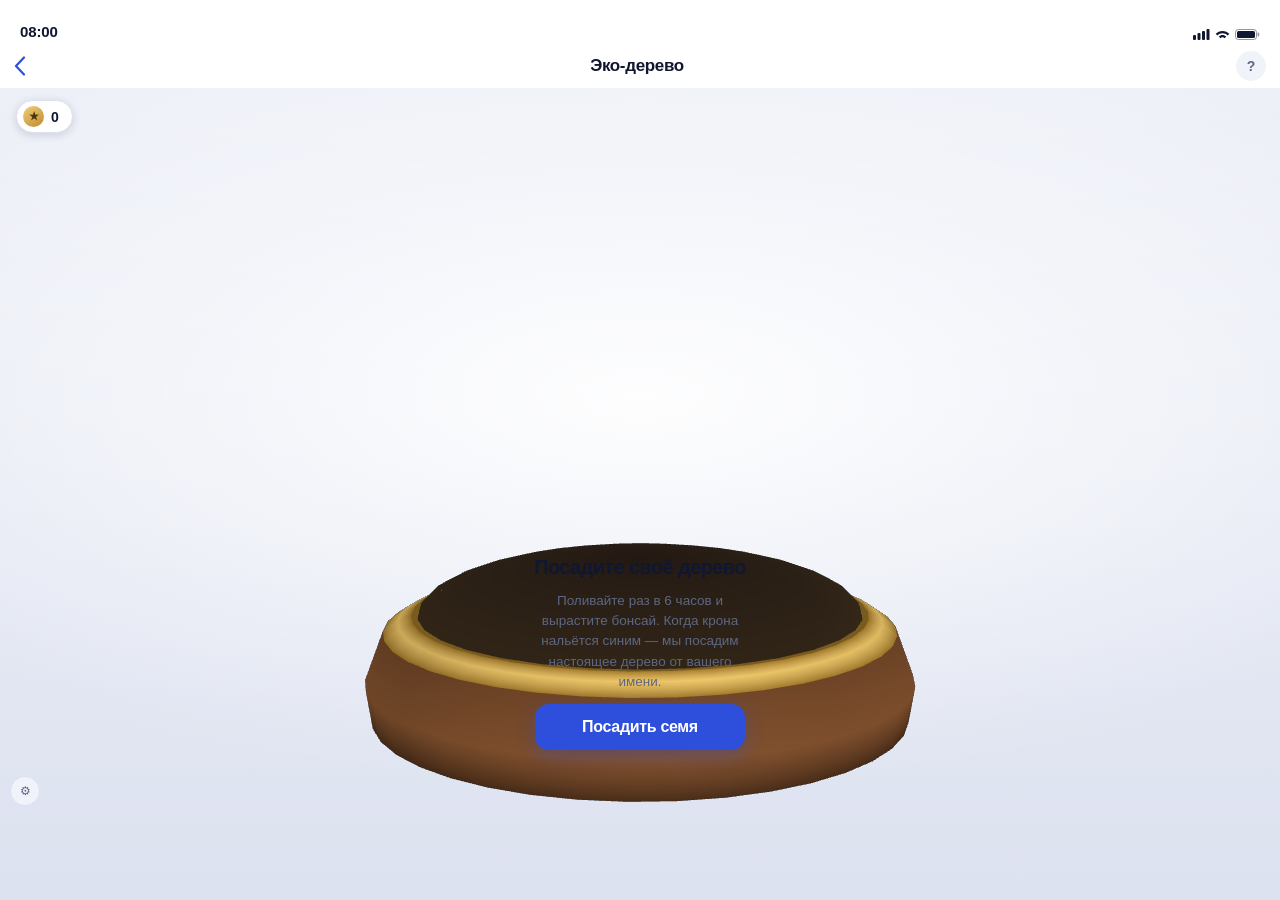
==== abb/index.html @ 78236fd1 "Add /abb: interactive ABB eco-tree page Unlisted page (noindex), not linked from the main site." ====
<!doctype html>
<html lang="ru">
<head>
<meta charset="UTF-8" />
<meta name="viewport" content="width=device-width, initial-scale=1, viewport-fit=cover" />
<meta name="robots" content="noindex, nofollow" />
<title>Эко-дерево ABB</title>
<style>
  /* Brand: ABB blue #2D4FDB. Neutrals carry a slight blue bias so nothing reads green. */
  :root{
    --brand:#2d4fdb;
    --ink:#101731;
    --ink-dim:#5d6784;
    --hair:#dde1ef;
    --surface:#ffffff;
    --surface-2:#f1f3fa;
    --stage-1:#eef0f8;
    --stage-2:#dde2f0;
    --stage-glow:rgba(255,255,255,.95);
    --accent:#2d4fdb;
    --accent-2:#5b78ea;
    --gold:#c08a2e;
    --danger:#c0392b;
    --shadow-c:rgba(20,28,60,.16);
  }
  :root[data-theme="dark"]{
    --brand:#2d4fdb;
    --ink:#e8ebf7;
    --ink-dim:#8b95b4;
    --hair:#242c48;
    --surface:#0f1426;
    --surface-2:#171e35;
    --stage-1:#0d1224;
    --stage-2:#070a15;
    --stage-glow:rgba(90,120,240,.17);
    --accent:#6f8cff;
    --accent-2:#9db1ff;
    --gold:#d9ab49;
    --danger:#e4655c;
    --shadow-c:rgba(0,0,0,.55);
  }
  @media (prefers-color-scheme: dark){
    :root:not([data-theme="light"]){
      --ink:#e8ebf7; --ink-dim:#8b95b4; --hair:#242c48;
      --surface:#0f1426; --surface-2:#171e35; --stage-1:#0d1224; --stage-2:#070a15;
      --stage-glow:rgba(90,120,240,.17); --accent:#6f8cff; --accent-2:#9db1ff;
      --gold:#d9ab49; --danger:#e4655c; --shadow-c:rgba(0,0,0,.55);
    }
  }

  *{box-sizing:border-box;}
  html,body{height:100%;}
  body{
    margin:0; height:100dvh; overflow:hidden;
    background:var(--surface); color:var(--ink);
    font-family:-apple-system,BlinkMacSystemFont,"SF Pro Text","SF Pro Display","Helvetica Neue",Arial,sans-serif;
    -webkit-font-smoothing:antialiased;
  }
  button{font-family:inherit;}

  .screen{
    position:fixed; inset:0; width:100vw; height:100dvh;
    display:flex; flex-direction:column; overflow:hidden;
    background:var(--surface);
  }

  /* ---- iOS chrome ---- */
  .statusbar{
    flex:0 0 auto; height:calc(44px + env(safe-area-inset-top));
    padding:0 20px 4px; padding-top:env(safe-area-inset-top);
    display:flex; align-items:flex-end; justify-content:space-between;
    font-size:15px; font-weight:600; color:var(--ink);
    font-variant-numeric:tabular-nums; letter-spacing:-.01em;
    position:relative; z-index:30;
  }
  .statusbar .icons{ display:flex; align-items:center; gap:5px; }
  .navbar{
    flex:0 0 auto; height:44px;
    display:flex; align-items:center; justify-content:space-between;
    padding:0 6px 0 2px; position:relative; z-index:30;
  }
  .navbtn{
    background:none; border:none; padding:8px 12px; cursor:pointer;
    display:flex; align-items:center; color:var(--accent);
  }
  .navtitle{ font-size:17px; font-weight:600; letter-spacing:-.02em; }
  .navhelp{
    width:30px; height:30px; margin-right:8px; border-radius:50%;
    background:var(--surface-2); border:none; cursor:pointer;
    color:var(--ink-dim); font-size:14px; font-weight:700;
  }

  /* ---- stage (3D) ---- */
  .stage{
    position:relative; flex:1 1 auto; min-height:0;
    background:
      radial-gradient(120% 78% at 50% 38%, var(--stage-glow), transparent 62%),
      linear-gradient(180deg, var(--stage-1) 0%, var(--stage-2) 100%);
    overflow:hidden;
    touch-action:none;
  }
  #gl{ position:absolute; inset:0; width:100%; height:100%; display:block; }
  .fallback{
    position:absolute; inset:0; display:none;
    align-items:center; justify-content:center; color:var(--ink-dim); font-size:13px;
  }

  .plate-label{
    position:absolute; left:0; top:0; z-index:6;
    transform:translate(-50%,-50%);
    font-size:10px; font-weight:700;
    color:#3a3f43; pointer-events:none;
    text-shadow:0 1px 0 rgba(255,255,255,.6);
    white-space:nowrap; opacity:0;
  }

  /* ---- HUD ---- */
  .hud-top{
    position:absolute; top:12px; left:16px; right:16px; z-index:12;
    display:flex; align-items:center; justify-content:space-between; gap:10px;
    pointer-events:none;
  }
  .pill{
    display:inline-flex; align-items:center; gap:7px;
    background:var(--surface); border:1px solid var(--hair);
    border-radius:999px; padding:5px 13px 5px 6px;
    font-size:14px; font-weight:700; color:var(--ink);
    font-variant-numeric:tabular-nums; letter-spacing:-.01em;
    box-shadow:0 2px 8px var(--shadow-c);
  }
  .pill .coin{
    width:21px; height:21px; border-radius:50%; flex:0 0 auto;
    background:linear-gradient(145deg,#f0cf7a,var(--gold));
    display:flex; align-items:center; justify-content:center;
    color:#4a3410; font-size:11px;
  }
  .pest-flag{
    display:inline-flex; align-items:center; gap:6px;
    background:var(--danger); color:#fff;
    border-radius:999px; padding:6px 12px;
    font-size:12px; font-weight:700; font-variant-numeric:tabular-nums;
    box-shadow:0 2px 10px rgba(192,57,43,.35);
  }

  .pest{
    position:absolute; left:50%; top:38%; z-index:14;
    width:72px; height:52px; margin:-26px 0 0 -36px;
    display:flex; align-items:center; justify-content:center;
    cursor:pointer; border:none; background:none; padding:0;
    animation:wiggle 2.2s ease-in-out infinite;
    filter:drop-shadow(0 3px 7px rgba(0,0,0,.35));
    -webkit-tap-highlight-color:transparent;
  }
  @keyframes wiggle{
    0%,100%{ transform:rotate(-5deg) translateX(0); }
    50%    { transform:rotate(5deg)  translateX(4px); }
  }
  /* the body ripples tail-to-head, which is what sells it as crawling */
  .pest .pseg{ animation:pcrawl 1.15s ease-in-out infinite; }
  .pest .p1{ animation-delay:0s; }
  .pest .p2{ animation-delay:.07s; }
  .pest .p3{ animation-delay:.14s; }
  .pest .p4{ animation-delay:.21s; }
  .pest .p5{ animation-delay:.28s; }
  @keyframes pcrawl{ 0%,100%{ transform:translateY(0); } 50%{ transform:translateY(-2.4px); } }
  .pest:active{ transform:scale(.92); }

  /* ---- catching the pest with a butterfly net ---- */
  .net{
    position:absolute; left:50%; top:38%; z-index:18;
    width:200px; height:216px; margin:-156px 0 0 -57px;   /* hoop centre sits on the pest */
    transform-origin:92% 12%;            /* pivots at the end of the handle */
    opacity:0; pointer-events:none;
    filter:drop-shadow(0 4px 10px rgba(0,0,0,.5));
  }
  /* the svg must fill the box, otherwise its own width/height attrs win and the
     hoop no longer lands where the margins place it */
  .net svg{ width:100%; height:100%; display:block; overflow:visible; }
  .net.swing{ animation:netSwing 1.15s cubic-bezier(.32,.7,.36,1) forwards; }
  /* The pivot is far up the handle, so any rotation swings the hoop a long way.
     The catch frame therefore has to be the identity transform — that is the only
     pose where the hoop lands exactly on the pest. */
  @keyframes netSwing{
    0%   { opacity:0; transform:translate(60px,-40px) rotate(34deg); }
    18%  { opacity:1; transform:translate(44px,-28px) rotate(25deg); }
    46%  { transform:translate(0,0) rotate(0deg); }          /* hoop over the pest */
    58%  { transform:translate(-4px,7px) rotate(-6deg); }    /* follow-through */
    72%  { transform:translate(10px,-22px) rotate(9deg); }   /* lifts it out */
    100% { opacity:0; transform:translate(70px,-80px) rotate(30deg); }
  }
  /* the pest is startled, then swept up into the bag as the net lifts away */
  .pest.caught{ animation:wormCaught 1.15s ease-in forwards; pointer-events:none; }
  @keyframes wormCaught{
    0%   { transform:rotate(-5deg) scale(1); opacity:1; }
    26%  { transform:rotate(12deg) translateX(-7px) scale(1.05); }  /* startled */
    44%  { transform:rotate(-12deg) translateX(5px) scale(1); }
    58%  { transform:translate(2px,-6px) rotate(20deg) scale(.80); } /* swept up */
    72%  { transform:translate(12px,-26px) rotate(40deg) scale(.50); opacity:.85; }
    100% { transform:translate(46px,-62px) rotate(66deg) scale(.20); opacity:0; }
  }

  .fly-xp{
    position:absolute; left:50%; top:46%; z-index:20;
    transform:translate(-50%,0); pointer-events:none; opacity:0;
    font-size:19px; font-weight:800; color:var(--gold);
    font-variant-numeric:tabular-nums; letter-spacing:-.02em;
  }
  .fly-xp.play{ animation:flyup 1.15s cubic-bezier(.2,.7,.3,1) forwards; }
  @keyframes flyup{
    0%{opacity:0; transform:translate(-50%,14px) scale(.8);}
    20%{opacity:1; transform:translate(-50%,-2px) scale(1.06);}
    100%{opacity:0; transform:translate(-50%,-72px) scale(1);}
  }

  /* ---- felling ---- */
  .axe{
    position:absolute; left:0; top:0; z-index:15;
    transform-origin:78% 88%; opacity:0; pointer-events:none;
    filter:drop-shadow(0 4px 7px rgba(0,0,0,.35));
  }
  .axe.swing{ animation:axeSwing 2.55s linear forwards; }
  @keyframes axeSwing{
    0%   { opacity:0; transform:translate(-96%,-92%) rotate(-78deg) scale(.9); }
    4%   { opacity:1; transform:translate(-96%,-92%) rotate(-78deg) scale(1); }
    9%   { transform:translate(-96%,-92%) rotate(14deg); }
    15%  { transform:translate(-96%,-92%) rotate(-66deg); }
    21%  { transform:translate(-96%,-92%) rotate(14deg); }
    27%  { transform:translate(-96%,-92%) rotate(-66deg); }
    33%  { transform:translate(-96%,-92%) rotate(16deg); }
    42%  { opacity:1; transform:translate(-110%,-104%) rotate(-52deg); }
    54%  { opacity:0; transform:translate(-124%,-116%) rotate(-58deg); }
    100% { opacity:0; }
  }
  .chips{ position:absolute; inset:0; z-index:16; pointer-events:none; }
  .chip{
    position:absolute; width:7px; height:5px; border-radius:1.5px;
    background:linear-gradient(180deg,#c8955c,#8a5b30); opacity:0;
  }
  .chip.play{ animation:chipFly .62s cubic-bezier(.25,.6,.4,1) forwards; }
  @keyframes chipFly{
    0%   { opacity:1; transform:translate(0,0) rotate(0deg); }
    100% { opacity:0; transform:translate(var(--cx,26px),var(--cy,34px)) rotate(var(--cr,180deg)); }
  }

  .drops{ position:absolute; inset:0; z-index:13; pointer-events:none; }
  .drop{
    position:absolute; width:7px; height:11px; border-radius:50% 50% 50% 50%/60% 60% 40% 40%;
    background:linear-gradient(180deg,#9fd4ff,#3f8ee0); opacity:0;
  }
  .drop.play{ animation:fall .85s cubic-bezier(.4,0,.7,1) forwards; }
  @keyframes fall{ 0%{opacity:0; transform:translateY(-30px) scale(.7);} 25%{opacity:.95;} 100%{opacity:0; transform:translateY(72px) scale(.9);} }

  /* ---- planting: a seed drops onto the soil, bounces once, then sinks in ---- */
  .seed-wrap{ position:absolute; left:50%; top:63%; width:0; height:0; z-index:17; pointer-events:none; }
  .seed{ position:absolute; left:-10px; top:-230px; opacity:0; filter:drop-shadow(0 3px 4px rgba(0,0,0,.35)); }
  .seed.fall{ animation:seedFall 1s cubic-bezier(.6,0,.9,.4) forwards; }
  @keyframes seedFall{
    0%   { opacity:0; top:-230px; transform:rotate(-35deg) scale(1); }
    5%   { opacity:1; }
    58%  { top:0;     transform:rotate(160deg) scale(1); }          /* impact */
    68%  { top:-13px; transform:rotate(168deg) scale(1.08,.82); }   /* squash-bounce */
    80%  { top:-2px;  transform:rotate(174deg) scale(.96,1.05); }
    90%  { top:0;     transform:rotate(178deg) scale(1); opacity:1; }
    100% { top:3px;   transform:rotate(178deg) scale(.55); opacity:0; }  /* sinks into the soil */
  }
  .dirtburst{ position:absolute; left:0; top:0; }
  .speck{
    position:absolute; left:-3px; top:-3px; width:6px; height:5px; border-radius:50%;
    background:radial-gradient(circle at 35% 30%, #b78c5c, #5c3c1e); opacity:0;
  }
  .speck.play{ animation:speckFly .5s cubic-bezier(.2,.7,.4,1) forwards; }
  @keyframes speckFly{
    0%{ opacity:1; transform:translate(0,0) scale(1); }
    100%{ opacity:0; transform:translate(var(--dx,18px),var(--dy,-16px)) scale(.4); }
  }

  /* ---- progress card ---- */
  .progress-card{
    position:absolute; left:16px; right:16px; bottom:calc(112px + env(safe-area-inset-bottom));
    z-index:12;
    background:var(--surface); border:1px solid var(--hair);
    border-radius:16px; padding:12px 14px 13px;
    box-shadow:0 4px 20px var(--shadow-c);
  }
  .pc-row{ display:flex; align-items:baseline; justify-content:space-between; gap:10px; margin-bottom:9px; }
  .pc-stage{ font-size:15px; font-weight:700; letter-spacing:-.02em; }
  .pc-sub{ font-size:12px; color:var(--ink-dim); font-variant-numeric:tabular-nums; }
  .pc-track{ display:flex; gap:4px; }
  .pc-track i{ flex:1; height:5px; border-radius:3px; background:var(--hair); overflow:hidden; }
  .pc-track i.done{ background:var(--accent); }
  .pc-track i.cur{ background:linear-gradient(90deg, var(--accent) var(--f,0%), var(--hair) var(--f,0%)); }
  .pc-legend{ display:flex; justify-content:space-between; margin-top:7px; font-size:10.5px; color:var(--ink-dim); font-weight:600; }

  /* ---- bottom bar ---- */
  .bottombar{
    position:absolute; left:0; right:0; bottom:0; z-index:14;
    padding:8px 16px calc(24px + env(safe-area-inset-bottom));
    display:flex; align-items:center; justify-content:space-between; gap:14px;
    background:linear-gradient(180deg, transparent, var(--surface) 42%);
  }
  .tabs{ display:flex; gap:4px; }
  .tab{
    display:flex; flex-direction:column; align-items:center; gap:3px;
    background:none; border:none; padding:6px 10px; cursor:pointer;
    font-size:10px; font-weight:600; color:var(--ink-dim); letter-spacing:-.01em;
  }
  .tab svg{ display:block; }

  .water-wrap{ position:relative; width:66px; height:66px; flex:0 0 auto; }
  .water-ring{
    position:absolute; inset:0; border-radius:50%;
    background:conic-gradient(var(--accent) calc(var(--wp,0)*1%), var(--hair) 0);
  }
  .water-ring::after{
    content:""; position:absolute; inset:3px; border-radius:50%; background:var(--surface);
  }
  .water-btn{
    position:absolute; inset:6px; border-radius:50%; border:none; cursor:pointer; z-index:2;
    background:linear-gradient(160deg,var(--accent-2),var(--brand));
    box-shadow:0 5px 14px rgba(45,79,219,.42);
    display:flex; align-items:center; justify-content:center;
  }
  .water-btn:disabled{ background:linear-gradient(160deg,#c2ccc6,#9aa8a0); box-shadow:none; cursor:default; }
  .water-btn.ready{ animation:pulse 1.8s ease-in-out infinite; }
  @keyframes pulse{
    0%,100%{ box-shadow:0 5px 14px rgba(45,79,219,.42); }
    50%{ box-shadow:0 5px 26px rgba(45,79,219,.78); }
  }
  .water-label{
    position:absolute; bottom:-17px; left:50%; transform:translateX(-50%);
    font-size:10.5px; font-weight:700; color:var(--ink-dim);
    font-variant-numeric:tabular-nums; white-space:nowrap;
  }

  /* ---- overlays ---- */
  .center-panel{
    position:absolute; left:0; right:0; bottom:0; top:0; z-index:16;
    display:flex; flex-direction:column; align-items:center; justify-content:flex-end;
    padding:0 32px calc(150px + env(safe-area-inset-bottom));
    text-align:center; gap:12px; pointer-events:none;
  }
  .center-panel > *{ pointer-events:auto; }
  .center-panel h2{ margin:0; font-size:20px; font-weight:700; letter-spacing:-.03em; }
  .center-panel p{ margin:0; font-size:13.5px; line-height:1.5; color:var(--ink-dim); max-width:30ch; }
  .btn{
    border:none; cursor:pointer; border-radius:14px;
    font-size:16px; font-weight:600; letter-spacing:-.02em;
    padding:14px 28px; min-width:210px;
  }
  .btn-primary{ background:var(--accent); color:#fff; box-shadow:0 6px 18px rgba(45,79,219,.32); }
  .btn-primary:active{ transform:translateY(1px); }
  .btn-ghost{ background:var(--surface-2); color:var(--ink); border:1px solid var(--hair); }

  /* ---- sheet ---- */
  .sheet-back{
    position:absolute; inset:0; z-index:60; background:rgba(10,16,12,.45);
    opacity:0; pointer-events:none; transition:opacity .3s ease;
  }
  .sheet-back.show{ opacity:1; pointer-events:auto; }
  .sheet{
    position:absolute; left:0; right:0; bottom:0;
    background:var(--surface); border-radius:20px 20px 0 0;
    padding:8px 24px calc(28px + env(safe-area-inset-bottom));
    transform:translateY(102%); transition:transform .38s cubic-bezier(.32,.72,0,1);
    text-align:center;
  }
  .sheet-back.show .sheet{ transform:translateY(0); }
  .grab{ width:36px; height:5px; border-radius:3px; background:var(--hair); margin:0 auto 16px; }
  .sheet h3{ margin:0 0 8px; font-size:21px; font-weight:700; letter-spacing:-.03em; }
  .sheet p{ margin:0 0 18px; font-size:14px; line-height:1.5; color:var(--ink-dim); }
  .sheet .badge{
    display:inline-flex; align-items:center; gap:8px; margin-bottom:18px;
    background:var(--surface-2); border:1px solid var(--hair); border-radius:12px;
    padding:9px 14px; font-size:13px; color:var(--ink-dim);
  }
  .sheet .badge b{ color:var(--ink); font-size:16px; font-variant-numeric:tabular-nums; }

  /* ---- dev ---- */
  .dev-fab{
    position:fixed; left:10px; bottom:calc(94px + env(safe-area-inset-bottom)); z-index:200;
    width:30px; height:30px; border-radius:50%; cursor:pointer;
    background:var(--surface-2); border:1px solid var(--hair);
    color:var(--ink-dim); font-size:12px;
  }
  .dev-panel{
    position:fixed; left:10px; bottom:calc(130px + env(safe-area-inset-bottom)); z-index:200;
    width:216px; padding:12px; border-radius:14px;
    background:var(--surface); border:1px solid var(--hair);
    box-shadow:0 8px 28px var(--shadow-c);
    display:none; flex-direction:column; gap:6px;
  }
  .dev-panel.open{ display:flex; }
  .dev-panel .lbl{ font-size:10px; text-transform:uppercase; letter-spacing:.06em; color:var(--ink-dim); margin:4px 0 -1px; }
  .dev-btn{
    border:1px solid var(--hair); background:var(--surface-2); color:var(--ink);
    font-size:12px; font-weight:600; padding:7px 9px; border-radius:9px;
    cursor:pointer; text-align:left;
  }

  @media (prefers-reduced-motion: reduce){
    .pest, .water-btn.ready{ animation:none; }
  }
</style>
</head>
<body>

<div class="screen">

  <div class="statusbar">
    <span id="clock">9:41</span>
    <span class="icons">
      <svg width="17" height="11" viewBox="0 0 17 11" fill="currentColor"><rect x="0" y="6" width="3" height="5" rx="1"/><rect x="4.5" y="4" width="3" height="7" rx="1"/><rect x="9" y="2" width="3" height="9" rx="1"/><rect x="13.5" y="0" width="3" height="11" rx="1"/></svg>
      <svg width="15" height="11" viewBox="0 0 16 12" fill="currentColor"><path d="M8 2.2C11 2.2 13.5 3.4 15.4 5.3l-1.7 1.7C12.1 5.4 10.2 4.6 8 4.6s-4.1.8-5.7 2.4L.6 5.3C2.5 3.4 5 2.2 8 2.2Z M8 6.6c1.6 0 3 .6 4.1 1.7L10.4 10c-.6-.6-1.4-1-2.4-1s-1.8.4-2.4 1L4 8.3C5.1 7.2 6.5 6.6 8 6.6Z"/></svg>
      <svg width="25" height="11" viewBox="0 0 25 11"><rect x="0.5" y="0.5" width="21" height="10" rx="2.8" stroke="currentColor" fill="none" opacity=".45"/><rect x="2" y="2" width="18" height="7" rx="1.6" fill="currentColor"/><rect x="22.6" y="3.4" width="1.6" height="4.2" rx="0.8" fill="currentColor" opacity=".45"/></svg>
    </span>
  </div>

  <div class="navbar">
    <button class="navbtn" id="backBtn" aria-label="Назад">
      <svg width="12" height="20" viewBox="0 0 12 20" fill="none" stroke="currentColor" stroke-width="2.2" stroke-linecap="round" stroke-linejoin="round"><path d="M10 1.5 2 10l8 8.5"/></svg>
    </button>
    <span class="navtitle">Эко-дерево</span>
    <button class="navhelp" aria-label="Справка">?</button>
  </div>

  <div class="stage" id="stage">
    <canvas id="gl"></canvas>
    <div class="fallback" id="fallback">3D-сцена недоступна на этом устройстве</div>
    <div class="plate-label" id="plateLabel">ABB</div>
    <div class="drops" id="drops"></div>
    <div class="chips" id="chips"></div>

    <div class="seed-wrap" id="seedWrap">
      <div class="seed" id="seedEl">
        <svg width="20" height="16" viewBox="0 0 20 16">
          <defs>
            <linearGradient id="seedG" x1="0" y1="0" x2="1" y2="1">
              <stop offset="0%" stop-color="#d8ac6e"/><stop offset="55%" stop-color="#a06a34"/><stop offset="100%" stop-color="#5c3c1e"/>
            </linearGradient>
          </defs>
          <path d="M10 1.2C15 3 18.6 6.6 18.6 9.4c0 3.4-3.9 5.4-8.6 5.4S1.4 12.8 1.4 9.4C1.4 6.6 5 3 10 1.2Z" fill="url(#seedG)"/>
          <path d="M10 3 C10 6.4 10 10 10 13.4" stroke="#3d2712" stroke-width="0.9" stroke-linecap="round" opacity=".55"/>
        </svg>
      </div>
      <div class="dirtburst" id="dirtBurst"></div>
    </div>

    <div class="axe" id="axe" aria-hidden="true">
      <svg width="74" height="86" viewBox="0 0 74 86">
        <defs>
          <linearGradient id="haft" x1="0" y1="1" x2="1" y2="0">
            <stop offset="0%" stop-color="#7b4f2a"/><stop offset="50%" stop-color="#b07c47"/><stop offset="100%" stop-color="#6d4423"/>
          </linearGradient>
          <linearGradient id="steel" x1="0" y1="0" x2="1" y2="1">
            <stop offset="0%" stop-color="#f2f5f8"/><stop offset="45%" stop-color="#b6c0ca"/><stop offset="100%" stop-color="#78848f"/>
          </linearGradient>
        </defs>
        <rect x="30" y="24" width="8.5" height="60" rx="4" fill="url(#haft)" transform="rotate(-14 34 54)"/>
        <path d="M20 26 q10 -16 30 -14 l6 5 q-14 5 -18 16 q-10 4 -18 -7 Z" fill="url(#steel)"/>
        <path d="M50 12 l6 5 q-14 5 -18 16 l-5 -4 q6 -12 17 -17 Z" fill="#8e9aa5" opacity=".55"/>
      </svg>
    </div>

    <div class="hud-top">
      <span class="pill"><span class="coin">★</span><span id="xpVal">0</span></span>
      <span class="pest-flag" id="pestFlag" style="display:none;">
        <svg width="14" height="11" viewBox="0 0 20 14" fill="#fff"><ellipse cx="7" cy="7" rx="6.5" ry="5"/><ellipse cx="14" cy="6" rx="4.6" ry="4"/><circle cx="16" cy="4.4" r="1" fill="#7a1a12"/></svg>
        <span id="pestTimer">48:00:00</span>
      </span>
    </div>

    <button class="pest" id="pestEl" style="display:none;" aria-label="Убрать вредителя">
      <svg width="68" height="48" viewBox="0 0 68 48">
        <defs>
          <radialGradient id="pSeg" cx="34%" cy="26%" r="74%">
            <stop offset="0%" stop-color="#f3a678"/><stop offset="55%" stop-color="#d15d38"/><stop offset="100%" stop-color="#8d3417"/>
          </radialGradient>
          <radialGradient id="pHead" cx="33%" cy="24%" r="72%">
            <stop offset="0%" stop-color="#f9bb90"/><stop offset="55%" stop-color="#dd6c40"/><stop offset="100%" stop-color="#96391b"/>
          </radialGradient>
        </defs>
        <!-- antennae -->
        <g stroke="#7c2f14" stroke-width="2" fill="none" stroke-linecap="round">
          <path d="M50 13 q1 -7 5 -9"/><path d="M56 14 q4 -5 8 -5"/>
        </g>
        <circle cx="55.5" cy="3.4" r="2.3" fill="#7c2f14"/>
        <circle cx="64.4" cy="8.6" r="2.1" fill="#7c2f14"/>
        <!-- legs -->
        <g stroke="#7c2f14" stroke-width="2.6" stroke-linecap="round">
          <path d="M12 31 l-2.5 6"/><path d="M21 33 l-1 6"/><path d="M31 33 l1 6"/><path d="M41 31 l2.5 6"/>
        </g>
        <!-- body, tail to head -->
        <circle class="pseg p1" cx="9"  cy="26" r="6.6" fill="url(#pSeg)"/>
        <circle class="pseg p2" cx="18" cy="27" r="8.2" fill="url(#pSeg)"/>
        <circle class="pseg p3" cx="28" cy="27" r="8.8" fill="url(#pSeg)"/>
        <circle class="pseg p4" cx="38" cy="26" r="8.4" fill="url(#pSeg)"/>
        <!-- spots -->
        <g fill="#8d3417" opacity=".38">
          <ellipse cx="18" cy="23" rx="2.6" ry="1.7"/><ellipse cx="28" cy="22.5" rx="2.9" ry="1.9"/><ellipse cx="38" cy="22" rx="2.5" ry="1.6"/>
        </g>
        <!-- head -->
        <circle class="pseg p5" cx="50" cy="23" r="10.4" fill="url(#pHead)"/>
        <ellipse cx="46.6" cy="21" rx="3" ry="3.6" fill="#fff"/>
        <ellipse cx="55"   cy="20.4" rx="3" ry="3.6" fill="#fff"/>
        <circle cx="47.4" cy="21.8" r="1.8" fill="#33150a"/>
        <circle cx="55.7" cy="21.2" r="1.8" fill="#33150a"/>
        <circle cx="48"   cy="20.9" r="0.75" fill="#fff"/>
        <circle cx="56.3" cy="20.3" r="0.75" fill="#fff"/>
        <path d="M47.5 28.4 q3.2 2.6 6.6 -0.2" stroke="#7c2f14" stroke-width="1.7" fill="none" stroke-linecap="round"/>
      </svg>
    </button>

    <div class="net" id="net" aria-hidden="true">
      <svg width="120" height="130" viewBox="0 0 120 130">
        <defs>
          <pattern id="mesh" width="7" height="7" patternUnits="userSpaceOnUse" patternTransform="rotate(22)">
            <path d="M0 0 H7 M0 0 V7" stroke="rgba(255,255,255,.8)" stroke-width="0.9" fill="none"/>
          </pattern>
          <linearGradient id="rod" x1="0" y1="1" x2="1" y2="0">
            <stop offset="0%" stop-color="#7d5029"/><stop offset="45%" stop-color="#c3915a"/><stop offset="100%" stop-color="#71481f"/>
          </linearGradient>
          <linearGradient id="hoopG" x1="0" y1="0" x2="1" y2="1">
            <stop offset="0%" stop-color="#f0f4f9"/><stop offset="50%" stop-color="#a3b4c4"/><stop offset="100%" stop-color="#67757f"/>
          </linearGradient>
        </defs>
        <path d="M62 92 L112 22" stroke="#3d2410" stroke-width="12" stroke-linecap="round" fill="none"/>
        <path d="M62 92 L112 22" stroke="url(#rod)" stroke-width="8.5" stroke-linecap="round" fill="none"/>
        <path d="M66 86 L108 28" stroke="rgba(255,225,190,.45)" stroke-width="2" stroke-linecap="round" fill="none"/>
        <!-- bag arcs UP from the hoop, so the mouth faces down over the pest -->
        <path d="M6 94 q3 -36 28 -42 q25 6 28 42 Z" fill="rgba(214,228,250,.50)" stroke="rgba(30,40,60,.45)" stroke-width="1.5"/>
        <path d="M6 94 q3 -36 28 -42 q25 6 28 42 Z" fill="url(#mesh)" opacity=".95"/>
        <circle cx="62" cy="92" r="6.5" fill="#8e9aa5" stroke="#3d4750" stroke-width="1.5"/>
        <ellipse cx="34" cy="94" rx="29" ry="12" fill="none" stroke="#2b3542" stroke-width="8"/>
        <ellipse cx="34" cy="94" rx="29" ry="12" fill="none" stroke="url(#hoopG)" stroke-width="5"/>
      </svg>
    </div>

    <div class="fly-xp" id="flyXp">+500</div>

    <div class="center-panel" id="emptyPanel">
      <h2>Посадите своё дерево</h2>
      <p>Поливайте раз в 6 часов и вырастите бонсай. Когда крона нальётся синим — мы посадим настоящее дерево от вашего имени.</p>
      <button class="btn btn-primary" id="plantBtn">Посадить семя</button>
    </div>

    <div class="center-panel" id="deadPanel" style="display:none;">
      <h2>Дерево засохло</h2>
      <p>Вредителя не убрали за 48 часов. Срубите сухое дерево и начните заново — опыт останется с вами.</p>
      <button class="btn btn-ghost" id="chopBtn">Срубить и посадить заново</button>
    </div>

    <div class="progress-card" id="progressCard">
      <div class="pc-row">
        <span class="pc-stage" id="stageName">Семечко</span>
        <span class="pc-sub" id="stageSub">0 / 3 полива</span>
      </div>
      <div class="pc-track" id="track"></div>
      <div class="pc-legend"><span>Семечко</span><span>Плоды</span></div>
    </div>

    <div class="bottombar" id="bottomBar" style="justify-content:flex-end;">
      <div class="water-wrap">
        <div class="water-ring" id="waterRing" style="--wp:100;">
          <button class="water-btn ready" id="waterBtn" aria-label="Полить">
            <svg width="24" height="24" viewBox="0 0 24 24" fill="#fff"><path d="M12 2.6c3.4 4.3 6.4 8 6.4 11.4A6.4 6.4 0 0 1 12 20.4a6.4 6.4 0 0 1-6.4-6.4C5.6 10.6 8.6 6.9 12 2.6Z"/></svg>
          </button>
        </div>
        <span class="water-label" id="waterLabel">Готово</span>
      </div>
    </div>
  </div>

  <div class="sheet-back" id="sheetBack">
    <div class="sheet">
      <div class="grab"></div>
      <h3>Дерево выросло</h3>
      <p>Крона налилась синим — бонсай завершён. Мы посадим настоящее дерево от вашего имени и пришлём его координаты.</p>
      <div class="badge">Деревьев посажено вами: <b id="plantedCount">0</b></div>
      <button class="btn btn-primary" id="newTreeBtn" style="width:100%;">Посадить новое дерево</button>
    </div>
  </div>
</div>

<script>
(function(){
"use strict";

/* ============================================================
   1. Small 3D math
   ============================================================ */
function nrm(a){ var l=Math.sqrt(a[0]*a[0]+a[1]*a[1]+a[2]*a[2]); if(l<1e-9) return [0,1,0]; return [a[0]/l,a[1]/l,a[2]/l]; }
function add(a,b){ return [a[0]+b[0],a[1]+b[1],a[2]+b[2]]; }
function sub(a,b){ return [a[0]-b[0],a[1]-b[1],a[2]-b[2]]; }
function mul(a,s){ return [a[0]*s,a[1]*s,a[2]*s]; }
function cross(a,b){ return [a[1]*b[2]-a[2]*b[1], a[2]*b[0]-a[0]*b[2], a[0]*b[1]-a[1]*b[0]]; }
function dot(a,b){ return a[0]*b[0]+a[1]*b[1]+a[2]*b[2]; }
function rotAxis(v,axis,ang){
  var k=nrm(axis), c=Math.cos(ang), s=Math.sin(ang);
  return add(add(mul(v,c), mul(cross(k,v),s)), mul(k,dot(k,v)*(1-c)));
}
function perspective(fovy,asp,near,far){
  var f=1/Math.tan(fovy/2), o=new Float32Array(16);
  o[0]=f/asp; o[5]=f; o[10]=(far+near)/(near-far); o[11]=-1; o[14]=2*far*near/(near-far);
  return o;
}
function lookAt(eye,ctr,up){
  var z=nrm(sub(eye,ctr)), x=nrm(cross(up,z)), y=cross(z,x), o=new Float32Array(16);
  o[0]=x[0]; o[1]=y[0]; o[2]=z[0]; o[3]=0;
  o[4]=x[1]; o[5]=y[1]; o[6]=z[1]; o[7]=0;
  o[8]=x[2]; o[9]=y[2]; o[10]=z[2]; o[11]=0;
  o[12]=-dot(x,eye); o[13]=-dot(y,eye); o[14]=-dot(z,eye); o[15]=1;
  return o;
}
function mm(a,b){
  var o=new Float32Array(16),c,r;
  for(c=0;c<4;c++) for(r=0;r<4;r++)
    o[c*4+r]=a[r]*b[c*4]+a[4+r]*b[c*4+1]+a[8+r]*b[c*4+2]+a[12+r]*b[c*4+3];
  return o;
}
function rotY(a){
  var c=Math.cos(a), s=Math.sin(a), o=new Float32Array(16);
  o[0]=c; o[2]=-s; o[5]=1; o[8]=s; o[10]=c; o[15]=1;
  return o;
}
function ident(){ var o=new Float32Array(16); o[0]=o[5]=o[10]=o[15]=1; return o; }
function transY(y){ var o=ident(); o[13]=y; return o; }
function scaleM(s){ var o=ident(); o[0]=o[5]=o[10]=s; return o; }
function rotZ(a){
  var c=Math.cos(a), s=Math.sin(a), o=ident();
  o[0]=c; o[1]=s; o[4]=-s; o[5]=c;
  return o;
}
function xform(m,p){
  return [ m[0]*p[0]+m[4]*p[1]+m[8]*p[2]+m[12],
           m[1]*p[0]+m[5]*p[1]+m[9]*p[2]+m[13],
           m[2]*p[0]+m[6]*p[1]+m[10]*p[2]+m[14],
           m[3]*p[0]+m[7]*p[1]+m[11]*p[2]+m[15] ];
}
function mulberry32(a){
  return function(){
    a|=0; a=a+0x6D2B79F5|0;
    var t=Math.imul(a^a>>>15, 1|a);
    t=t+Math.imul(t^t>>>7, 61|t)^t;
    return ((t^t>>>14)>>>0)/4294967296;
  };
}
/* sRGB hex -> linear rgb */
function C(hex){
  var n=parseInt(hex.slice(1),16);
  return [ Math.pow(((n>>16)&255)/255,2.2), Math.pow(((n>>8)&255)/255,2.2), Math.pow((n&255)/255,2.2) ];
}
function mixc(a,b,t){ return [a[0]+(b[0]-a[0])*t, a[1]+(b[1]-a[1])*t, a[2]+(b[2]-a[2])*t]; }

/* ============================================================
   2. Mesh builder
   ============================================================ */
function Mesh(){ this.p=[]; this.n=[]; this.c=[]; this.i=[]; }
Mesh.prototype.v=function(p,n,c){
  this.p.push(p[0],p[1],p[2]); this.n.push(n[0],n[1],n[2]); this.c.push(c[0],c[1],c[2]);
  return (this.p.length/3)-1;
};
Mesh.prototype.t=function(a,b,c){ this.i.push(a,b,c); };
Mesh.prototype.q=function(a,b,c,d){ this.i.push(a,b,c, a,c,d); };
Mesh.prototype.n_verts=function(){ return this.p.length/3; };

function basis(axis){
  var a=nrm(axis);
  var ref = Math.abs(a[1])>0.92 ? [1,0,0] : [0,1,0];
  var u=nrm(cross(ref,a));
  return [u, cross(a,u)];
}

/* One continuous tube along a whole branch. The ring frame is parallel-transported
   from point to point — recomputing a basis per segment makes it flip when the
   branch tilts, which shows up as hard seams across the trunk. `ph` flutes the bark. */
/* Returns the frame vector it ended on, so the next branch in the chain can start
   from it — restarting the frame rotates the bark flutes and shows as a seam. */
function addBranchTube(m,pts,rads,cols,N,ph,cap,startU){
  if(pts.length<2) return null;
  var i,j,k,t,cs,sn,d,rip,sh,c,tan,w,ring,rings=[];
  var u = startU ? [startU[0],startU[1],startU[2]] : basis(sub(pts[1],pts[0]))[0];
  for(i=0;i<pts.length;i++){
    tan = (i===0)                ? nrm(sub(pts[1],pts[0]))
        : (i===pts.length-1)     ? nrm(sub(pts[i],pts[i-1]))
                                 : nrm(sub(pts[i+1],pts[i-1]));
    u = sub(u, mul(tan, dot(u,tan)));
    if(dot(u,u)<1e-8) u = basis(tan)[0];
    u = nrm(u);
    w = cross(tan,u);
    ring=[];
    for(j=0;j<N;j++){
      t=j/N*Math.PI*2; cs=Math.cos(t); sn=Math.sin(t);
      d=[u[0]*cs+w[0]*sn, u[1]*cs+w[1]*sn, u[2]*cs+w[2]*sn];
      rip = 1 + 0.055*Math.sin(t*3+ph) + 0.030*Math.sin(t*7-ph*1.7);
      sh  = 0.86 + 0.14*(0.5+0.5*Math.sin(t*3+ph));   /* crevices read darker */
      c=cols[i];
      ring.push(m.v(add(pts[i], mul(d, rads[i]*rip)), d, [c[0]*sh,c[1]*sh,c[2]*sh]));
    }
    rings.push(ring);
  }
  for(i=0;i<rings.length-1;i++)
    for(j=0;j<N;j++){ k=(j+1)%N; m.q(rings[i][j], rings[i+1][j], rings[i+1][k], rings[i][k]); }

  /* A terminal branch would otherwise end as an open tube. With culling off you see
     straight into it and the twig reads as cut bamboo — so close it with a dome. */
  if(cap){
    var e=pts.length-1, tanE=nrm(sub(pts[e],pts[e-1])), rE=rads[e], cE=cols[e];
    var CAPS=3, s, a, rr, off, ctr, nv, prev=rings[rings.length-1], capRing;
    for(s=1;s<=CAPS;s++){
      a=(s/CAPS)*(Math.PI/2);
      rr=rE*Math.cos(a); off=rE*Math.sin(a)*0.85;
      ctr=add(pts[e], mul(tanE,off));
      capRing=[];
      for(j=0;j<N;j++){
        t=j/N*Math.PI*2; cs=Math.cos(t); sn=Math.sin(t);
        d=[u[0]*cs+w[0]*sn, u[1]*cs+w[1]*sn, u[2]*cs+w[2]*sn];
        nv=nrm(add(mul(d,Math.cos(a)), mul(tanE,Math.sin(a))));
        capRing.push(m.v(add(ctr, mul(d,rr)), nv, cE));
      }
      for(j=0;j<N;j++){ k=(j+1)%N; m.q(prev[j], capRing[j], capRing[k], prev[k]); }
      prev=capRing;
    }
  }
  return u;
}

function addCyl(m,y0,y1,r0,r1,cBot,cTop,N,capTop){
  var i,j,t,cs,sn,d,ring0=[],ring1=[];
  for(i=0;i<N;i++){
    t=i/N*Math.PI*2; cs=Math.cos(t); sn=Math.sin(t);
    d=nrm([cs,(r0-r1)*0.8,sn]);
    ring0.push(m.v([cs*r0,y0,sn*r0], d, cBot));
    ring1.push(m.v([cs*r1,y1,sn*r1], d, cTop));
  }
  for(i=0;i<N;i++){ j=(i+1)%N; m.q(ring0[i],ring1[i],ring1[j],ring0[j]); }
  if(capTop){
    var ctr=m.v([0,y1,0],[0,1,0],cTop), cap=[];
    for(i=0;i<N;i++){ t=i/N*Math.PI*2; cap.push(m.v([Math.cos(t)*r1,y1,Math.sin(t)*r1],[0,1,0],cTop)); }
    for(i=0;i<N;i++) m.t(ctr, cap[i], cap[(i+1)%N]);
  }
}

function addDome(m,cy,r,h,cBase,cTop,sl,st){
  var i,j,rows=[],lat,lon,y,rr,p,n;
  for(j=0;j<=st;j++){
    lat=(j/st)*Math.PI*0.5; y=cy+Math.sin(lat)*h; rr=Math.cos(lat)*r;
    var row=[];
    for(i=0;i<=sl;i++){
      lon=(i/sl)*Math.PI*2;
      p=[Math.cos(lon)*rr, y, Math.sin(lon)*rr];
      n=nrm([Math.cos(lon)*Math.cos(lat), Math.sin(lat)*(r/Math.max(h,.001))*0.4+0.4, Math.sin(lon)*Math.cos(lat)]);
      row.push(m.v(p,n,mixc(cBase,cTop,j/st)));
    }
    rows.push(row);
  }
  for(j=0;j<st;j++) for(i=0;i<sl;i++) m.q(rows[j][i],rows[j][i+1],rows[j+1][i+1],rows[j+1][i]);
}

function addSphere(m,ctr,r,cLow,cHigh,sl,st){
  var i,j,rows=[],lat,lon,p,n,row;
  for(j=0;j<=st;j++){
    lat=Math.PI*(j/st-0.5);
    row=[];
    for(i=0;i<=sl;i++){
      lon=(i/sl)*Math.PI*2;
      n=[Math.cos(lat)*Math.cos(lon), Math.sin(lat), Math.cos(lat)*Math.sin(lon)];
      p=add(ctr,mul(n,r));
      row.push(m.v(p,n,mixc(cLow,cHigh,Math.max(0,n[1])*0.9+0.1)));
    }
    rows.push(row);
  }
  for(j=0;j<st;j++) for(i=0;i<sl;i++) m.q(rows[j][i],rows[j][i+1],rows[j+1][i+1],rows[j+1][i]);
}

/* Leaf blade botany, from real-leaf references (ovate blade, offset widest point,
   acuminate tip) rather than a symmetric diamond:
   - the outline is asymmetric left/right, like an actual leaf never is mirror-perfect
   - it folds along the midrib into a shallow V (real blades are never flat cards)
   - the midrib itself is a distinct, slightly darker ridge row down the centre
   - a gentle twist runs tip-ward, breaking up the "stamped from a die" look */
var LEAF_PROFILE=[
  [0.00,0.00],[0.09,0.40],[0.22,0.74],[0.38,0.96],
  [0.55,1.00],[0.72,0.84],[0.87,0.56],[0.97,0.22],[1.00,0.00]
];
function addLeaf(m,pos,dir,size,wide,col,colTip){
  var d=nrm(dir), bs=basis(d), s=bs[0], nv=bs[1];
  var w=size*wide, n=LEAF_PROFILE.length;
  var L=[], R=[], C=[], i, t, hw, spine, c, cRib, sx, nvL, nvR, nvC, fold, bow, asymL, asymR;

  for(i=0;i<n;i++){
    t=LEAF_PROFILE[i][0]; hw=LEAF_PROFILE[i][1]*w;
    bow  = Math.sin(t*Math.PI)*size*0.11;              /* whole blade bows gently upward */
    fold = (1-Math.pow(t,0.7))*size*0.035;              /* V-fold, deep at base, flat at tip */
    /* one smooth bulge per side along the whole length — NOT alternated per vertex.
       Flipping sign every other profile point (the previous version) zigzags the edge
       every ~11% of the blade, which reads as a jagged notch at low vertex counts and,
       at the size of a lone seedling leaf, as a torn/twisted banana-leaf edge. */
    asymL = 1 + 0.07*Math.sin(t*Math.PI*0.85);
    asymR = 1 - 0.05*Math.sin(t*Math.PI*0.95);
    spine = add(add(pos, mul(d,size*t*1.05)), mul(nv,bow));
    sx = rotAxis(s, d, t*0.20);                          /* mild twist toward the tip */

    c    = mixc(col,colTip,t*0.85);
    cRib = mul(c, 0.70);

    nvL = nrm(add(nv, mul(sx,-fold*1.4/size)));
    nvR = nrm(add(nv, mul(sx, fold*1.4/size)));
    nvC = nrm(add(nv, mul(d, -fold*0.5/size)));

    L.push(m.v(add(spine, add(mul(sx, hw*asymL), mul(nv,-fold))), nvL, c));
    R.push(m.v(add(spine, add(mul(sx,-hw*asymR), mul(nv,-fold))), nvR, c));
    C.push(m.v(add(spine, mul(nv, fold*0.35)),                   nvC, cRib));
  }
  for(i=0;i<n-1;i++){ m.q(R[i],C[i],C[i+1],R[i+1]); m.q(C[i],L[i],L[i+1],C[i+1]); }
}

/* rounded 5-petal blossom facing 'dir' */
var FLOWER_N=20;
function addFlower(m,pos,dir,size,cPetal,cEdge,cCore){
  var d=nrm(dir), bs=basis(d), e1=bs[0], e2=bs[1];
  var ctr=m.v(add(pos,mul(d,size*0.16)), d, cCore);
  var pts=[], i, a, r, lobe, pt;
  for(i=0;i<FLOWER_N;i++){
    a=i/FLOWER_N*Math.PI*2;
    /* five soft lobes rather than a spiky star */
    lobe=Math.abs(Math.cos(a*2.5));
    r=size*(0.74+0.26*lobe);
    pt=add(pos, add(mul(e1,Math.cos(a)*r), mul(e2,Math.sin(a)*r)));
    pts.push(m.v(pt, d, mixc(cPetal,cEdge,0.30+lobe*0.55)));
  }
  for(i=0;i<FLOWER_N;i++) m.t(ctr, pts[i], pts[(i+1)%FLOWER_N]);
}

/* nameplate: curved quad hugging the pedestal wall */
function addPlate(m,yc,r,halfAng,h,cFace,cEdge){
  var segs=8, i, a, top=[], bot=[];
  for(i=0;i<=segs;i++){
    a=-halfAng+(i/segs)*halfAng*2;
    var n=[Math.sin(a),0,Math.cos(a)];
    top.push(m.v([Math.sin(a)*r, yc+h/2, Math.cos(a)*r], n, cEdge));
    bot.push(m.v([Math.sin(a)*r, yc-h/2, Math.cos(a)*r], n, cEdge));
  }
  for(i=0;i<segs;i++) m.q(bot[i],bot[i+1],top[i+1],top[i]);
  // inner face slightly proud for a bevel highlight
  var t2=[], b2=[];
  for(i=0;i<=segs;i++){
    a=-halfAng*0.92+(i/segs)*halfAng*1.84;
    var n2=[Math.sin(a),0,Math.cos(a)];
    t2.push(m.v([Math.sin(a)*(r+0.006), yc+h*0.34, Math.cos(a)*(r+0.006)], n2, cFace));
    b2.push(m.v([Math.sin(a)*(r+0.006), yc-h*0.34, Math.cos(a)*(r+0.006)], n2, cFace));
  }
  for(i=0;i<segs;i++) m.q(b2[i],b2[i+1],t2[i+1],t2[i]);
}

/* ============================================================
   3. Bonsai generator
   ============================================================ */
var PAL = {
  barkLo:  C("#5d4130"), barkHi: C("#8f6b4b"),
  barkDeadLo: C("#6a6154"), barkDeadHi: C("#8d8474"),
  leafA:   C("#357f3e"), leafB: C("#57ab55"), leafTip: C("#7fc574"),
  leafShade: C("#1a4429"),
  leafDry: C("#8a7340"),
  petal:   C("#fdeef4"), petalEdge: C("#ec9dbe"), core: C("#e8b34a"),
  berryLo: C("#1a2f92"), berryHi: C("#5f7cf0"),   /* brand #2d4fdb, lit and shaded */
  wood1:   C("#7a4c2b"), wood2: C("#452a17"),
  gold1:   C("#e0bb63"), gold2: C("#9c7526"),
  soil1:   C("#2c2018"), soil2: C("#40301f"),
  moss:    C("#4a7a3a"),
  silver1: C("#e2e6e9"), silver2: C("#9fa7ad")
};

/* stage tuning: 0..5 */
var STAGES = [
  { key:"Семечко",   depth:1, trunkLen:0.17, trunkRad:0.024, angle:0.50, lenDecay:0.60, radDecay:0.55,
    wobble:0.26, upPull:0.60, spread:0.06, ball:0.00, taper:0.30, leaves:6,   leafSize:0.105, wide:0.46,
    flowers:0, berries:0, canopyY:0.10, topY:0.30, widen:0.06, squash:0.02, seed:7 },

  { key:"Росток",    depth:2, trunkLen:0.26, trunkRad:0.034, angle:0.52, lenDecay:0.64, radDecay:0.58,
    wobble:0.28, upPull:0.55, spread:0.08, ball:0.10, taper:0.30, leaves:26,  leafSize:0.096, wide:0.46,
    flowers:0, berries:0, canopyY:0.18, topY:0.52, widen:0.08, squash:0.04, seed:7 },

  { key:"Саженец",   depth:3, trunkLen:0.32, trunkRad:0.048, angle:0.54, lenDecay:0.68, radDecay:0.61,
    wobble:0.32, upPull:0.50, spread:0.11, ball:0.26, taper:0.30, leaves:260, leafSize:0.064, wide:0.42,
    flowers:0, berries:0, canopyY:0.26, topY:0.78, widen:0.12, squash:0.06, seed:7 },

  { key:"Крона",     depth:5, trunkLen:0.36, trunkRad:0.062, angle:0.56, lenDecay:0.70, radDecay:0.63,
    wobble:0.34, upPull:0.46, spread:0.13, ball:0.42, taper:0.30, leaves:900, leafSize:0.050, wide:0.42,
    flowers:0, berries:0, canopyY:0.30, topY:0.98, widen:0.14, squash:0.07, seed:7 },

  /* Цветение and Плоды deliberately reuse Крона's skeleton-shaping numbers verbatim
     (depth, trunkLen, angle, lenDecay, radDecay, wobble, upPull, spread, ball, taper,
     canopyY, topY, widen, squash). Those are exactly the values that feed the branch
     recursion and the crown-doming transform — changing any of them regrows a visibly
     different, and here smaller, skeleton. Only trunk thickness and foliage density
     are allowed to increase, plus flowers/berries switching on: the tree must read as
     the same branches maturing, never as a reshaped/shrunk replacement. */
  { key:"Цветение",  depth:5, trunkLen:0.36, trunkRad:0.070, angle:0.56, lenDecay:0.70, radDecay:0.63,
    wobble:0.34, upPull:0.46, spread:0.13, ball:0.42, taper:0.30, leaves:1500, leafSize:0.040, wide:0.42,
    flowers:340, berries:0, canopyY:0.30, topY:0.98, widen:0.14, squash:0.07, seed:7 },

  { key:"Плоды",     depth:5, trunkLen:0.36, trunkRad:0.082, angle:0.56, lenDecay:0.70, radDecay:0.63,
    wobble:0.34, upPull:0.46, spread:0.13, ball:0.42, taper:0.30, leaves:1650, leafSize:0.039, wide:0.42,
    flowers:0, berries:340, canopyY:0.30, topY:0.98, widen:0.14, squash:0.07, seed:7 }
];

/* Pedestal is deliberately small against the tree: in the reference renders the
   base reads as a plinth, roughly 0.7x the canopy width. */
var PED_R = 0.40;
var PLATE_Y = -0.082, PLATE_R = 0.399, PLATE_HALF = 0.235, PLATE_H = 0.045;
var BASE_Y = -0.010;  /* starts below the soil line so the flare is bedded in */

function skeleton(cfg){
  var rng=mulberry32(cfg.seed), branches=[], segs=[], tips=[];
  var crown=[0, BASE_Y+cfg.canopyY, 0];
  function rec(p,dir,len,rad,gen,isLat,inhPh,parIdx){
    var last = gen>=cfg.depth;
    var n = last ? 0 : (gen===0 ? 3 : (rng()<0.62 ? 3 : 2));
    /* Leonardo's rule: the fork's branches together carry the parent's cross-section,
       so each child is parent/sqrt(n) and the taper never steps at a junction */
    var radEnd = last ? rad*0.28 : rad*0.70;
    var STEPS = gen===0 ? 7 : (gen<3 ? 5 : 4), i, cur=p, d=dir, t0, t1, nx, radial;
    var up = cfg.upPull * (gen===0 ? 1 : 0.28);
    var ball = gen===0 ? 0 : cfg.ball;
    /* One bark phase per branch so the flutes line up across segments — and the main
       child inherits its parent's, so they also line up through the fork.
       rng() is still consumed either way, keeping the tree shape stable across stages. */
    var phRand = rng()*6.283;
    var ph = (inhPh===undefined) ? phRand : inhPh;
    var pts=[cur], ts=[0];
    for(i=0;i<STEPS;i++){
      t0=i/STEPS; t1=(i+1)/STEPS;
      d = nrm(add(d, mul([ (rng()-0.5)*cfg.wobble, up, (rng()-0.5)*cfg.wobble ], 1/STEPS)));
      if(ball>0){
        radial = nrm(sub(cur,crown));
        d = nrm(add(d, mul(radial, ball/STEPS)));
      }
      nx = add(cur, mul(d, len/STEPS));
      segs.push({ a:cur, b:nx, gen:gen });
      cur = nx; pts.push(cur); ts.push(t1);
    }
    branches.push({ pts:pts, ts:ts, r0:rad, r1:radEnd, gen:gen, ph:ph, lat:!!isLat, cap:last,
                    par:(parIdx===undefined?-1:parIdx) });
    var myIdx = branches.length-1;
    if(last){ tips.push({p:cur, d:d}); return; }
    /* Structural wood (trunk and first order) keeps a dominant leader so the taper
       flows through the fork instead of ending in a collar. Above that the forks are
       even, which is what lets the crown open out. */
    var structural = gen<2, k, ang, axis, nd, out, cr, lead, main;
    for(k=0;k<n;k++){
      /* k=0 is the thickest child and picks the taper up at exactly the radius the
         parent ended on. Any reduction here leaves the parent's open tube end showing
         as a hard shoulder — that is the step you see on the trunk. */
      main = (k===0);
      lead = structural && main;   /* only the trunk keeps a straight dominant leader */
      cr   = main ? radEnd : radEnd*(structural ? 0.46 : 0.52)*(0.94+rng()*0.12);
      /* the first fork stays tight, otherwise the crown splits into two separate lobes */
      ang  = (lead ? cfg.angle*0.34 : cfg.angle*(0.80+rng()*0.55))
             * Math.max(0.45, 1-gen*0.09) * (gen===0 ? 0.62 : 1);
      axis = nrm([rng()-0.5, (rng()-0.5)*0.3, rng()-0.5]);
      nd   = nrm(rotAxis(d, axis, ang));
      out  = nrm([cur[0]+(rng()-0.5)*0.4, 0, cur[2]+(rng()-0.5)*0.4]);
      nd   = nrm(add(nd, mul(out, cfg.spread*Math.max(0,1-gen*0.18)*(lead?0.35:1))));
      rec(cur, nd, len*cfg.lenDecay*(lead?0.98:0.90)*(0.9+rng()*0.25), cr, gen+1, !main,
          main ? ph : undefined, myIdx);
    }
  }
  rec([0,BASE_Y,0],[0,1,0],cfg.trunkLen,cfg.trunkRad,0,false,undefined,-1);
  return { branches:branches, segs:segs, tips:tips, rng:rng };
}

/* umbrella-shaping: widen + flatten everything above the canopy line */
function makeShaper(cfg){
  var span = Math.max(0.001, cfg.topY - cfg.canopyY);
  return function(p){
    var y = p[1]-BASE_Y;
    var t = Math.max(0, Math.min(1, (y-cfg.canopyY)/span));
    var w = 1 + t*cfg.widen;
    return [ p[0]*w, BASE_Y + y*(1 - t*cfg.squash), p[2]*w ];
  };
}

function buildPedestal(m,showPlate){
  var R=PED_R;
  addCyl(m, -0.168, -0.114, R*0.980, R*1.000, PAL.wood2, PAL.wood1, 40, false);  /* plinth flare */
  addCyl(m, -0.114, -0.042, R*1.000, R*0.932, PAL.wood1, mixc(PAL.wood1,PAL.wood2,0.35), 40, false);
  addCyl(m, -0.042, -0.028, R*0.932, R*0.878, PAL.gold2, PAL.gold1, 40, false);  /* gold collar */
  addCyl(m, -0.028, -0.020, R*0.878, R*0.830, PAL.gold1, PAL.gold2, 40, true);
  addDome(m, -0.022, R*0.810, 0.078, PAL.soil2, PAL.soil1, 32, 10);              /* soil mound */
  if(showPlate) addPlate(m, PLATE_Y, PLATE_R, PLATE_HALF, PLATE_H, PAL.silver1, PAL.silver2);
}

/* Returns the mesh plus the index count belonging to the pedestal. The tree is
   everything after it, so the two can be drawn with separate matrices — that is what
   lets the tree fall or scale up on its own. */
function buildScene(stageIdx, dead){
  var m = new Mesh();
  buildPedestal(m, stageIdx>=0);
  var pedIdx = m.i.length;
  if(stageIdx < 0){ return {m:m, pedIdx:pedIdx}; }

  var cfg = STAGES[stageIdx];
  var sk = skeleton(cfg), shape = makeShaper(cfg), rng = mulberry32(cfg.seed*31+5);
  var i, s, a, b, ca, cb, tone;

  /* branches — bark lightens continuously toward the twigs, no per-segment banding */
  var lo = dead?PAL.barkDeadLo:PAL.barkLo, hi = dead?PAL.barkDeadHi:PAL.barkHi;
  function bark(gen,t){
    return mixc(lo, hi, Math.min(1, (gen+t)/(cfg.depth+1.2))*0.85+0.08);
  }
  var endU=[];   /* frame each branch finished on, handed to its main child */
  for(i=0;i<sk.branches.length;i++){
    var br=sk.branches[i], pts=[], rads=[], cols=[], j;
    for(j=0;j<br.pts.length;j++){
      var rr = br.r0+(br.r1-br.r0)*br.ts[j];
      /* root flare: the trunk swells where it enters the soil */
      if(br.gen===0) rr *= 1 + 0.60*Math.pow(1-br.ts[j], 3);
      /* branch collar: laterals thicken where they meet their parent */
      else if(br.lat) rr *= 1 + 0.30*Math.pow(1-br.ts[j], 3);
      pts.push(shape(br.pts[j]));
      rads.push(rr);
      cols.push(bark(br.gen, br.ts[j]));
    }
    /* branches are emitted in pre-order, so a parent is always resolved first */
    var startU = (!br.lat && br.par>=0) ? endU[br.par] : null;
    endU[i] = addBranchTube(m, pts, rads, cols,
      br.gen===0 ? 18 : (br.gen===1 ? 13 : (br.gen<4 ? 9 : 6)), br.ph, br.cap, startU);
  }

  /* foliage anchors: tips + outer segment midpoints */
  /* foliage only starts on the last two branch orders — the fine twigs — never on the
     thicker limbs feeding them. That threshold used to be cfg.depth-3, low enough that
     flowers landed on branches barely thinner than the trunk fork itself. */
  var anchors=[], leafGen = Math.max(2, cfg.depth-2);
  for(i=0;i<sk.tips.length;i++) anchors.push({ p:shape(sk.tips[i].p), d:sk.tips[i].d });
  for(i=0;i<sk.segs.length;i++){
    s=sk.segs[i];
    if(s.gen>=leafGen) anchors.push({ p:shape(mul(add(s.a,s.b),0.5)), d:nrm(sub(s.b,s.a)) });
  }
  if(!anchors.length) return {m:m, pedIdx:pedIdx};

  function pick(){ return anchors[(rng()*anchors.length)|0]; }
  function jitter(p,r){ return [ p[0]+(rng()-0.5)*r, p[1]+(rng()-0.5)*r*0.7, p[2]+(rng()-0.5)*r ]; }
  function outward(p){ return nrm([ p[0]*1.1+(rng()-0.5)*0.8, (p[1]-BASE_Y-cfg.canopyY)*0.7+0.35+(rng()-0.5)*0.5, p[2]*1.1+(rng()-0.5)*0.8 ]); }
  /* how far out in the canopy a point sits — outer leaves catch more sun */
  var crownC=[0, BASE_Y+cfg.canopyY, 0], crownR=Math.max(0.12, cfg.topY-cfg.canopyY);
  function exposure(p){
    var dx=p[0]-crownC[0], dy=(p[1]-crownC[1])*0.85, dz=p[2]-crownC[2];
    return Math.min(1, Math.sqrt(dx*dx+dy*dy+dz*dz)/crownR);
  }

  var LIMIT = uintOK ? 900000 : 62000, n, an, pos, dir, sz, ex, lc;

  /* A short petiole ties every leaf/flower/berry back to the exact anchor point on the
     branch. Without it, cluster jitter alone can drift a leaf a whole leaf-width away
     from the nearest twig with nothing bridging the gap — reads as leaves floating in
     mid-air, worst on the sparse early stages where twigs are thin and leaves are big. */
  function addPetiole(anchor,tip,r0,col){
    addBranchTube(m,[anchor,tip],[r0,r0*0.7],[col,col],4,0,false,null);
  }

  /* leaves grow in small clusters along the twigs and hang under their own weight */
  n = dead ? Math.round(cfg.leaves*0.10) : cfg.leaves;
  var placed=0, per, cp, k, stemCol;
  while(placed<n){
    if(m.n_verts()>LIMIT) break;
    an=pick();
    cp=jitter(an.p, cfg.leafSize*0.45);
    per=Math.min(n-placed, 3+((rng()*4)|0));
    for(k=0;k<per;k++){
      pos=jitter(cp, cfg.leafSize*0.32);
      dir=nrm(add(outward(pos), [0,-0.60,0]));   /* droop */
      sz=cfg.leafSize*(0.78+rng()*0.5);
      if(dead){
        /* sparse on a bare tree, so any leaf clipping through the bark shows —
           push them clear of the branch instead, petiole bridges the gap */
        stemCol=mixc(PAL.barkDeadLo,PAL.barkDeadHi,0.5);
        addPetiole(an.p,pos,cfg.leafSize*0.05,stemCol);
        pos=add(pos, mul(dir, cfg.leafSize*1.1));
        addLeaf(m,pos,dir,sz*0.8,cfg.wide, PAL.leafDry, mixc(PAL.leafDry,PAL.barkDeadLo,0.4));
      } else {
        ex=exposure(pos);
        lc=mixc(PAL.leafShade, mixc(PAL.leafA,PAL.leafB,rng()), 0.30+ex*0.70);
        addPetiole(an.p,pos,cfg.leafSize*0.045,mixc(lc,PAL.leafShade,0.5));
        addLeaf(m,pos,dir,sz,cfg.wide, lc, mixc(lc, PAL.leafTip, 0.30+ex*0.35));
      }
      placed++;
    }
  }
  if(dead) return {m:m, pedIdx:pedIdx};

  /* blossoms */
  for(i=0;i<cfg.flowers;i++){
    if(m.n_verts()>LIMIT) break;
    an=pick(); pos=jitter(an.p, cfg.leafSize*0.6); dir=outward(pos);
    addPetiole(an.p,pos,cfg.leafSize*0.045,PAL.leafShade);
    addFlower(m,pos,dir, cfg.leafSize*(0.72+rng()*0.34), PAL.petal, PAL.petalEdge, PAL.core);
  }

  /* berries */
  for(i=0;i<cfg.berries;i++){
    if(m.n_verts()>LIMIT) break;
    an=pick(); pos=jitter(an.p, cfg.leafSize*0.6);
    pos[1]-=cfg.leafSize*0.35;
    addPetiole(an.p,pos,cfg.leafSize*0.05,mixc(PAL.leafShade,PAL.berryLo,0.4));
    addSphere(m,pos, cfg.leafSize*(0.30+rng()*0.13), PAL.berryLo, PAL.berryHi, 7, 5);
  }
  return {m:m, pedIdx:pedIdx};
}

/* ============================================================
   4. WebGL renderer
   ============================================================ */
var VS =
"attribute vec3 aPos; attribute vec3 aNor; attribute vec3 aCol;"+
"uniform mat4 uVP; uniform mat4 uM;"+
"varying vec3 vNor; varying vec3 vCol; varying vec3 vW;"+
"void main(){"+
"  vec4 w = uM*vec4(aPos,1.0);"+
"  vW = w.xyz;"+
"  vNor = (uM*vec4(aNor,0.0)).xyz;"+
"  vCol = aCol;"+
"  gl_Position = uVP*w;"+
"}";

var FS =
"precision mediump float;"+
"varying vec3 vNor; varying vec3 vCol; varying vec3 vW;"+
"uniform vec3 uEye; uniform vec3 uKey; uniform float uAmb;"+
"void main(){"+
"  vec3 N = normalize(vNor);"+
"  if(!gl_FrontFacing) N = -N;"+
"  vec3 L = normalize(uKey);"+
"  vec3 V = normalize(uEye - vW);"+
"  vec3 H = normalize(L+V);"+
"  float d = max(dot(N,L),0.0);"+
"  float fill = max(dot(N, normalize(vec3(-0.7,0.25,0.55))),0.0)*0.30;"+
"  float bounce = max(-N.y,0.0)*0.12;"+
"  float spec = pow(max(dot(N,H),0.0),26.0)*0.20;"+
"  float amb = uAmb + 0.14*(N.y*0.5+0.5);"+
"  vec3 c = vCol*(amb + d*0.80 + fill + bounce) + vec3(spec);"+
"  gl_FragColor = vec4(pow(clamp(c,0.0,1.6), vec3(0.4545)), 1.0);"+
"}";

var canvas = document.getElementById('gl');
var gl = null, prog = null, buf = {}, idxCount = 0, glOK = false;
var uintOK = false, idxType = 0;

function compile(type,src){
  var s=gl.createShader(type);
  gl.shaderSource(s,src); gl.compileShader(s);
  if(!gl.getShaderParameter(s,gl.COMPILE_STATUS)) throw new Error(gl.getShaderInfoLog(s));
  return s;
}
function initGL(){
  try{
    gl = canvas.getContext('webgl',{antialias:true, alpha:true, premultipliedAlpha:false})
      || canvas.getContext('experimental-webgl',{antialias:true, alpha:true});
    if(!gl) return false;
    prog = gl.createProgram();
    gl.attachShader(prog, compile(gl.VERTEX_SHADER, VS));
    gl.attachShader(prog, compile(gl.FRAGMENT_SHADER, FS));
    gl.linkProgram(prog);
    if(!gl.getProgramParameter(prog, gl.LINK_STATUS)) throw new Error(gl.getProgramInfoLog(prog));
    gl.useProgram(prog);
    buf.pos=gl.createBuffer(); buf.nor=gl.createBuffer(); buf.col=gl.createBuffer(); buf.idx=gl.createBuffer();
    prog.aPos=gl.getAttribLocation(prog,'aPos');
    prog.aNor=gl.getAttribLocation(prog,'aNor');
    prog.aCol=gl.getAttribLocation(prog,'aCol');
    prog.uVP=gl.getUniformLocation(prog,'uVP');
    prog.uM=gl.getUniformLocation(prog,'uM');
    prog.uEye=gl.getUniformLocation(prog,'uEye');
    prog.uKey=gl.getUniformLocation(prog,'uKey');
    prog.uAmb=gl.getUniformLocation(prog,'uAmb');
    uintOK = !!gl.getExtension('OES_element_index_uint');
    idxType = gl.UNSIGNED_SHORT;
    gl.enable(gl.DEPTH_TEST);
    gl.disable(gl.CULL_FACE);
    gl.clearColor(0,0,0,0);
    return true;
  }catch(e){ return false; }
}
/* radial + vertical extent, used to frame the camera on any screen shape */
function computeBounds(m){
  var yMin=1e9, yMax=-1e9, r2=0, i, x, y, z, d;
  for(i=0;i<m.p.length;i+=3){
    x=m.p[i]; y=m.p[i+1]; z=m.p[i+2];
    if(y<yMin) yMin=y;
    if(y>yMax) yMax=y;
    d=x*x+z*z; if(d>r2) r2=d;
  }
  if(yMin>yMax){ yMin=0; yMax=1; }
  return { yMin:yMin, yMax:yMax, r:Math.sqrt(r2) };
}

var pedCount=0, treeCount=0, idxBytes=2;
function upload(m){
  gl.bindBuffer(gl.ARRAY_BUFFER,buf.pos); gl.bufferData(gl.ARRAY_BUFFER,new Float32Array(m.p),gl.STATIC_DRAW);
  gl.bindBuffer(gl.ARRAY_BUFFER,buf.nor); gl.bufferData(gl.ARRAY_BUFFER,new Float32Array(m.n),gl.STATIC_DRAW);
  gl.bindBuffer(gl.ARRAY_BUFFER,buf.col); gl.bufferData(gl.ARRAY_BUFFER,new Float32Array(m.c),gl.STATIC_DRAW);
  gl.bindBuffer(gl.ELEMENT_ARRAY_BUFFER,buf.idx);
  var big = (m.p.length/3) > 65535;
  idxType = (big && uintOK) ? gl.UNSIGNED_INT : gl.UNSIGNED_SHORT;
  idxBytes = idxType===gl.UNSIGNED_INT ? 4 : 2;
  gl.bufferData(gl.ELEMENT_ARRAY_BUFFER,
    idxType===gl.UNSIGNED_INT ? new Uint32Array(m.i) : new Uint16Array(m.i),
    gl.STATIC_DRAW);
  idxCount = m.i.length;
}

/* ---- camera / interaction state ---- */
var FOV = 30*Math.PI/180;
var TAN_F = Math.tan(FOV/2);
/* headroom for the HUD: the card + bottom bar cover the lower part of the stage */
var PAD_TOP = 0.06, PAD_BOTTOM = 0.22;

var bounds = { yMin:-0.44, yMax:1.4, r:1.06 };
var camD=4, camY=0.45;
/* default heading: shows the crown's three branch clusters spread apart rather
   than stacked into a single column, which is what a straight-on yaw=0 looks like */
var yaw=-1.0, viewYaw=-1.0, yawVel=0, dragging=false, lastX=0, autoT=0;
var dpr=1, vw=1, vh=1;
var reduce = matchMedia('(prefers-reduced-motion: reduce)').matches;
var isDark = false;

/* frame the model so it fits both axes whatever the screen shape is,
   keeping it clear of the HUD band at the bottom */
/* A floor on the framed volume: without it the camera refits every stage and the
   tree appears the same size at every step, which hides the growth entirely. */
var FRAME_FLOOR = { yMin:-0.17, yMax:0.66, r:0.46 };

function fitCamera(){
  var asp = vw/Math.max(1,vh);
  var yMin = Math.min(bounds.yMin, FRAME_FLOOR.yMin);
  var yMax = Math.max(bounds.yMax, FRAME_FLOOR.yMax);
  var r    = Math.max(bounds.r,    FRAME_FLOOR.r);
  var h = yMax-yMin;
  var usable = Math.max(0.25, 1-PAD_TOP-PAD_BOTTOM);
  var dV = (h/2/usable)/TAN_F;
  var dH = (r*1.10)/(TAN_F*asp);
  var d  = Math.max(dV,dH)*1.02;
  /* centre the model inside the band between the paddings, not the whole screen */
  var bandC = (PAD_TOP + (1-PAD_BOTTOM))/2;
  var H = 2*d*TAN_F;
  var cy = (yMin+yMax)/2 + (bandC-0.5)*H;
  return { d:d, y:cy };
}
function snapCamera(){ var f=fitCamera(); camD=f.d; camY=f.y; }

function resize(){
  var st=document.getElementById('stage');
  dpr=Math.min(window.devicePixelRatio||1, 2.5);
  vw=st.clientWidth; vh=st.clientHeight;
  canvas.width=Math.round(vw*dpr); canvas.height=Math.round(vh*dpr);
  if(gl){ gl.viewport(0,0,canvas.width,canvas.height); snapCamera(); draw(); }
}

canvas.addEventListener('pointerdown',function(e){ dragging=true; lastX=e.clientX; canvas.setPointerCapture(e.pointerId); });
canvas.addEventListener('pointermove',function(e){
  if(!dragging) return;
  var dx=e.clientX-lastX; lastX=e.clientX;
  yaw += dx*0.008; yawVel = dx*0.008;
});
function endDrag(){ dragging=false; }
canvas.addEventListener('pointerup',endDrag);
canvas.addEventListener('pointercancel',endDrag);

/* ---- growth + felling animation ---- */
var GROW_DUR=1.15, CHOP_DUR=2.55;
var growFrom=1, growT=1;
var chopT=1, chopping=false, chopEnd=null, chopHit=0;

function easeOutBack(t){ var c=1.70158; return 1+(c+1)*Math.pow(t-1,3)+c*Math.pow(t-1,2); }

/* pose of the felled tree along the chop timeline */
function chopPose(t){
  var ang=0, sc=1, i, d, hits=[0.09,0.21,0.33];
  for(i=0;i<hits.length;i++){
    d=t-hits[i];
    if(d>0 && d<0.09) ang += Math.sin(d*70)*0.055*(1-d/0.09);  /* recoil from each blow */
  }
  if(t>=0.42){
    if(t<0.86){ var u=(t-0.42)/0.44; ang = 1.46*u*u; }         /* topples, accelerating */
    else{
      var v=(t-0.86)/0.14;
      ang = 1.46 + Math.sin(v*Math.PI*2)*0.045*(1-v);          /* settles on the ground */
      sc  = 1 - Math.max(0,(v-0.5)/0.5);                       /* then is cleared away */
    }
  }
  return { ang:ang, sc:Math.max(0,sc) };
}

function step(dt){
  if(!dragging){ yaw += yawVel; yawVel *= 0.90; }
  if(yaw>Math.PI) yaw-=2*Math.PI; else if(yaw<-Math.PI) yaw+=2*Math.PI;
  autoT += dt;
  var fit = fitCamera(), k = Math.min(1, dt*3.2);
  camD += (fit.d-camD)*k;
  camY += (fit.y-camY)*k;
  if(growT<1) growT = Math.min(1, growT+dt/GROW_DUR);
  if(chopping){
    chopT += dt/CHOP_DUR;
    if(chopT>=1){
      chopT=1; chopping=false;
      var f=chopEnd; chopEnd=null; if(f) f();
    }
  }
}

function draw(){
  if(!glOK) return;
  /* gentle downward look, a little above the model centre */
  var eye=[0, camY+camD*0.16, camD*0.987];
  var vp = mm(perspective(FOV, vw/Math.max(1,vh), 0.1, 60), lookAt(eye,[0,camY,0],[0,1,0]));
  /* sway is an offset, never accumulated into yaw — integrating it would drift the model */
  viewYaw = yaw + (reduce ? 0 : Math.sin(autoT*0.45)*0.030);
  var Mped = rotY(viewYaw);

  /* the tree scales up out of its previous size, and pivots at its base when felled */
  var g = growT>=1 ? 1 : growFrom+(1-growFrom)*easeOutBack(growT);
  var pose = chopping||chopT<1 ? chopPose(chopT) : {ang:0, sc:1};
  /* falls sideways (about Z) — toppling about X would just foreshorten toward the camera */
  var Mtree = mm(Mped, mm(transY(BASE_Y), mm(rotZ(pose.ang), mm(scaleM(g*pose.sc), transY(-BASE_Y)))));

  gl.clear(gl.COLOR_BUFFER_BIT|gl.DEPTH_BUFFER_BIT);
  gl.useProgram(prog);
  gl.uniformMatrix4fv(prog.uVP,false,vp);
  gl.uniform3fv(prog.uEye, new Float32Array(eye));
  gl.uniform3fv(prog.uKey, new Float32Array([0.45,0.85,0.55]));
  gl.uniform1f(prog.uAmb, isDark?0.30:0.46);

  gl.bindBuffer(gl.ARRAY_BUFFER,buf.pos); gl.enableVertexAttribArray(prog.aPos); gl.vertexAttribPointer(prog.aPos,3,gl.FLOAT,false,0,0);
  gl.bindBuffer(gl.ARRAY_BUFFER,buf.nor); gl.enableVertexAttribArray(prog.aNor); gl.vertexAttribPointer(prog.aNor,3,gl.FLOAT,false,0,0);
  gl.bindBuffer(gl.ARRAY_BUFFER,buf.col); gl.enableVertexAttribArray(prog.aCol); gl.vertexAttribPointer(prog.aCol,3,gl.FLOAT,false,0,0);
  gl.bindBuffer(gl.ELEMENT_ARRAY_BUFFER,buf.idx);

  gl.uniformMatrix4fv(prog.uM,false,Mped);
  gl.drawElements(gl.TRIANGLES, pedCount, idxType, 0);
  if(treeCount>0){
    gl.uniformMatrix4fv(prog.uM,false,Mtree);
    gl.drawElements(gl.TRIANGLES, treeCount, idxType, pedCount*idxBytes);
  }

  positionPlate(vp, Mped);
  positionAxe(vp, Mped);
}

var lastFrame=0, lastWall=0;
function frame(ts){
  requestAnimationFrame(frame);
  if(!glOK) return;
  var dt=Math.min(0.05,(ts-lastFrame)/1000||0.016);
  lastFrame=ts; lastWall=Date.now();
  step(dt); draw();
}
/* some hosts (background tabs, embedded webviews) throttle rAF to a standstill —
   keep the scene correct there too */
setInterval(function(){
  if(!glOK) return;
  if(Date.now()-lastWall > 500){ step(0.2); draw(); }
}, 250);

/* project the nameplate anchor into CSS pixels */
var plateLabel=document.getElementById('plateLabel');
var axeEl=document.getElementById('axe'), chipsEl=document.getElementById('chips');
var netEl=document.getElementById('net');
var catching=false;
var axeX=0, axeY=0;

/* keep the axe planted at the foot of the trunk, and throw chips on each blow */
function positionAxe(vp,M){
  if(!chopping && chopT>=1) return;
  var p=projectPx(vp,M,[0, BASE_Y+0.06, PED_R*0.30]);
  if(!p) return;
  axeX=p[0]; axeY=p[1];
  axeEl.style.left=axeX.toFixed(1)+'px';
  axeEl.style.top =axeY.toFixed(1)+'px';
  var hits=[0.09,0.21,0.33], i;
  for(i=chopHit;i<hits.length;i++){
    if(chopT>=hits[i]){ chopHit=i+1; spawnChips(axeX,axeY); }
  }
}
function spawnChips(x,y){
  for(var i=0;i<7;i++){
    var c=document.createElement('span');
    c.className='chip';
    c.style.left=(x-3)+'px'; c.style.top=(y-3)+'px';
    c.style.setProperty('--cx',((Math.random()-0.35)*70).toFixed(0)+'px');
    c.style.setProperty('--cy',(18+Math.random()*46).toFixed(0)+'px');
    c.style.setProperty('--cr',((Math.random()-0.5)*520).toFixed(0)+'deg');
    chipsEl.appendChild(c);
    void c.offsetWidth; c.classList.add('play');
    setTimeout(function(el){ return function(){ el.remove(); }; }(c), 700);
  }
}
function projectPx(vp,M,p){
  var clip = xform(vp, xform(M,p));
  if(clip[3]<=0) return null;
  return [ ( clip[0]/clip[3]*0.5+0.5)*vw, (-clip[1]/clip[3]*0.5+0.5)*vh ];
}
function positionPlate(vp,M){
  if(!state.planted){ plateLabel.style.opacity=0; return; }
  var r=PLATE_R, y=PLATE_Y, a=PLATE_HALF*0.80;
  var c=projectPx(vp,M,[0,y,r]);
  var l=projectPx(vp,M,[-Math.sin(a)*r, y, Math.cos(a)*r]);
  var rt=projectPx(vp,M,[ Math.sin(a)*r, y, Math.cos(a)*r]);
  if(!c||!l||!rt){ plateLabel.style.opacity=0; return; }
  var wpx=Math.abs(rt[0]-l[0]), facing=Math.cos(viewYaw);
  plateLabel.style.left=c[0].toFixed(1)+'px';
  plateLabel.style.top=c[1].toFixed(1)+'px';
  plateLabel.style.fontSize=Math.max(5,wpx*0.20).toFixed(2)+'px';
  plateLabel.style.letterSpacing=(wpx*0.028).toFixed(2)+'px';
  plateLabel.style.opacity=Math.max(0,Math.min(1,(facing-0.30)*2.6)).toFixed(3);
}

/* ============================================================
   5. Game state
   ============================================================ */
var HOUR=3600*1000, WATER_CD=6*HOUR, PEST_DL=48*HOUR;
var PER_STAGE=3, N_STAGES=STAGES.length, TOTAL=PER_STAGE*N_STAGES;
var PEST_CHANCE=0.32, XP_PER_WATER=500, KEY="abbEcoTreeV2";
var SPEED = HOUR/1000;   /* demo: 1 in-game hour = 1 real second */

var def={ planted:false, waterings:0, totalXP:0, lastWatered:0,
          pestSince:0, pestDeadline:0, dead:false, treesPlanted:0,
          credited:false, realAnchor:0, virtualAnchor:0 };

function load(){
  try{ var s=JSON.parse(localStorage.getItem(KEY)); if(s) return Object.assign({},def,s); }catch(e){}
  return Object.assign({},def);
}
function save(){ try{ localStorage.setItem(KEY,JSON.stringify(state)); }catch(e){} }
var state=load();
if(!state.realAnchor){ state.realAnchor=Date.now(); state.virtualAnchor=Date.now(); save(); }
function vNow(){ return state.virtualAnchor + (Date.now()-state.realAnchor)*SPEED; }

var el={};
['xpVal','stageName','stageSub','track','pestFlag','pestTimer','pestEl','flyXp','waterBtn',
 'waterRing','waterLabel','emptyPanel','deadPanel','progressCard','bottomBar','sheetBack',
 'plantedCount','plantBtn','chopBtn','newTreeBtn','clock','drops','fallback',
 'seedEl','dirtBurst'].forEach(function(id){
  el[id]=document.getElementById(id);
});

function pad(n){ return (n<10?'0':'')+n; }
function fmtDur(ms){
  if(ms<0) ms=0;
  var s=Math.floor(ms/1000), h=Math.floor(s/3600); s-=h*3600;
  var m=Math.floor(s/60); s-=m*60;
  return pad(h)+':'+pad(m)+':'+pad(s);
}
function stageIdx(){ return Math.min(Math.floor(state.waterings/PER_STAGE), N_STAGES-1); }
function completed(){ return state.waterings>=TOTAL; }

var builtKey=null, firstBuild=true;
function rebuild(force){
  if(!glOK) return;
  var idx = state.planted ? stageIdx() : -1;
  var k = idx+'|'+(state.dead?1:0);
  if(k===builtKey && !force) return;
  var prevTop = bounds ? bounds.yMax : null;
  builtKey=k;
  var built = buildScene(idx, state.dead);
  bounds = computeBounds(built.m);
  pedCount = built.pedIdx;
  treeCount = built.m.i.length - built.pedIdx;
  upload(built.m);

  /* grow into the new stage from the height of the old one, so the swap reads as
     the same tree getting bigger rather than one model replacing another */
  if(firstBuild || prevTop===null || reduce){
    growFrom=1; growT=1;
  }else{
    var span = bounds.yMax-BASE_Y;
    growFrom = span>0.01 ? Math.max(0.45, Math.min(0.97, (prevTop-BASE_Y)/span)) : 1;
    growT = 0;
  }
  if(firstBuild){ firstBuild=false; snapCamera(); }
  draw();
}

function drawTrack(){
  el.track.innerHTML='';
  var st=stageIdx(), i, d, inSt, pct;
  for(i=0;i<N_STAGES;i++){
    d=document.createElement('i');
    if(completed() || i<st){ d.className='done'; }
    else if(i===st){
      inSt=state.waterings - st*PER_STAGE;
      pct=Math.round(inSt/PER_STAGE*100);
      d.className='cur'; d.style.setProperty('--f',pct+'%');
    }
    el.track.appendChild(d);
  }
}

function render(){
  var done=completed(), live=state.planted && !state.dead;

  /* the tree counts the moment it is grown, not when the next seed goes in */
  if(live && done && !state.credited){
    state.credited=true; state.treesPlanted+=1; save();
  }

  el.xpVal.textContent = state.totalXP.toLocaleString('ru-RU');
  el.plantedCount.textContent = state.treesPlanted;

  el.emptyPanel.style.display = (!state.planted && !state.dead) ? 'flex' : 'none';
  el.deadPanel.style.display  = state.dead ? 'flex' : 'none';
  el.progressCard.style.display = live ? 'block' : 'none';
  el.bottomBar.style.display  = (live && !done) ? 'flex' : 'none';
  el.pestFlag.style.display   = (live && state.pestSince) ? 'inline-flex' : 'none';
  el.pestEl.style.display     = (live && (state.pestSince || catching)) ? 'flex' : 'none';

  if(live){
    var idx=stageIdx(), inSt=state.waterings-idx*PER_STAGE;
    el.stageName.textContent = STAGES[idx].key;
    el.stageSub.textContent  = done ? 'Готово к посадке' : (Math.min(inSt,PER_STAGE)+' / '+PER_STAGE+' полива');
    drawTrack();
  }
  rebuild(false);
  updateWater(); updatePest();
  el.sheetBack.classList.toggle('show', done && live);
}

function updateWater(){
  if(!state.planted || state.dead || completed()) return;
  var now=vNow(), next=state.lastWatered+WATER_CD, ready=now>=next;
  el.waterBtn.disabled=!ready;
  el.waterBtn.classList.toggle('ready',ready);
  if(ready){
    el.waterRing.style.setProperty('--wp',100);
    el.waterLabel.textContent='Готово';
  }else{
    el.waterRing.style.setProperty('--wp', Math.max(0,Math.min(100,100-(next-now)/WATER_CD*100)).toFixed(2));
    el.waterLabel.textContent=fmtDur(next-now);
  }
}
function updatePest(){
  if(!state.pestSince || state.dead) return;
  var left=state.pestDeadline-vNow();
  el.pestTimer.textContent=fmtDur(left);
  if(left<=0){ state.dead=true; state.pestSince=0; state.pestDeadline=0; save(); render(); }
}
function maybePest(){
  if(state.pestSince || state.dead || stageIdx()===0) return;
  if(Math.random()<PEST_CHANCE){
    state.pestSince=vNow();
    state.pestDeadline=state.pestSince+PEST_DL;
  }
}
function freshTree(extra){
  return Object.assign({}, def, {
    treesPlanted:state.treesPlanted, totalXP:state.totalXP,
    realAnchor:state.realAnchor, virtualAnchor:state.virtualAnchor
  }, extra||{});
}
function rain(){
  el.drops.innerHTML='';
  for(var i=0;i<8;i++){
    var d=document.createElement('span');
    d.className='drop';
    d.style.left=(38+Math.random()*24)+'%';
    d.style.top=(26+Math.random()*10)+'%';
    d.style.animationDelay=(i*45)+'ms';
    el.drops.appendChild(d);
    void d.offsetWidth; d.classList.add('play');
  }
}

function spawnDirt(){
  var i, sp, ang, dist;
  for(i=0;i<9;i++){
    sp=document.createElement('span'); sp.className='speck';
    ang=Math.random()*Math.PI*2; dist=12+Math.random()*22;
    sp.style.setProperty('--dx', (Math.cos(ang)*dist).toFixed(0)+'px');
    sp.style.setProperty('--dy', (-Math.abs(Math.sin(ang))*dist*0.85-3).toFixed(0)+'px');
    el.dirtBurst.appendChild(sp);
    void sp.offsetWidth; sp.classList.add('play');
    setTimeout(function(node){ return function(){ node.remove(); }; }(sp), 560);
  }
}

var planting=false;
/* Drops a seed onto the soil, bounces it once, kicks up dirt on impact, then hands
   off to cb once it has settled — cb is where the actual planting/state change happens,
   so the sprout only appears after the seed has visibly landed. */
function playSeed(cb){
  if(reduce || planting){ cb(); return; }
  planting=true;
  el.seedEl.classList.remove('fall'); void el.seedEl.offsetWidth; el.seedEl.classList.add('fall');
  setTimeout(spawnDirt, 580);
  setTimeout(function(){
    planting=false;
    el.seedEl.classList.remove('fall');
    cb();
  }, 1000);
}

el.plantBtn.addEventListener('click',function(){
  if(planting) return;
  playSeed(function(){
    state=freshTree({planted:true}); save(); render();
    growFrom=0.10; growT=0;   /* the sprout pushes up from where the seed landed */
  });
});
el.waterBtn.addEventListener('click',function(){
  if(el.waterBtn.disabled || !state.planted || state.dead || completed()) return;
  if(vNow() < state.lastWatered+WATER_CD) return;
  var before=stageIdx();
  state.waterings=Math.min(state.waterings+1,TOTAL);
  state.totalXP+=XP_PER_WATER;
  state.lastWatered=vNow();
  maybePest(); save();
  el.flyXp.classList.remove('play'); void el.flyXp.offsetWidth; el.flyXp.classList.add('play');
  rain();
  if(stageIdx()!==before || completed()) rebuild(true);
  else yawVel = Math.max(-0.05, Math.min(0.05, yawVel+0.02));  /* nudge, never spin */
  render();
});
el.pestEl.addEventListener('click',function(){
  if(catching || !state.pestSince) return;
  /* clear the state right away so the 48h deadline cannot fire mid-animation;
     `catching` is what keeps the pest on screen until the net carries it off */
  state.pestSince=0; state.pestDeadline=0; save();
  if(reduce){ render(); return; }
  catching=true;
  render();
  el.pestEl.classList.add('caught');
  netEl.classList.remove('swing'); void netEl.offsetWidth; netEl.classList.add('swing');
  setTimeout(function(){
    catching=false;
    el.pestEl.classList.remove('caught');
    netEl.classList.remove('swing');
    render();
  }, 1150);
});
el.chopBtn.addEventListener('click',function(){
  if(chopping) return;
  el.deadPanel.style.display='none';
  if(reduce){ state=freshTree(); save(); render(); return; }
  chopT=0; chopping=true; chopHit=0;
  axeEl.classList.remove('swing'); void axeEl.offsetWidth; axeEl.classList.add('swing');
  chopEnd=function(){
    axeEl.classList.remove('swing');
    state=freshTree(); save(); render();
  };
});
el.newTreeBtn.addEventListener('click',function(){
  if(planting) return;
  el.sheetBack.classList.remove('show');
  playSeed(function(){
    state=freshTree({planted:true}); save(); render();
    growFrom=0.10; growT=0;
  });
});

setInterval(function(){ updateWater(); updatePest(); },150);
function tickClock(){
  var d=new Date(vNow());
  el.clock.textContent=pad(d.getHours())+':'+pad(d.getMinutes());
}
tickClock(); setInterval(tickClock,200);

/* ---- boot ---- */
function detectTheme(){
  var r=document.documentElement.getAttribute('data-theme');
  isDark = r ? (r==='dark') : matchMedia('(prefers-color-scheme: dark)').matches;
}
detectTheme();
matchMedia('(prefers-color-scheme: dark)').addEventListener('change',detectTheme);
new MutationObserver(detectTheme).observe(document.documentElement,{attributes:true,attributeFilter:['data-theme']});

glOK = initGL();
if(glOK){
  resize();
  window.addEventListener('resize',resize);
  if(window.ResizeObserver) new ResizeObserver(resize).observe(document.getElementById('stage'));
  builtKey=null; rebuild(true);
  requestAnimationFrame(frame);
}else{
  canvas.style.display='none';
  el.fallback.style.display='flex';
}
render();

/* ---- demo drawer (not part of the shipped screen) ---- */
var fab=document.createElement('button'); fab.className='dev-fab'; fab.textContent='⚙';
var panel=document.createElement('div'); panel.className='dev-panel';
panel.innerHTML =
  '<div class="lbl">Время</div>'+
  '<button class="dev-btn" data-act="w">Полив готов сейчас</button>'+
  '<div class="lbl">Стадии</div>'+
  '<button class="dev-btn" data-act="next">Следующая стадия</button>'+
  '<button class="dev-btn" data-act="bloom">Сразу цветение</button>'+
  '<button class="dev-btn" data-act="fruit">Сразу плоды ABB</button>'+
  '<div class="lbl">Вредитель</div>'+
  '<button class="dev-btn" data-act="pest">Вызвать вредителя</button>'+
  '<button class="dev-btn" data-act="kill">Дерево засохло</button>'+
  '<div class="lbl">Прочее</div>'+
  '<button class="dev-btn" data-act="reset">Сбросить всё</button>';
document.body.appendChild(fab); document.body.appendChild(panel);
fab.addEventListener('click',function(){ panel.classList.toggle('open'); });
panel.addEventListener('click',function(e){
  var a=e.target.getAttribute('data-act'); if(!a) return;
  if(a==='w'){ state.lastWatered=vNow()-WATER_CD; }
  if(a==='next'){ state.waterings=Math.min(TOTAL,(stageIdx()+1)*PER_STAGE); state.planted=true; state.dead=false; }
  if(a==='bloom'){ state.planted=true; state.dead=false; state.waterings=4*PER_STAGE; }
  if(a==='fruit'){ state.planted=true; state.dead=false; state.waterings=5*PER_STAGE; }
  if(a==='pest'){ if(state.planted && !state.dead && stageIdx()>0){ state.pestSince=vNow(); state.pestDeadline=state.pestSince+PEST_DL; } }
  if(a==='kill'){ if(state.planted){ state.dead=true; state.pestSince=0; } }
  if(a==='reset'){ state=Object.assign({},def,{realAnchor:Date.now(),virtualAnchor:Date.now()}); }
  save(); rebuild(true); render();
});
})();
</script>

<script>
/* Host-app bridge: when this page runs inside the app's iframe, the back chevron
   hands navigation back to the parent instead of doing nothing. */
(function(){
  if(window.parent === window) return;   // standalone (artifact/dev server): no-op
  var back=document.getElementById('backBtn');
  if(back) back.addEventListener('click', function(){ window.parent.postMessage({type:'eco-tree-nav', to:'tree-overview'}, '*'); });
})();
</script>
</body>
</html>
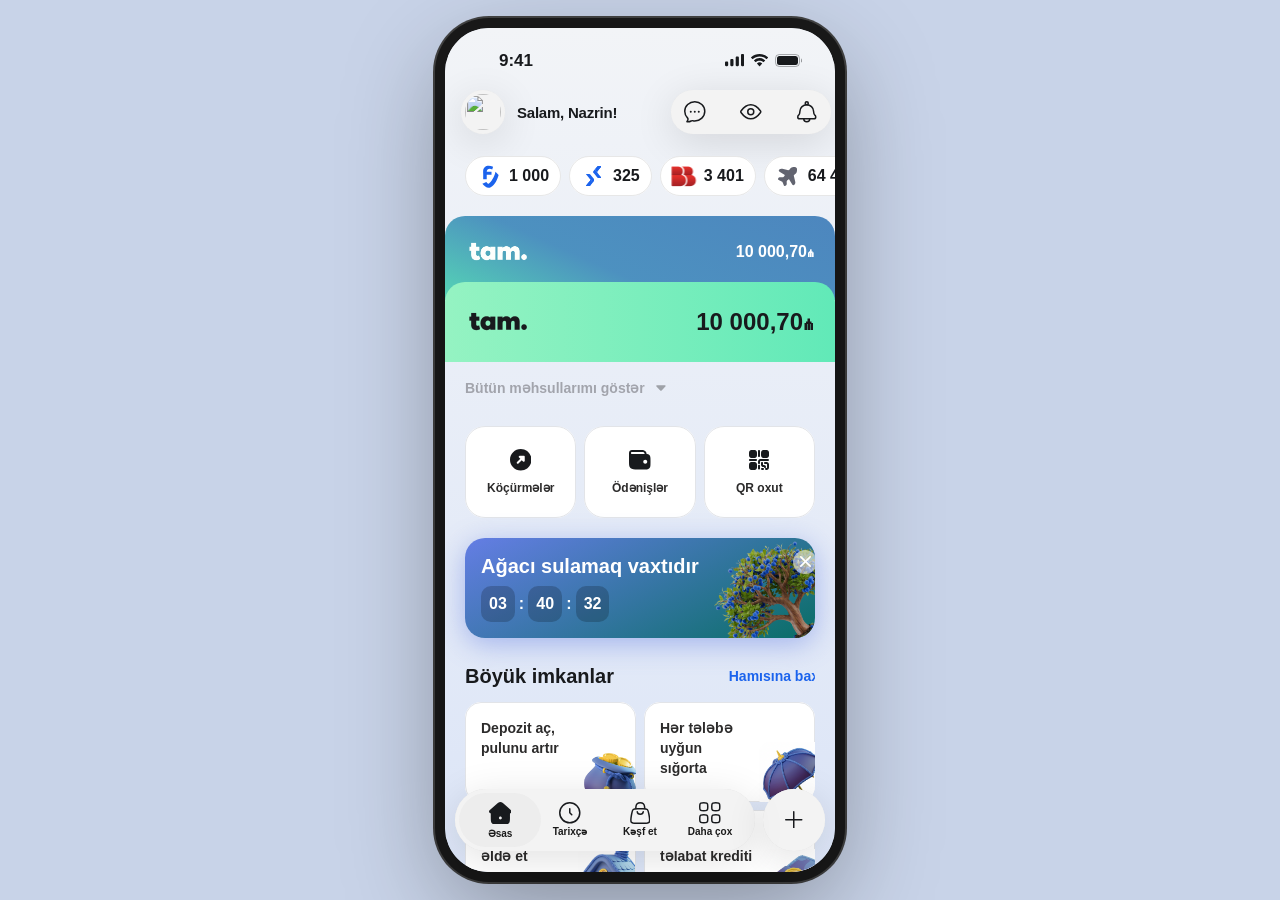
==== commit f058f50a: "Replace /abb with the full mobile mockup flow Previously /abb served only the standalone eco-tree ga" ====
--- a/abb/index.html
+++ b/abb/index.html
@@ -1,1728 +1,23 @@
-<!doctype html>
-<html lang="ru">
-<head>
-<meta charset="UTF-8" />
-<meta name="viewport" content="width=device-width, initial-scale=1, viewport-fit=cover" />
-<meta name="robots" content="noindex, nofollow" />
-<title>Эко-дерево ABB</title>
-<style>
-  /* Brand: ABB blue #2D4FDB. Neutrals carry a slight blue bias so nothing reads green. */
-  :root{
-    --brand:#2d4fdb;
-    --ink:#101731;
-    --ink-dim:#5d6784;
-    --hair:#dde1ef;
-    --surface:#ffffff;
-    --surface-2:#f1f3fa;
-    --stage-1:#eef0f8;
-    --stage-2:#dde2f0;
-    --stage-glow:rgba(255,255,255,.95);
-    --accent:#2d4fdb;
-    --accent-2:#5b78ea;
-    --gold:#c08a2e;
-    --danger:#c0392b;
-    --shadow-c:rgba(20,28,60,.16);
-  }
-  :root[data-theme="dark"]{
-    --brand:#2d4fdb;
-    --ink:#e8ebf7;
-    --ink-dim:#8b95b4;
-    --hair:#242c48;
-    --surface:#0f1426;
-    --surface-2:#171e35;
-    --stage-1:#0d1224;
-    --stage-2:#070a15;
-    --stage-glow:rgba(90,120,240,.17);
-    --accent:#6f8cff;
-    --accent-2:#9db1ff;
-    --gold:#d9ab49;
-    --danger:#e4655c;
-    --shadow-c:rgba(0,0,0,.55);
-  }
-  @media (prefers-color-scheme: dark){
-    :root:not([data-theme="light"]){
-      --ink:#e8ebf7; --ink-dim:#8b95b4; --hair:#242c48;
-      --surface:#0f1426; --surface-2:#171e35; --stage-1:#0d1224; --stage-2:#070a15;
-      --stage-glow:rgba(90,120,240,.17); --accent:#6f8cff; --accent-2:#9db1ff;
-      --gold:#d9ab49; --danger:#e4655c; --shadow-c:rgba(0,0,0,.55);
-    }
-  }
 
-  *{box-sizing:border-box;}
-  html,body{height:100%;}
-  body{
-    margin:0; height:100dvh; overflow:hidden;
-    background:var(--surface); color:var(--ink);
-    font-family:-apple-system,BlinkMacSystemFont,"SF Pro Text","SF Pro Display","Helvetica Neue",Arial,sans-serif;
-    -webkit-font-smoothing:antialiased;
-  }
-  button{font-family:inherit;}
+  <!DOCTYPE html>
+  <html lang="en">
+    <head>
+      
+      <meta charset="UTF-8" />
+      <meta name="viewport" content="width=device-width, initial-scale=1.0" />
+      <title>Create mobile responsive design</title>
+      <meta name="description" content="Delivers a fully responsive mobile interface replicating the exact design prototype to ensure seamless user experience across devices." />
+      <meta name="robots" content="noindex, nofollow" />
+      <style>html, body { height: 100%; margin: 0; } #root { height: 100%; }</style>
+      
+      <script type="module" crossorigin src="/abb/assets/index-DcdeFkGu.js"></script>
+      <link rel="stylesheet" crossorigin href="/abb/assets/index-BDC8SS62.css">
+    </head>
 
-  .screen{
-    position:fixed; inset:0; width:100vw; height:100dvh;
-    display:flex; flex-direction:column; overflow:hidden;
-    background:var(--surface);
-  }
-
-  /* ---- iOS chrome ---- */
-  .statusbar{
-    flex:0 0 auto; height:calc(44px + env(safe-area-inset-top));
-    padding:0 20px 4px; padding-top:env(safe-area-inset-top);
-    display:flex; align-items:flex-end; justify-content:space-between;
-    font-size:15px; font-weight:600; color:var(--ink);
-    font-variant-numeric:tabular-nums; letter-spacing:-.01em;
-    position:relative; z-index:30;
-  }
-  .statusbar .icons{ display:flex; align-items:center; gap:5px; }
-  .navbar{
-    flex:0 0 auto; height:44px;
-    display:flex; align-items:center; justify-content:space-between;
-    padding:0 6px 0 2px; position:relative; z-index:30;
-  }
-  .navbtn{
-    background:none; border:none; padding:8px 12px; cursor:pointer;
-    display:flex; align-items:center; color:var(--accent);
-  }
-  .navtitle{ font-size:17px; font-weight:600; letter-spacing:-.02em; }
-  .navhelp{
-    width:30px; height:30px; margin-right:8px; border-radius:50%;
-    background:var(--surface-2); border:none; cursor:pointer;
-    color:var(--ink-dim); font-size:14px; font-weight:700;
-  }
-
-  /* ---- stage (3D) ---- */
-  .stage{
-    position:relative; flex:1 1 auto; min-height:0;
-    background:
-      radial-gradient(120% 78% at 50% 38%, var(--stage-glow), transparent 62%),
-      linear-gradient(180deg, var(--stage-1) 0%, var(--stage-2) 100%);
-    overflow:hidden;
-    touch-action:none;
-  }
-  #gl{ position:absolute; inset:0; width:100%; height:100%; display:block; }
-  .fallback{
-    position:absolute; inset:0; display:none;
-    align-items:center; justify-content:center; color:var(--ink-dim); font-size:13px;
-  }
-
-  .plate-label{
-    position:absolute; left:0; top:0; z-index:6;
-    transform:translate(-50%,-50%);
-    font-size:10px; font-weight:700;
-    color:#3a3f43; pointer-events:none;
-    text-shadow:0 1px 0 rgba(255,255,255,.6);
-    white-space:nowrap; opacity:0;
-  }
-
-  /* ---- HUD ---- */
-  .hud-top{
-    position:absolute; top:12px; left:16px; right:16px; z-index:12;
-    display:flex; align-items:center; justify-content:space-between; gap:10px;
-    pointer-events:none;
-  }
-  .pill{
-    display:inline-flex; align-items:center; gap:7px;
-    background:var(--surface); border:1px solid var(--hair);
-    border-radius:999px; padding:5px 13px 5px 6px;
-    font-size:14px; font-weight:700; color:var(--ink);
-    font-variant-numeric:tabular-nums; letter-spacing:-.01em;
-    box-shadow:0 2px 8px var(--shadow-c);
-  }
-  .pill .coin{
-    width:21px; height:21px; border-radius:50%; flex:0 0 auto;
-    background:linear-gradient(145deg,#f0cf7a,var(--gold));
-    display:flex; align-items:center; justify-content:center;
-    color:#4a3410; font-size:11px;
-  }
-  .pest-flag{
-    display:inline-flex; align-items:center; gap:6px;
-    background:var(--danger); color:#fff;
-    border-radius:999px; padding:6px 12px;
-    font-size:12px; font-weight:700; font-variant-numeric:tabular-nums;
-    box-shadow:0 2px 10px rgba(192,57,43,.35);
-  }
-
-  .pest{
-    position:absolute; left:50%; top:38%; z-index:14;
-    width:72px; height:52px; margin:-26px 0 0 -36px;
-    display:flex; align-items:center; justify-content:center;
-    cursor:pointer; border:none; background:none; padding:0;
-    animation:wiggle 2.2s ease-in-out infinite;
-    filter:drop-shadow(0 3px 7px rgba(0,0,0,.35));
-    -webkit-tap-highlight-color:transparent;
-  }
-  @keyframes wiggle{
-    0%,100%{ transform:rotate(-5deg) translateX(0); }
-    50%    { transform:rotate(5deg)  translateX(4px); }
-  }
-  /* the body ripples tail-to-head, which is what sells it as crawling */
-  .pest .pseg{ animation:pcrawl 1.15s ease-in-out infinite; }
-  .pest .p1{ animation-delay:0s; }
-  .pest .p2{ animation-delay:.07s; }
-  .pest .p3{ animation-delay:.14s; }
-  .pest .p4{ animation-delay:.21s; }
-  .pest .p5{ animation-delay:.28s; }
-  @keyframes pcrawl{ 0%,100%{ transform:translateY(0); } 50%{ transform:translateY(-2.4px); } }
-  .pest:active{ transform:scale(.92); }
-
-  /* ---- catching the pest with a butterfly net ---- */
-  .net{
-    position:absolute; left:50%; top:38%; z-index:18;
-    width:200px; height:216px; margin:-156px 0 0 -57px;   /* hoop centre sits on the pest */
-    transform-origin:92% 12%;            /* pivots at the end of the handle */
-    opacity:0; pointer-events:none;
-    filter:drop-shadow(0 4px 10px rgba(0,0,0,.5));
-  }
-  /* the svg must fill the box, otherwise its own width/height attrs win and the
-     hoop no longer lands where the margins place it */
-  .net svg{ width:100%; height:100%; display:block; overflow:visible; }
-  .net.swing{ animation:netSwing 1.15s cubic-bezier(.32,.7,.36,1) forwards; }
-  /* The pivot is far up the handle, so any rotation swings the hoop a long way.
-     The catch frame therefore has to be the identity transform — that is the only
-     pose where the hoop lands exactly on the pest. */
-  @keyframes netSwing{
-    0%   { opacity:0; transform:translate(60px,-40px) rotate(34deg); }
-    18%  { opacity:1; transform:translate(44px,-28px) rotate(25deg); }
-    46%  { transform:translate(0,0) rotate(0deg); }          /* hoop over the pest */
-    58%  { transform:translate(-4px,7px) rotate(-6deg); }    /* follow-through */
-    72%  { transform:translate(10px,-22px) rotate(9deg); }   /* lifts it out */
-    100% { opacity:0; transform:translate(70px,-80px) rotate(30deg); }
-  }
-  /* the pest is startled, then swept up into the bag as the net lifts away */
-  .pest.caught{ animation:wormCaught 1.15s ease-in forwards; pointer-events:none; }
-  @keyframes wormCaught{
-    0%   { transform:rotate(-5deg) scale(1); opacity:1; }
-    26%  { transform:rotate(12deg) translateX(-7px) scale(1.05); }  /* startled */
-    44%  { transform:rotate(-12deg) translateX(5px) scale(1); }
-    58%  { transform:translate(2px,-6px) rotate(20deg) scale(.80); } /* swept up */
-    72%  { transform:translate(12px,-26px) rotate(40deg) scale(.50); opacity:.85; }
-    100% { transform:translate(46px,-62px) rotate(66deg) scale(.20); opacity:0; }
-  }
-
-  .fly-xp{
-    position:absolute; left:50%; top:46%; z-index:20;
-    transform:translate(-50%,0); pointer-events:none; opacity:0;
-    font-size:19px; font-weight:800; color:var(--gold);
-    font-variant-numeric:tabular-nums; letter-spacing:-.02em;
-  }
-  .fly-xp.play{ animation:flyup 1.15s cubic-bezier(.2,.7,.3,1) forwards; }
-  @keyframes flyup{
-    0%{opacity:0; transform:translate(-50%,14px) scale(.8);}
-    20%{opacity:1; transform:translate(-50%,-2px) scale(1.06);}
-    100%{opacity:0; transform:translate(-50%,-72px) scale(1);}
-  }
-
-  /* ---- felling ---- */
-  .axe{
-    position:absolute; left:0; top:0; z-index:15;
-    transform-origin:78% 88%; opacity:0; pointer-events:none;
-    filter:drop-shadow(0 4px 7px rgba(0,0,0,.35));
-  }
-  .axe.swing{ animation:axeSwing 2.55s linear forwards; }
-  @keyframes axeSwing{
-    0%   { opacity:0; transform:translate(-96%,-92%) rotate(-78deg) scale(.9); }
-    4%   { opacity:1; transform:translate(-96%,-92%) rotate(-78deg) scale(1); }
-    9%   { transform:translate(-96%,-92%) rotate(14deg); }
-    15%  { transform:translate(-96%,-92%) rotate(-66deg); }
-    21%  { transform:translate(-96%,-92%) rotate(14deg); }
-    27%  { transform:translate(-96%,-92%) rotate(-66deg); }
-    33%  { transform:translate(-96%,-92%) rotate(16deg); }
-    42%  { opacity:1; transform:translate(-110%,-104%) rotate(-52deg); }
-    54%  { opacity:0; transform:translate(-124%,-116%) rotate(-58deg); }
-    100% { opacity:0; }
-  }
-  .chips{ position:absolute; inset:0; z-index:16; pointer-events:none; }
-  .chip{
-    position:absolute; width:7px; height:5px; border-radius:1.5px;
-    background:linear-gradient(180deg,#c8955c,#8a5b30); opacity:0;
-  }
-  .chip.play{ animation:chipFly .62s cubic-bezier(.25,.6,.4,1) forwards; }
-  @keyframes chipFly{
-    0%   { opacity:1; transform:translate(0,0) rotate(0deg); }
-    100% { opacity:0; transform:translate(var(--cx,26px),var(--cy,34px)) rotate(var(--cr,180deg)); }
-  }
-
-  .drops{ position:absolute; inset:0; z-index:13; pointer-events:none; }
-  .drop{
-    position:absolute; width:7px; height:11px; border-radius:50% 50% 50% 50%/60% 60% 40% 40%;
-    background:linear-gradient(180deg,#9fd4ff,#3f8ee0); opacity:0;
-  }
-  .drop.play{ animation:fall .85s cubic-bezier(.4,0,.7,1) forwards; }
-  @keyframes fall{ 0%{opacity:0; transform:translateY(-30px) scale(.7);} 25%{opacity:.95;} 100%{opacity:0; transform:translateY(72px) scale(.9);} }
-
-  /* ---- planting: a seed drops onto the soil, bounces once, then sinks in ---- */
-  .seed-wrap{ position:absolute; left:50%; top:63%; width:0; height:0; z-index:17; pointer-events:none; }
-  .seed{ position:absolute; left:-10px; top:-230px; opacity:0; filter:drop-shadow(0 3px 4px rgba(0,0,0,.35)); }
-  .seed.fall{ animation:seedFall 1s cubic-bezier(.6,0,.9,.4) forwards; }
-  @keyframes seedFall{
-    0%   { opacity:0; top:-230px; transform:rotate(-35deg) scale(1); }
-    5%   { opacity:1; }
-    58%  { top:0;     transform:rotate(160deg) scale(1); }          /* impact */
-    68%  { top:-13px; transform:rotate(168deg) scale(1.08,.82); }   /* squash-bounce */
-    80%  { top:-2px;  transform:rotate(174deg) scale(.96,1.05); }
-    90%  { top:0;     transform:rotate(178deg) scale(1); opacity:1; }
-    100% { top:3px;   transform:rotate(178deg) scale(.55); opacity:0; }  /* sinks into the soil */
-  }
-  .dirtburst{ position:absolute; left:0; top:0; }
-  .speck{
-    position:absolute; left:-3px; top:-3px; width:6px; height:5px; border-radius:50%;
-    background:radial-gradient(circle at 35% 30%, #b78c5c, #5c3c1e); opacity:0;
-  }
-  .speck.play{ animation:speckFly .5s cubic-bezier(.2,.7,.4,1) forwards; }
-  @keyframes speckFly{
-    0%{ opacity:1; transform:translate(0,0) scale(1); }
-    100%{ opacity:0; transform:translate(var(--dx,18px),var(--dy,-16px)) scale(.4); }
-  }
-
-  /* ---- progress card ---- */
-  .progress-card{
-    position:absolute; left:16px; right:16px; bottom:calc(112px + env(safe-area-inset-bottom));
-    z-index:12;
-    background:var(--surface); border:1px solid var(--hair);
-    border-radius:16px; padding:12px 14px 13px;
-    box-shadow:0 4px 20px var(--shadow-c);
-  }
-  .pc-row{ display:flex; align-items:baseline; justify-content:space-between; gap:10px; margin-bottom:9px; }
-  .pc-stage{ font-size:15px; font-weight:700; letter-spacing:-.02em; }
-  .pc-sub{ font-size:12px; color:var(--ink-dim); font-variant-numeric:tabular-nums; }
-  .pc-track{ display:flex; gap:4px; }
-  .pc-track i{ flex:1; height:5px; border-radius:3px; background:var(--hair); overflow:hidden; }
-  .pc-track i.done{ background:var(--accent); }
-  .pc-track i.cur{ background:linear-gradient(90deg, var(--accent) var(--f,0%), var(--hair) var(--f,0%)); }
-  .pc-legend{ display:flex; justify-content:space-between; margin-top:7px; font-size:10.5px; color:var(--ink-dim); font-weight:600; }
-
-  /* ---- bottom bar ---- */
-  .bottombar{
-    position:absolute; left:0; right:0; bottom:0; z-index:14;
-    padding:8px 16px calc(24px + env(safe-area-inset-bottom));
-    display:flex; align-items:center; justify-content:space-between; gap:14px;
-    background:linear-gradient(180deg, transparent, var(--surface) 42%);
-  }
-  .tabs{ display:flex; gap:4px; }
-  .tab{
-    display:flex; flex-direction:column; align-items:center; gap:3px;
-    background:none; border:none; padding:6px 10px; cursor:pointer;
-    font-size:10px; font-weight:600; color:var(--ink-dim); letter-spacing:-.01em;
-  }
-  .tab svg{ display:block; }
-
-  .water-wrap{ position:relative; width:66px; height:66px; flex:0 0 auto; }
-  .water-ring{
-    position:absolute; inset:0; border-radius:50%;
-    background:conic-gradient(var(--accent) calc(var(--wp,0)*1%), var(--hair) 0);
-  }
-  .water-ring::after{
-    content:""; position:absolute; inset:3px; border-radius:50%; background:var(--surface);
-  }
-  .water-btn{
-    position:absolute; inset:6px; border-radius:50%; border:none; cursor:pointer; z-index:2;
-    background:linear-gradient(160deg,var(--accent-2),var(--brand));
-    box-shadow:0 5px 14px rgba(45,79,219,.42);
-    display:flex; align-items:center; justify-content:center;
-  }
-  .water-btn:disabled{ background:linear-gradient(160deg,#c2ccc6,#9aa8a0); box-shadow:none; cursor:default; }
-  .water-btn.ready{ animation:pulse 1.8s ease-in-out infinite; }
-  @keyframes pulse{
-    0%,100%{ box-shadow:0 5px 14px rgba(45,79,219,.42); }
-    50%{ box-shadow:0 5px 26px rgba(45,79,219,.78); }
-  }
-  .water-label{
-    position:absolute; bottom:-17px; left:50%; transform:translateX(-50%);
-    font-size:10.5px; font-weight:700; color:var(--ink-dim);
-    font-variant-numeric:tabular-nums; white-space:nowrap;
-  }
-
-  /* ---- overlays ---- */
-  .center-panel{
-    position:absolute; left:0; right:0; bottom:0; top:0; z-index:16;
-    display:flex; flex-direction:column; align-items:center; justify-content:flex-end;
-    padding:0 32px calc(150px + env(safe-area-inset-bottom));
-    text-align:center; gap:12px; pointer-events:none;
-  }
-  .center-panel > *{ pointer-events:auto; }
-  .center-panel h2{ margin:0; font-size:20px; font-weight:700; letter-spacing:-.03em; }
-  .center-panel p{ margin:0; font-size:13.5px; line-height:1.5; color:var(--ink-dim); max-width:30ch; }
-  .btn{
-    border:none; cursor:pointer; border-radius:14px;
-    font-size:16px; font-weight:600; letter-spacing:-.02em;
-    padding:14px 28px; min-width:210px;
-  }
-  .btn-primary{ background:var(--accent); color:#fff; box-shadow:0 6px 18px rgba(45,79,219,.32); }
-  .btn-primary:active{ transform:translateY(1px); }
-  .btn-ghost{ background:var(--surface-2); color:var(--ink); border:1px solid var(--hair); }
-
-  /* ---- sheet ---- */
-  .sheet-back{
-    position:absolute; inset:0; z-index:60; background:rgba(10,16,12,.45);
-    opacity:0; pointer-events:none; transition:opacity .3s ease;
-  }
-  .sheet-back.show{ opacity:1; pointer-events:auto; }
-  .sheet{
-    position:absolute; left:0; right:0; bottom:0;
-    background:var(--surface); border-radius:20px 20px 0 0;
-    padding:8px 24px calc(28px + env(safe-area-inset-bottom));
-    transform:translateY(102%); transition:transform .38s cubic-bezier(.32,.72,0,1);
-    text-align:center;
-  }
-  .sheet-back.show .sheet{ transform:translateY(0); }
-  .grab{ width:36px; height:5px; border-radius:3px; background:var(--hair); margin:0 auto 16px; }
-  .sheet h3{ margin:0 0 8px; font-size:21px; font-weight:700; letter-spacing:-.03em; }
-  .sheet p{ margin:0 0 18px; font-size:14px; line-height:1.5; color:var(--ink-dim); }
-  .sheet .badge{
-    display:inline-flex; align-items:center; gap:8px; margin-bottom:18px;
-    background:var(--surface-2); border:1px solid var(--hair); border-radius:12px;
-    padding:9px 14px; font-size:13px; color:var(--ink-dim);
-  }
-  .sheet .badge b{ color:var(--ink); font-size:16px; font-variant-numeric:tabular-nums; }
-
-  /* ---- dev ---- */
-  .dev-fab{
-    position:fixed; left:10px; bottom:calc(94px + env(safe-area-inset-bottom)); z-index:200;
-    width:30px; height:30px; border-radius:50%; cursor:pointer;
-    background:var(--surface-2); border:1px solid var(--hair);
-    color:var(--ink-dim); font-size:12px;
-  }
-  .dev-panel{
-    position:fixed; left:10px; bottom:calc(130px + env(safe-area-inset-bottom)); z-index:200;
-    width:216px; padding:12px; border-radius:14px;
-    background:var(--surface); border:1px solid var(--hair);
-    box-shadow:0 8px 28px var(--shadow-c);
-    display:none; flex-direction:column; gap:6px;
-  }
-  .dev-panel.open{ display:flex; }
-  .dev-panel .lbl{ font-size:10px; text-transform:uppercase; letter-spacing:.06em; color:var(--ink-dim); margin:4px 0 -1px; }
-  .dev-btn{
-    border:1px solid var(--hair); background:var(--surface-2); color:var(--ink);
-    font-size:12px; font-weight:600; padding:7px 9px; border-radius:9px;
-    cursor:pointer; text-align:left;
-  }
-
-  @media (prefers-reduced-motion: reduce){
-    .pest, .water-btn.ready{ animation:none; }
-  }
-</style>
-</head>
-<body>
-
-<div class="screen">
-
-  <div class="statusbar">
-    <span id="clock">9:41</span>
-    <span class="icons">
-      <svg width="17" height="11" viewBox="0 0 17 11" fill="currentColor"><rect x="0" y="6" width="3" height="5" rx="1"/><rect x="4.5" y="4" width="3" height="7" rx="1"/><rect x="9" y="2" width="3" height="9" rx="1"/><rect x="13.5" y="0" width="3" height="11" rx="1"/></svg>
-      <svg width="15" height="11" viewBox="0 0 16 12" fill="currentColor"><path d="M8 2.2C11 2.2 13.5 3.4 15.4 5.3l-1.7 1.7C12.1 5.4 10.2 4.6 8 4.6s-4.1.8-5.7 2.4L.6 5.3C2.5 3.4 5 2.2 8 2.2Z M8 6.6c1.6 0 3 .6 4.1 1.7L10.4 10c-.6-.6-1.4-1-2.4-1s-1.8.4-2.4 1L4 8.3C5.1 7.2 6.5 6.6 8 6.6Z"/></svg>
-      <svg width="25" height="11" viewBox="0 0 25 11"><rect x="0.5" y="0.5" width="21" height="10" rx="2.8" stroke="currentColor" fill="none" opacity=".45"/><rect x="2" y="2" width="18" height="7" rx="1.6" fill="currentColor"/><rect x="22.6" y="3.4" width="1.6" height="4.2" rx="0.8" fill="currentColor" opacity=".45"/></svg>
-    </span>
-  </div>
-
-  <div class="navbar">
-    <button class="navbtn" id="backBtn" aria-label="Назад">
-      <svg width="12" height="20" viewBox="0 0 12 20" fill="none" stroke="currentColor" stroke-width="2.2" stroke-linecap="round" stroke-linejoin="round"><path d="M10 1.5 2 10l8 8.5"/></svg>
-    </button>
-    <span class="navtitle">Эко-дерево</span>
-    <button class="navhelp" aria-label="Справка">?</button>
-  </div>
-
-  <div class="stage" id="stage">
-    <canvas id="gl"></canvas>
-    <div class="fallback" id="fallback">3D-сцена недоступна на этом устройстве</div>
-    <div class="plate-label" id="plateLabel">ABB</div>
-    <div class="drops" id="drops"></div>
-    <div class="chips" id="chips"></div>
-
-    <div class="seed-wrap" id="seedWrap">
-      <div class="seed" id="seedEl">
-        <svg width="20" height="16" viewBox="0 0 20 16">
-          <defs>
-            <linearGradient id="seedG" x1="0" y1="0" x2="1" y2="1">
-              <stop offset="0%" stop-color="#d8ac6e"/><stop offset="55%" stop-color="#a06a34"/><stop offset="100%" stop-color="#5c3c1e"/>
-            </linearGradient>
-          </defs>
-          <path d="M10 1.2C15 3 18.6 6.6 18.6 9.4c0 3.4-3.9 5.4-8.6 5.4S1.4 12.8 1.4 9.4C1.4 6.6 5 3 10 1.2Z" fill="url(#seedG)"/>
-          <path d="M10 3 C10 6.4 10 10 10 13.4" stroke="#3d2712" stroke-width="0.9" stroke-linecap="round" opacity=".55"/>
-        </svg>
-      </div>
-      <div class="dirtburst" id="dirtBurst"></div>
-    </div>
-
-    <div class="axe" id="axe" aria-hidden="true">
-      <svg width="74" height="86" viewBox="0 0 74 86">
-        <defs>
-          <linearGradient id="haft" x1="0" y1="1" x2="1" y2="0">
-            <stop offset="0%" stop-color="#7b4f2a"/><stop offset="50%" stop-color="#b07c47"/><stop offset="100%" stop-color="#6d4423"/>
-          </linearGradient>
-          <linearGradient id="steel" x1="0" y1="0" x2="1" y2="1">
-            <stop offset="0%" stop-color="#f2f5f8"/><stop offset="45%" stop-color="#b6c0ca"/><stop offset="100%" stop-color="#78848f"/>
-          </linearGradient>
-        </defs>
-        <rect x="30" y="24" width="8.5" height="60" rx="4" fill="url(#haft)" transform="rotate(-14 34 54)"/>
-        <path d="M20 26 q10 -16 30 -14 l6 5 q-14 5 -18 16 q-10 4 -18 -7 Z" fill="url(#steel)"/>
-        <path d="M50 12 l6 5 q-14 5 -18 16 l-5 -4 q6 -12 17 -17 Z" fill="#8e9aa5" opacity=".55"/>
-      </svg>
-    </div>
-
-    <div class="hud-top">
-      <span class="pill"><span class="coin">★</span><span id="xpVal">0</span></span>
-      <span class="pest-flag" id="pestFlag" style="display:none;">
-        <svg width="14" height="11" viewBox="0 0 20 14" fill="#fff"><ellipse cx="7" cy="7" rx="6.5" ry="5"/><ellipse cx="14" cy="6" rx="4.6" ry="4"/><circle cx="16" cy="4.4" r="1" fill="#7a1a12"/></svg>
-        <span id="pestTimer">48:00:00</span>
-      </span>
-    </div>
-
-    <button class="pest" id="pestEl" style="display:none;" aria-label="Убрать вредителя">
-      <svg width="68" height="48" viewBox="0 0 68 48">
-        <defs>
-          <radialGradient id="pSeg" cx="34%" cy="26%" r="74%">
-            <stop offset="0%" stop-color="#f3a678"/><stop offset="55%" stop-color="#d15d38"/><stop offset="100%" stop-color="#8d3417"/>
-          </radialGradient>
-          <radialGradient id="pHead" cx="33%" cy="24%" r="72%">
-            <stop offset="0%" stop-color="#f9bb90"/><stop offset="55%" stop-color="#dd6c40"/><stop offset="100%" stop-color="#96391b"/>
-          </radialGradient>
-        </defs>
-        <!-- antennae -->
-        <g stroke="#7c2f14" stroke-width="2" fill="none" stroke-linecap="round">
-          <path d="M50 13 q1 -7 5 -9"/><path d="M56 14 q4 -5 8 -5"/>
-        </g>
-        <circle cx="55.5" cy="3.4" r="2.3" fill="#7c2f14"/>
-        <circle cx="64.4" cy="8.6" r="2.1" fill="#7c2f14"/>
-        <!-- legs -->
-        <g stroke="#7c2f14" stroke-width="2.6" stroke-linecap="round">
-          <path d="M12 31 l-2.5 6"/><path d="M21 33 l-1 6"/><path d="M31 33 l1 6"/><path d="M41 31 l2.5 6"/>
-        </g>
-        <!-- body, tail to head -->
-        <circle class="pseg p1" cx="9"  cy="26" r="6.6" fill="url(#pSeg)"/>
-        <circle class="pseg p2" cx="18" cy="27" r="8.2" fill="url(#pSeg)"/>
-        <circle class="pseg p3" cx="28" cy="27" r="8.8" fill="url(#pSeg)"/>
-        <circle class="pseg p4" cx="38" cy="26" r="8.4" fill="url(#pSeg)"/>
-        <!-- spots -->
-        <g fill="#8d3417" opacity=".38">
-          <ellipse cx="18" cy="23" rx="2.6" ry="1.7"/><ellipse cx="28" cy="22.5" rx="2.9" ry="1.9"/><ellipse cx="38" cy="22" rx="2.5" ry="1.6"/>
-        </g>
-        <!-- head -->
-        <circle class="pseg p5" cx="50" cy="23" r="10.4" fill="url(#pHead)"/>
-        <ellipse cx="46.6" cy="21" rx="3" ry="3.6" fill="#fff"/>
-        <ellipse cx="55"   cy="20.4" rx="3" ry="3.6" fill="#fff"/>
-        <circle cx="47.4" cy="21.8" r="1.8" fill="#33150a"/>
-        <circle cx="55.7" cy="21.2" r="1.8" fill="#33150a"/>
-        <circle cx="48"   cy="20.9" r="0.75" fill="#fff"/>
-        <circle cx="56.3" cy="20.3" r="0.75" fill="#fff"/>
-        <path d="M47.5 28.4 q3.2 2.6 6.6 -0.2" stroke="#7c2f14" stroke-width="1.7" fill="none" stroke-linecap="round"/>
-      </svg>
-    </button>
-
-    <div class="net" id="net" aria-hidden="true">
-      <svg width="120" height="130" viewBox="0 0 120 130">
-        <defs>
-          <pattern id="mesh" width="7" height="7" patternUnits="userSpaceOnUse" patternTransform="rotate(22)">
-            <path d="M0 0 H7 M0 0 V7" stroke="rgba(255,255,255,.8)" stroke-width="0.9" fill="none"/>
-          </pattern>
-          <linearGradient id="rod" x1="0" y1="1" x2="1" y2="0">
-            <stop offset="0%" stop-color="#7d5029"/><stop offset="45%" stop-color="#c3915a"/><stop offset="100%" stop-color="#71481f"/>
-          </linearGradient>
-          <linearGradient id="hoopG" x1="0" y1="0" x2="1" y2="1">
-            <stop offset="0%" stop-color="#f0f4f9"/><stop offset="50%" stop-color="#a3b4c4"/><stop offset="100%" stop-color="#67757f"/>
-          </linearGradient>
-        </defs>
-        <path d="M62 92 L112 22" stroke="#3d2410" stroke-width="12" stroke-linecap="round" fill="none"/>
-        <path d="M62 92 L112 22" stroke="url(#rod)" stroke-width="8.5" stroke-linecap="round" fill="none"/>
-        <path d="M66 86 L108 28" stroke="rgba(255,225,190,.45)" stroke-width="2" stroke-linecap="round" fill="none"/>
-        <!-- bag arcs UP from the hoop, so the mouth faces down over the pest -->
-        <path d="M6 94 q3 -36 28 -42 q25 6 28 42 Z" fill="rgba(214,228,250,.50)" stroke="rgba(30,40,60,.45)" stroke-width="1.5"/>
-        <path d="M6 94 q3 -36 28 -42 q25 6 28 42 Z" fill="url(#mesh)" opacity=".95"/>
-        <circle cx="62" cy="92" r="6.5" fill="#8e9aa5" stroke="#3d4750" stroke-width="1.5"/>
-        <ellipse cx="34" cy="94" rx="29" ry="12" fill="none" stroke="#2b3542" stroke-width="8"/>
-        <ellipse cx="34" cy="94" rx="29" ry="12" fill="none" stroke="url(#hoopG)" stroke-width="5"/>
-      </svg>
-    </div>
-
-    <div class="fly-xp" id="flyXp">+500</div>
-
-    <div class="center-panel" id="emptyPanel">
-      <h2>Посадите своё дерево</h2>
-      <p>Поливайте раз в 6 часов и вырастите бонсай. Когда крона нальётся синим — мы посадим настоящее дерево от вашего имени.</p>
-      <button class="btn btn-primary" id="plantBtn">Посадить семя</button>
-    </div>
-
-    <div class="center-panel" id="deadPanel" style="display:none;">
-      <h2>Дерево засохло</h2>
-      <p>Вредителя не убрали за 48 часов. Срубите сухое дерево и начните заново — опыт останется с вами.</p>
-      <button class="btn btn-ghost" id="chopBtn">Срубить и посадить заново</button>
-    </div>
-
-    <div class="progress-card" id="progressCard">
-      <div class="pc-row">
-        <span class="pc-stage" id="stageName">Семечко</span>
-        <span class="pc-sub" id="stageSub">0 / 3 полива</span>
-      </div>
-      <div class="pc-track" id="track"></div>
-      <div class="pc-legend"><span>Семечко</span><span>Плоды</span></div>
-    </div>
-
-    <div class="bottombar" id="bottomBar" style="justify-content:flex-end;">
-      <div class="water-wrap">
-        <div class="water-ring" id="waterRing" style="--wp:100;">
-          <button class="water-btn ready" id="waterBtn" aria-label="Полить">
-            <svg width="24" height="24" viewBox="0 0 24 24" fill="#fff"><path d="M12 2.6c3.4 4.3 6.4 8 6.4 11.4A6.4 6.4 0 0 1 12 20.4a6.4 6.4 0 0 1-6.4-6.4C5.6 10.6 8.6 6.9 12 2.6Z"/></svg>
-          </button>
-        </div>
-        <span class="water-label" id="waterLabel">Готово</span>
-      </div>
-    </div>
-  </div>
-
-  <div class="sheet-back" id="sheetBack">
-    <div class="sheet">
-      <div class="grab"></div>
-      <h3>Дерево выросло</h3>
-      <p>Крона налилась синим — бонсай завершён. Мы посадим настоящее дерево от вашего имени и пришлём его координаты.</p>
-      <div class="badge">Деревьев посажено вами: <b id="plantedCount">0</b></div>
-      <button class="btn btn-primary" id="newTreeBtn" style="width:100%;">Посадить новое дерево</button>
-    </div>
-  </div>
-</div>
-
-<script>
-(function(){
-"use strict";
-
-/* ============================================================
-   1. Small 3D math
-   ============================================================ */
-function nrm(a){ var l=Math.sqrt(a[0]*a[0]+a[1]*a[1]+a[2]*a[2]); if(l<1e-9) return [0,1,0]; return [a[0]/l,a[1]/l,a[2]/l]; }
-function add(a,b){ return [a[0]+b[0],a[1]+b[1],a[2]+b[2]]; }
-function sub(a,b){ return [a[0]-b[0],a[1]-b[1],a[2]-b[2]]; }
-function mul(a,s){ return [a[0]*s,a[1]*s,a[2]*s]; }
-function cross(a,b){ return [a[1]*b[2]-a[2]*b[1], a[2]*b[0]-a[0]*b[2], a[0]*b[1]-a[1]*b[0]]; }
-function dot(a,b){ return a[0]*b[0]+a[1]*b[1]+a[2]*b[2]; }
-function rotAxis(v,axis,ang){
-  var k=nrm(axis), c=Math.cos(ang), s=Math.sin(ang);
-  return add(add(mul(v,c), mul(cross(k,v),s)), mul(k,dot(k,v)*(1-c)));
-}
-function perspective(fovy,asp,near,far){
-  var f=1/Math.tan(fovy/2), o=new Float32Array(16);
-  o[0]=f/asp; o[5]=f; o[10]=(far+near)/(near-far); o[11]=-1; o[14]=2*far*near/(near-far);
-  return o;
-}
-function lookAt(eye,ctr,up){
-  var z=nrm(sub(eye,ctr)), x=nrm(cross(up,z)), y=cross(z,x), o=new Float32Array(16);
-  o[0]=x[0]; o[1]=y[0]; o[2]=z[0]; o[3]=0;
-  o[4]=x[1]; o[5]=y[1]; o[6]=z[1]; o[7]=0;
-  o[8]=x[2]; o[9]=y[2]; o[10]=z[2]; o[11]=0;
-  o[12]=-dot(x,eye); o[13]=-dot(y,eye); o[14]=-dot(z,eye); o[15]=1;
-  return o;
-}
-function mm(a,b){
-  var o=new Float32Array(16),c,r;
-  for(c=0;c<4;c++) for(r=0;r<4;r++)
-    o[c*4+r]=a[r]*b[c*4]+a[4+r]*b[c*4+1]+a[8+r]*b[c*4+2]+a[12+r]*b[c*4+3];
-  return o;
-}
-function rotY(a){
-  var c=Math.cos(a), s=Math.sin(a), o=new Float32Array(16);
-  o[0]=c; o[2]=-s; o[5]=1; o[8]=s; o[10]=c; o[15]=1;
-  return o;
-}
-function ident(){ var o=new Float32Array(16); o[0]=o[5]=o[10]=o[15]=1; return o; }
-function transY(y){ var o=ident(); o[13]=y; return o; }
-function scaleM(s){ var o=ident(); o[0]=o[5]=o[10]=s; return o; }
-function rotZ(a){
-  var c=Math.cos(a), s=Math.sin(a), o=ident();
-  o[0]=c; o[1]=s; o[4]=-s; o[5]=c;
-  return o;
-}
-function xform(m,p){
-  return [ m[0]*p[0]+m[4]*p[1]+m[8]*p[2]+m[12],
-           m[1]*p[0]+m[5]*p[1]+m[9]*p[2]+m[13],
-           m[2]*p[0]+m[6]*p[1]+m[10]*p[2]+m[14],
-           m[3]*p[0]+m[7]*p[1]+m[11]*p[2]+m[15] ];
-}
-function mulberry32(a){
-  return function(){
-    a|=0; a=a+0x6D2B79F5|0;
-    var t=Math.imul(a^a>>>15, 1|a);
-    t=t+Math.imul(t^t>>>7, 61|t)^t;
-    return ((t^t>>>14)>>>0)/4294967296;
-  };
-}
-/* sRGB hex -> linear rgb */
-function C(hex){
-  var n=parseInt(hex.slice(1),16);
-  return [ Math.pow(((n>>16)&255)/255,2.2), Math.pow(((n>>8)&255)/255,2.2), Math.pow((n&255)/255,2.2) ];
-}
-function mixc(a,b,t){ return [a[0]+(b[0]-a[0])*t, a[1]+(b[1]-a[1])*t, a[2]+(b[2]-a[2])*t]; }
-
-/* ============================================================
-   2. Mesh builder
-   ============================================================ */
-function Mesh(){ this.p=[]; this.n=[]; this.c=[]; this.i=[]; }
-Mesh.prototype.v=function(p,n,c){
-  this.p.push(p[0],p[1],p[2]); this.n.push(n[0],n[1],n[2]); this.c.push(c[0],c[1],c[2]);
-  return (this.p.length/3)-1;
-};
-Mesh.prototype.t=function(a,b,c){ this.i.push(a,b,c); };
-Mesh.prototype.q=function(a,b,c,d){ this.i.push(a,b,c, a,c,d); };
-Mesh.prototype.n_verts=function(){ return this.p.length/3; };
-
-function basis(axis){
-  var a=nrm(axis);
-  var ref = Math.abs(a[1])>0.92 ? [1,0,0] : [0,1,0];
-  var u=nrm(cross(ref,a));
-  return [u, cross(a,u)];
-}
-
-/* One continuous tube along a whole branch. The ring frame is parallel-transported
-   from point to point — recomputing a basis per segment makes it flip when the
-   branch tilts, which shows up as hard seams across the trunk. `ph` flutes the bark. */
-/* Returns the frame vector it ended on, so the next branch in the chain can start
-   from it — restarting the frame rotates the bark flutes and shows as a seam. */
-function addBranchTube(m,pts,rads,cols,N,ph,cap,startU){
-  if(pts.length<2) return null;
-  var i,j,k,t,cs,sn,d,rip,sh,c,tan,w,ring,rings=[];
-  var u = startU ? [startU[0],startU[1],startU[2]] : basis(sub(pts[1],pts[0]))[0];
-  for(i=0;i<pts.length;i++){
-    tan = (i===0)                ? nrm(sub(pts[1],pts[0]))
-        : (i===pts.length-1)     ? nrm(sub(pts[i],pts[i-1]))
-                                 : nrm(sub(pts[i+1],pts[i-1]));
-    u = sub(u, mul(tan, dot(u,tan)));
-    if(dot(u,u)<1e-8) u = basis(tan)[0];
-    u = nrm(u);
-    w = cross(tan,u);
-    ring=[];
-    for(j=0;j<N;j++){
-      t=j/N*Math.PI*2; cs=Math.cos(t); sn=Math.sin(t);
-      d=[u[0]*cs+w[0]*sn, u[1]*cs+w[1]*sn, u[2]*cs+w[2]*sn];
-      rip = 1 + 0.055*Math.sin(t*3+ph) + 0.030*Math.sin(t*7-ph*1.7);
-      sh  = 0.86 + 0.14*(0.5+0.5*Math.sin(t*3+ph));   /* crevices read darker */
-      c=cols[i];
-      ring.push(m.v(add(pts[i], mul(d, rads[i]*rip)), d, [c[0]*sh,c[1]*sh,c[2]*sh]));
-    }
-    rings.push(ring);
-  }
-  for(i=0;i<rings.length-1;i++)
-    for(j=0;j<N;j++){ k=(j+1)%N; m.q(rings[i][j], rings[i+1][j], rings[i+1][k], rings[i][k]); }
-
-  /* A terminal branch would otherwise end as an open tube. With culling off you see
-     straight into it and the twig reads as cut bamboo — so close it with a dome. */
-  if(cap){
-    var e=pts.length-1, tanE=nrm(sub(pts[e],pts[e-1])), rE=rads[e], cE=cols[e];
-    var CAPS=3, s, a, rr, off, ctr, nv, prev=rings[rings.length-1], capRing;
-    for(s=1;s<=CAPS;s++){
-      a=(s/CAPS)*(Math.PI/2);
-      rr=rE*Math.cos(a); off=rE*Math.sin(a)*0.85;
-      ctr=add(pts[e], mul(tanE,off));
-      capRing=[];
-      for(j=0;j<N;j++){
-        t=j/N*Math.PI*2; cs=Math.cos(t); sn=Math.sin(t);
-        d=[u[0]*cs+w[0]*sn, u[1]*cs+w[1]*sn, u[2]*cs+w[2]*sn];
-        nv=nrm(add(mul(d,Math.cos(a)), mul(tanE,Math.sin(a))));
-        capRing.push(m.v(add(ctr, mul(d,rr)), nv, cE));
-      }
-      for(j=0;j<N;j++){ k=(j+1)%N; m.q(prev[j], capRing[j], capRing[k], prev[k]); }
-      prev=capRing;
-    }
-  }
-  return u;
-}
-
-function addCyl(m,y0,y1,r0,r1,cBot,cTop,N,capTop){
-  var i,j,t,cs,sn,d,ring0=[],ring1=[];
-  for(i=0;i<N;i++){
-    t=i/N*Math.PI*2; cs=Math.cos(t); sn=Math.sin(t);
-    d=nrm([cs,(r0-r1)*0.8,sn]);
-    ring0.push(m.v([cs*r0,y0,sn*r0], d, cBot));
-    ring1.push(m.v([cs*r1,y1,sn*r1], d, cTop));
-  }
-  for(i=0;i<N;i++){ j=(i+1)%N; m.q(ring0[i],ring1[i],ring1[j],ring0[j]); }
-  if(capTop){
-    var ctr=m.v([0,y1,0],[0,1,0],cTop), cap=[];
-    for(i=0;i<N;i++){ t=i/N*Math.PI*2; cap.push(m.v([Math.cos(t)*r1,y1,Math.sin(t)*r1],[0,1,0],cTop)); }
-    for(i=0;i<N;i++) m.t(ctr, cap[i], cap[(i+1)%N]);
-  }
-}
-
-function addDome(m,cy,r,h,cBase,cTop,sl,st){
-  var i,j,rows=[],lat,lon,y,rr,p,n;
-  for(j=0;j<=st;j++){
-    lat=(j/st)*Math.PI*0.5; y=cy+Math.sin(lat)*h; rr=Math.cos(lat)*r;
-    var row=[];
-    for(i=0;i<=sl;i++){
-      lon=(i/sl)*Math.PI*2;
-      p=[Math.cos(lon)*rr, y, Math.sin(lon)*rr];
-      n=nrm([Math.cos(lon)*Math.cos(lat), Math.sin(lat)*(r/Math.max(h,.001))*0.4+0.4, Math.sin(lon)*Math.cos(lat)]);
-      row.push(m.v(p,n,mixc(cBase,cTop,j/st)));
-    }
-    rows.push(row);
-  }
-  for(j=0;j<st;j++) for(i=0;i<sl;i++) m.q(rows[j][i],rows[j][i+1],rows[j+1][i+1],rows[j+1][i]);
-}
-
-function addSphere(m,ctr,r,cLow,cHigh,sl,st){
-  var i,j,rows=[],lat,lon,p,n,row;
-  for(j=0;j<=st;j++){
-    lat=Math.PI*(j/st-0.5);
-    row=[];
-    for(i=0;i<=sl;i++){
-      lon=(i/sl)*Math.PI*2;
-      n=[Math.cos(lat)*Math.cos(lon), Math.sin(lat), Math.cos(lat)*Math.sin(lon)];
-      p=add(ctr,mul(n,r));
-      row.push(m.v(p,n,mixc(cLow,cHigh,Math.max(0,n[1])*0.9+0.1)));
-    }
-    rows.push(row);
-  }
-  for(j=0;j<st;j++) for(i=0;i<sl;i++) m.q(rows[j][i],rows[j][i+1],rows[j+1][i+1],rows[j+1][i]);
-}
-
-/* Leaf blade botany, from real-leaf references (ovate blade, offset widest point,
-   acuminate tip) rather than a symmetric diamond:
-   - the outline is asymmetric left/right, like an actual leaf never is mirror-perfect
-   - it folds along the midrib into a shallow V (real blades are never flat cards)
-   - the midrib itself is a distinct, slightly darker ridge row down the centre
-   - a gentle twist runs tip-ward, breaking up the "stamped from a die" look */
-var LEAF_PROFILE=[
-  [0.00,0.00],[0.09,0.40],[0.22,0.74],[0.38,0.96],
-  [0.55,1.00],[0.72,0.84],[0.87,0.56],[0.97,0.22],[1.00,0.00]
-];
-function addLeaf(m,pos,dir,size,wide,col,colTip){
-  var d=nrm(dir), bs=basis(d), s=bs[0], nv=bs[1];
-  var w=size*wide, n=LEAF_PROFILE.length;
-  var L=[], R=[], C=[], i, t, hw, spine, c, cRib, sx, nvL, nvR, nvC, fold, bow, asymL, asymR;
-
-  for(i=0;i<n;i++){
-    t=LEAF_PROFILE[i][0]; hw=LEAF_PROFILE[i][1]*w;
-    bow  = Math.sin(t*Math.PI)*size*0.11;              /* whole blade bows gently upward */
-    fold = (1-Math.pow(t,0.7))*size*0.035;              /* V-fold, deep at base, flat at tip */
-    /* one smooth bulge per side along the whole length — NOT alternated per vertex.
-       Flipping sign every other profile point (the previous version) zigzags the edge
-       every ~11% of the blade, which reads as a jagged notch at low vertex counts and,
-       at the size of a lone seedling leaf, as a torn/twisted banana-leaf edge. */
-    asymL = 1 + 0.07*Math.sin(t*Math.PI*0.85);
-    asymR = 1 - 0.05*Math.sin(t*Math.PI*0.95);
-    spine = add(add(pos, mul(d,size*t*1.05)), mul(nv,bow));
-    sx = rotAxis(s, d, t*0.20);                          /* mild twist toward the tip */
-
-    c    = mixc(col,colTip,t*0.85);
-    cRib = mul(c, 0.70);
-
-    nvL = nrm(add(nv, mul(sx,-fold*1.4/size)));
-    nvR = nrm(add(nv, mul(sx, fold*1.4/size)));
-    nvC = nrm(add(nv, mul(d, -fold*0.5/size)));
-
-    L.push(m.v(add(spine, add(mul(sx, hw*asymL), mul(nv,-fold))), nvL, c));
-    R.push(m.v(add(spine, add(mul(sx,-hw*asymR), mul(nv,-fold))), nvR, c));
-    C.push(m.v(add(spine, mul(nv, fold*0.35)),                   nvC, cRib));
-  }
-  for(i=0;i<n-1;i++){ m.q(R[i],C[i],C[i+1],R[i+1]); m.q(C[i],L[i],L[i+1],C[i+1]); }
-}
-
-/* rounded 5-petal blossom facing 'dir' */
-var FLOWER_N=20;
-function addFlower(m,pos,dir,size,cPetal,cEdge,cCore){
-  var d=nrm(dir), bs=basis(d), e1=bs[0], e2=bs[1];
-  var ctr=m.v(add(pos,mul(d,size*0.16)), d, cCore);
-  var pts=[], i, a, r, lobe, pt;
-  for(i=0;i<FLOWER_N;i++){
-    a=i/FLOWER_N*Math.PI*2;
-    /* five soft lobes rather than a spiky star */
-    lobe=Math.abs(Math.cos(a*2.5));
-    r=size*(0.74+0.26*lobe);
-    pt=add(pos, add(mul(e1,Math.cos(a)*r), mul(e2,Math.sin(a)*r)));
-    pts.push(m.v(pt, d, mixc(cPetal,cEdge,0.30+lobe*0.55)));
-  }
-  for(i=0;i<FLOWER_N;i++) m.t(ctr, pts[i], pts[(i+1)%FLOWER_N]);
-}
-
-/* nameplate: curved quad hugging the pedestal wall */
-function addPlate(m,yc,r,halfAng,h,cFace,cEdge){
-  var segs=8, i, a, top=[], bot=[];
-  for(i=0;i<=segs;i++){
-    a=-halfAng+(i/segs)*halfAng*2;
-    var n=[Math.sin(a),0,Math.cos(a)];
-    top.push(m.v([Math.sin(a)*r, yc+h/2, Math.cos(a)*r], n, cEdge));
-    bot.push(m.v([Math.sin(a)*r, yc-h/2, Math.cos(a)*r], n, cEdge));
-  }
-  for(i=0;i<segs;i++) m.q(bot[i],bot[i+1],top[i+1],top[i]);
-  // inner face slightly proud for a bevel highlight
-  var t2=[], b2=[];
-  for(i=0;i<=segs;i++){
-    a=-halfAng*0.92+(i/segs)*halfAng*1.84;
-    var n2=[Math.sin(a),0,Math.cos(a)];
-    t2.push(m.v([Math.sin(a)*(r+0.006), yc+h*0.34, Math.cos(a)*(r+0.006)], n2, cFace));
-    b2.push(m.v([Math.sin(a)*(r+0.006), yc-h*0.34, Math.cos(a)*(r+0.006)], n2, cFace));
-  }
-  for(i=0;i<segs;i++) m.q(b2[i],b2[i+1],t2[i+1],t2[i]);
-}
-
-/* ============================================================
-   3. Bonsai generator
-   ============================================================ */
-var PAL = {
-  barkLo:  C("#5d4130"), barkHi: C("#8f6b4b"),
-  barkDeadLo: C("#6a6154"), barkDeadHi: C("#8d8474"),
-  leafA:   C("#357f3e"), leafB: C("#57ab55"), leafTip: C("#7fc574"),
-  leafShade: C("#1a4429"),
-  leafDry: C("#8a7340"),
-  petal:   C("#fdeef4"), petalEdge: C("#ec9dbe"), core: C("#e8b34a"),
-  berryLo: C("#1a2f92"), berryHi: C("#5f7cf0"),   /* brand #2d4fdb, lit and shaded */
-  wood1:   C("#7a4c2b"), wood2: C("#452a17"),
-  gold1:   C("#e0bb63"), gold2: C("#9c7526"),
-  soil1:   C("#2c2018"), soil2: C("#40301f"),
-  moss:    C("#4a7a3a"),
-  silver1: C("#e2e6e9"), silver2: C("#9fa7ad")
-};
-
-/* stage tuning: 0..5 */
-var STAGES = [
-  { key:"Семечко",   depth:1, trunkLen:0.17, trunkRad:0.024, angle:0.50, lenDecay:0.60, radDecay:0.55,
-    wobble:0.26, upPull:0.60, spread:0.06, ball:0.00, taper:0.30, leaves:6,   leafSize:0.105, wide:0.46,
-    flowers:0, berries:0, canopyY:0.10, topY:0.30, widen:0.06, squash:0.02, seed:7 },
-
-  { key:"Росток",    depth:2, trunkLen:0.26, trunkRad:0.034, angle:0.52, lenDecay:0.64, radDecay:0.58,
-    wobble:0.28, upPull:0.55, spread:0.08, ball:0.10, taper:0.30, leaves:26,  leafSize:0.096, wide:0.46,
-    flowers:0, berries:0, canopyY:0.18, topY:0.52, widen:0.08, squash:0.04, seed:7 },
-
-  { key:"Саженец",   depth:3, trunkLen:0.32, trunkRad:0.048, angle:0.54, lenDecay:0.68, radDecay:0.61,
-    wobble:0.32, upPull:0.50, spread:0.11, ball:0.26, taper:0.30, leaves:260, leafSize:0.064, wide:0.42,
-    flowers:0, berries:0, canopyY:0.26, topY:0.78, widen:0.12, squash:0.06, seed:7 },
-
-  { key:"Крона",     depth:5, trunkLen:0.36, trunkRad:0.062, angle:0.56, lenDecay:0.70, radDecay:0.63,
-    wobble:0.34, upPull:0.46, spread:0.13, ball:0.42, taper:0.30, leaves:900, leafSize:0.050, wide:0.42,
-    flowers:0, berries:0, canopyY:0.30, topY:0.98, widen:0.14, squash:0.07, seed:7 },
-
-  /* Цветение and Плоды deliberately reuse Крона's skeleton-shaping numbers verbatim
-     (depth, trunkLen, angle, lenDecay, radDecay, wobble, upPull, spread, ball, taper,
-     canopyY, topY, widen, squash). Those are exactly the values that feed the branch
-     recursion and the crown-doming transform — changing any of them regrows a visibly
-     different, and here smaller, skeleton. Only trunk thickness and foliage density
-     are allowed to increase, plus flowers/berries switching on: the tree must read as
-     the same branches maturing, never as a reshaped/shrunk replacement. */
-  { key:"Цветение",  depth:5, trunkLen:0.36, trunkRad:0.070, angle:0.56, lenDecay:0.70, radDecay:0.63,
-    wobble:0.34, upPull:0.46, spread:0.13, ball:0.42, taper:0.30, leaves:1500, leafSize:0.040, wide:0.42,
-    flowers:340, berries:0, canopyY:0.30, topY:0.98, widen:0.14, squash:0.07, seed:7 },
-
-  { key:"Плоды",     depth:5, trunkLen:0.36, trunkRad:0.082, angle:0.56, lenDecay:0.70, radDecay:0.63,
-    wobble:0.34, upPull:0.46, spread:0.13, ball:0.42, taper:0.30, leaves:1650, leafSize:0.039, wide:0.42,
-    flowers:0, berries:340, canopyY:0.30, topY:0.98, widen:0.14, squash:0.07, seed:7 }
-];
-
-/* Pedestal is deliberately small against the tree: in the reference renders the
-   base reads as a plinth, roughly 0.7x the canopy width. */
-var PED_R = 0.40;
-var PLATE_Y = -0.082, PLATE_R = 0.399, PLATE_HALF = 0.235, PLATE_H = 0.045;
-var BASE_Y = -0.010;  /* starts below the soil line so the flare is bedded in */
-
-function skeleton(cfg){
-  var rng=mulberry32(cfg.seed), branches=[], segs=[], tips=[];
-  var crown=[0, BASE_Y+cfg.canopyY, 0];
-  function rec(p,dir,len,rad,gen,isLat,inhPh,parIdx){
-    var last = gen>=cfg.depth;
-    var n = last ? 0 : (gen===0 ? 3 : (rng()<0.62 ? 3 : 2));
-    /* Leonardo's rule: the fork's branches together carry the parent's cross-section,
-       so each child is parent/sqrt(n) and the taper never steps at a junction */
-    var radEnd = last ? rad*0.28 : rad*0.70;
-    var STEPS = gen===0 ? 7 : (gen<3 ? 5 : 4), i, cur=p, d=dir, t0, t1, nx, radial;
-    var up = cfg.upPull * (gen===0 ? 1 : 0.28);
-    var ball = gen===0 ? 0 : cfg.ball;
-    /* One bark phase per branch so the flutes line up across segments — and the main
-       child inherits its parent's, so they also line up through the fork.
-       rng() is still consumed either way, keeping the tree shape stable across stages. */
-    var phRand = rng()*6.283;
-    var ph = (inhPh===undefined) ? phRand : inhPh;
-    var pts=[cur], ts=[0];
-    for(i=0;i<STEPS;i++){
-      t0=i/STEPS; t1=(i+1)/STEPS;
-      d = nrm(add(d, mul([ (rng()-0.5)*cfg.wobble, up, (rng()-0.5)*cfg.wobble ], 1/STEPS)));
-      if(ball>0){
-        radial = nrm(sub(cur,crown));
-        d = nrm(add(d, mul(radial, ball/STEPS)));
-      }
-      nx = add(cur, mul(d, len/STEPS));
-      segs.push({ a:cur, b:nx, gen:gen });
-      cur = nx; pts.push(cur); ts.push(t1);
-    }
-    branches.push({ pts:pts, ts:ts, r0:rad, r1:radEnd, gen:gen, ph:ph, lat:!!isLat, cap:last,
-                    par:(parIdx===undefined?-1:parIdx) });
-    var myIdx = branches.length-1;
-    if(last){ tips.push({p:cur, d:d}); return; }
-    /* Structural wood (trunk and first order) keeps a dominant leader so the taper
-       flows through the fork instead of ending in a collar. Above that the forks are
-       even, which is what lets the crown open out. */
-    var structural = gen<2, k, ang, axis, nd, out, cr, lead, main;
-    for(k=0;k<n;k++){
-      /* k=0 is the thickest child and picks the taper up at exactly the radius the
-         parent ended on. Any reduction here leaves the parent's open tube end showing
-         as a hard shoulder — that is the step you see on the trunk. */
-      main = (k===0);
-      lead = structural && main;   /* only the trunk keeps a straight dominant leader */
-      cr   = main ? radEnd : radEnd*(structural ? 0.46 : 0.52)*(0.94+rng()*0.12);
-      /* the first fork stays tight, otherwise the crown splits into two separate lobes */
-      ang  = (lead ? cfg.angle*0.34 : cfg.angle*(0.80+rng()*0.55))
-             * Math.max(0.45, 1-gen*0.09) * (gen===0 ? 0.62 : 1);
-      axis = nrm([rng()-0.5, (rng()-0.5)*0.3, rng()-0.5]);
-      nd   = nrm(rotAxis(d, axis, ang));
-      out  = nrm([cur[0]+(rng()-0.5)*0.4, 0, cur[2]+(rng()-0.5)*0.4]);
-      nd   = nrm(add(nd, mul(out, cfg.spread*Math.max(0,1-gen*0.18)*(lead?0.35:1))));
-      rec(cur, nd, len*cfg.lenDecay*(lead?0.98:0.90)*(0.9+rng()*0.25), cr, gen+1, !main,
-          main ? ph : undefined, myIdx);
-    }
-  }
-  rec([0,BASE_Y,0],[0,1,0],cfg.trunkLen,cfg.trunkRad,0,false,undefined,-1);
-  return { branches:branches, segs:segs, tips:tips, rng:rng };
-}
-
-/* umbrella-shaping: widen + flatten everything above the canopy line */
-function makeShaper(cfg){
-  var span = Math.max(0.001, cfg.topY - cfg.canopyY);
-  return function(p){
-    var y = p[1]-BASE_Y;
-    var t = Math.max(0, Math.min(1, (y-cfg.canopyY)/span));
-    var w = 1 + t*cfg.widen;
-    return [ p[0]*w, BASE_Y + y*(1 - t*cfg.squash), p[2]*w ];
-  };
-}
-
-function buildPedestal(m,showPlate){
-  var R=PED_R;
-  addCyl(m, -0.168, -0.114, R*0.980, R*1.000, PAL.wood2, PAL.wood1, 40, false);  /* plinth flare */
-  addCyl(m, -0.114, -0.042, R*1.000, R*0.932, PAL.wood1, mixc(PAL.wood1,PAL.wood2,0.35), 40, false);
-  addCyl(m, -0.042, -0.028, R*0.932, R*0.878, PAL.gold2, PAL.gold1, 40, false);  /* gold collar */
-  addCyl(m, -0.028, -0.020, R*0.878, R*0.830, PAL.gold1, PAL.gold2, 40, true);
-  addDome(m, -0.022, R*0.810, 0.078, PAL.soil2, PAL.soil1, 32, 10);              /* soil mound */
-  if(showPlate) addPlate(m, PLATE_Y, PLATE_R, PLATE_HALF, PLATE_H, PAL.silver1, PAL.silver2);
-}
-
-/* Returns the mesh plus the index count belonging to the pedestal. The tree is
-   everything after it, so the two can be drawn with separate matrices — that is what
-   lets the tree fall or scale up on its own. */
-function buildScene(stageIdx, dead){
-  var m = new Mesh();
-  buildPedestal(m, stageIdx>=0);
-  var pedIdx = m.i.length;
-  if(stageIdx < 0){ return {m:m, pedIdx:pedIdx}; }
-
-  var cfg = STAGES[stageIdx];
-  var sk = skeleton(cfg), shape = makeShaper(cfg), rng = mulberry32(cfg.seed*31+5);
-  var i, s, a, b, ca, cb, tone;
-
-  /* branches — bark lightens continuously toward the twigs, no per-segment banding */
-  var lo = dead?PAL.barkDeadLo:PAL.barkLo, hi = dead?PAL.barkDeadHi:PAL.barkHi;
-  function bark(gen,t){
-    return mixc(lo, hi, Math.min(1, (gen+t)/(cfg.depth+1.2))*0.85+0.08);
-  }
-  var endU=[];   /* frame each branch finished on, handed to its main child */
-  for(i=0;i<sk.branches.length;i++){
-    var br=sk.branches[i], pts=[], rads=[], cols=[], j;
-    for(j=0;j<br.pts.length;j++){
-      var rr = br.r0+(br.r1-br.r0)*br.ts[j];
-      /* root flare: the trunk swells where it enters the soil */
-      if(br.gen===0) rr *= 1 + 0.60*Math.pow(1-br.ts[j], 3);
-      /* branch collar: laterals thicken where they meet their parent */
-      else if(br.lat) rr *= 1 + 0.30*Math.pow(1-br.ts[j], 3);
-      pts.push(shape(br.pts[j]));
-      rads.push(rr);
-      cols.push(bark(br.gen, br.ts[j]));
-    }
-    /* branches are emitted in pre-order, so a parent is always resolved first */
-    var startU = (!br.lat && br.par>=0) ? endU[br.par] : null;
-    endU[i] = addBranchTube(m, pts, rads, cols,
-      br.gen===0 ? 18 : (br.gen===1 ? 13 : (br.gen<4 ? 9 : 6)), br.ph, br.cap, startU);
-  }
-
-  /* foliage anchors: tips + outer segment midpoints */
-  /* foliage only starts on the last two branch orders — the fine twigs — never on the
-     thicker limbs feeding them. That threshold used to be cfg.depth-3, low enough that
-     flowers landed on branches barely thinner than the trunk fork itself. */
-  var anchors=[], leafGen = Math.max(2, cfg.depth-2);
-  for(i=0;i<sk.tips.length;i++) anchors.push({ p:shape(sk.tips[i].p), d:sk.tips[i].d });
-  for(i=0;i<sk.segs.length;i++){
-    s=sk.segs[i];
-    if(s.gen>=leafGen) anchors.push({ p:shape(mul(add(s.a,s.b),0.5)), d:nrm(sub(s.b,s.a)) });
-  }
-  if(!anchors.length) return {m:m, pedIdx:pedIdx};
-
-  function pick(){ return anchors[(rng()*anchors.length)|0]; }
-  function jitter(p,r){ return [ p[0]+(rng()-0.5)*r, p[1]+(rng()-0.5)*r*0.7, p[2]+(rng()-0.5)*r ]; }
-  function outward(p){ return nrm([ p[0]*1.1+(rng()-0.5)*0.8, (p[1]-BASE_Y-cfg.canopyY)*0.7+0.35+(rng()-0.5)*0.5, p[2]*1.1+(rng()-0.5)*0.8 ]); }
-  /* how far out in the canopy a point sits — outer leaves catch more sun */
-  var crownC=[0, BASE_Y+cfg.canopyY, 0], crownR=Math.max(0.12, cfg.topY-cfg.canopyY);
-  function exposure(p){
-    var dx=p[0]-crownC[0], dy=(p[1]-crownC[1])*0.85, dz=p[2]-crownC[2];
-    return Math.min(1, Math.sqrt(dx*dx+dy*dy+dz*dz)/crownR);
-  }
-
-  var LIMIT = uintOK ? 900000 : 62000, n, an, pos, dir, sz, ex, lc;
-
-  /* A short petiole ties every leaf/flower/berry back to the exact anchor point on the
-     branch. Without it, cluster jitter alone can drift a leaf a whole leaf-width away
-     from the nearest twig with nothing bridging the gap — reads as leaves floating in
-     mid-air, worst on the sparse early stages where twigs are thin and leaves are big. */
-  function addPetiole(anchor,tip,r0,col){
-    addBranchTube(m,[anchor,tip],[r0,r0*0.7],[col,col],4,0,false,null);
-  }
-
-  /* leaves grow in small clusters along the twigs and hang under their own weight */
-  n = dead ? Math.round(cfg.leaves*0.10) : cfg.leaves;
-  var placed=0, per, cp, k, stemCol;
-  while(placed<n){
-    if(m.n_verts()>LIMIT) break;
-    an=pick();
-    cp=jitter(an.p, cfg.leafSize*0.45);
-    per=Math.min(n-placed, 3+((rng()*4)|0));
-    for(k=0;k<per;k++){
-      pos=jitter(cp, cfg.leafSize*0.32);
-      dir=nrm(add(outward(pos), [0,-0.60,0]));   /* droop */
-      sz=cfg.leafSize*(0.78+rng()*0.5);
-      if(dead){
-        /* sparse on a bare tree, so any leaf clipping through the bark shows —
-           push them clear of the branch instead, petiole bridges the gap */
-        stemCol=mixc(PAL.barkDeadLo,PAL.barkDeadHi,0.5);
-        addPetiole(an.p,pos,cfg.leafSize*0.05,stemCol);
-        pos=add(pos, mul(dir, cfg.leafSize*1.1));
-        addLeaf(m,pos,dir,sz*0.8,cfg.wide, PAL.leafDry, mixc(PAL.leafDry,PAL.barkDeadLo,0.4));
-      } else {
-        ex=exposure(pos);
-        lc=mixc(PAL.leafShade, mixc(PAL.leafA,PAL.leafB,rng()), 0.30+ex*0.70);
-        addPetiole(an.p,pos,cfg.leafSize*0.045,mixc(lc,PAL.leafShade,0.5));
-        addLeaf(m,pos,dir,sz,cfg.wide, lc, mixc(lc, PAL.leafTip, 0.30+ex*0.35));
-      }
-      placed++;
-    }
-  }
-  if(dead) return {m:m, pedIdx:pedIdx};
-
-  /* blossoms */
-  for(i=0;i<cfg.flowers;i++){
-    if(m.n_verts()>LIMIT) break;
-    an=pick(); pos=jitter(an.p, cfg.leafSize*0.6); dir=outward(pos);
-    addPetiole(an.p,pos,cfg.leafSize*0.045,PAL.leafShade);
-    addFlower(m,pos,dir, cfg.leafSize*(0.72+rng()*0.34), PAL.petal, PAL.petalEdge, PAL.core);
-  }
-
-  /* berries */
-  for(i=0;i<cfg.berries;i++){
-    if(m.n_verts()>LIMIT) break;
-    an=pick(); pos=jitter(an.p, cfg.leafSize*0.6);
-    pos[1]-=cfg.leafSize*0.35;
-    addPetiole(an.p,pos,cfg.leafSize*0.05,mixc(PAL.leafShade,PAL.berryLo,0.4));
-    addSphere(m,pos, cfg.leafSize*(0.30+rng()*0.13), PAL.berryLo, PAL.berryHi, 7, 5);
-  }
-  return {m:m, pedIdx:pedIdx};
-}
-
-/* ============================================================
-   4. WebGL renderer
-   ============================================================ */
-var VS =
-"attribute vec3 aPos; attribute vec3 aNor; attribute vec3 aCol;"+
-"uniform mat4 uVP; uniform mat4 uM;"+
-"varying vec3 vNor; varying vec3 vCol; varying vec3 vW;"+
-"void main(){"+
-"  vec4 w = uM*vec4(aPos,1.0);"+
-"  vW = w.xyz;"+
-"  vNor = (uM*vec4(aNor,0.0)).xyz;"+
-"  vCol = aCol;"+
-"  gl_Position = uVP*w;"+
-"}";
-
-var FS =
-"precision mediump float;"+
-"varying vec3 vNor; varying vec3 vCol; varying vec3 vW;"+
-"uniform vec3 uEye; uniform vec3 uKey; uniform float uAmb;"+
-"void main(){"+
-"  vec3 N = normalize(vNor);"+
-"  if(!gl_FrontFacing) N = -N;"+
-"  vec3 L = normalize(uKey);"+
-"  vec3 V = normalize(uEye - vW);"+
-"  vec3 H = normalize(L+V);"+
-"  float d = max(dot(N,L),0.0);"+
-"  float fill = max(dot(N, normalize(vec3(-0.7,0.25,0.55))),0.0)*0.30;"+
-"  float bounce = max(-N.y,0.0)*0.12;"+
-"  float spec = pow(max(dot(N,H),0.0),26.0)*0.20;"+
-"  float amb = uAmb + 0.14*(N.y*0.5+0.5);"+
-"  vec3 c = vCol*(amb + d*0.80 + fill + bounce) + vec3(spec);"+
-"  gl_FragColor = vec4(pow(clamp(c,0.0,1.6), vec3(0.4545)), 1.0);"+
-"}";
-
-var canvas = document.getElementById('gl');
-var gl = null, prog = null, buf = {}, idxCount = 0, glOK = false;
-var uintOK = false, idxType = 0;
-
-function compile(type,src){
-  var s=gl.createShader(type);
-  gl.shaderSource(s,src); gl.compileShader(s);
-  if(!gl.getShaderParameter(s,gl.COMPILE_STATUS)) throw new Error(gl.getShaderInfoLog(s));
-  return s;
-}
-function initGL(){
-  try{
-    gl = canvas.getContext('webgl',{antialias:true, alpha:true, premultipliedAlpha:false})
-      || canvas.getContext('experimental-webgl',{antialias:true, alpha:true});
-    if(!gl) return false;
-    prog = gl.createProgram();
-    gl.attachShader(prog, compile(gl.VERTEX_SHADER, VS));
-    gl.attachShader(prog, compile(gl.FRAGMENT_SHADER, FS));
-    gl.linkProgram(prog);
-    if(!gl.getProgramParameter(prog, gl.LINK_STATUS)) throw new Error(gl.getProgramInfoLog(prog));
-    gl.useProgram(prog);
-    buf.pos=gl.createBuffer(); buf.nor=gl.createBuffer(); buf.col=gl.createBuffer(); buf.idx=gl.createBuffer();
-    prog.aPos=gl.getAttribLocation(prog,'aPos');
-    prog.aNor=gl.getAttribLocation(prog,'aNor');
-    prog.aCol=gl.getAttribLocation(prog,'aCol');
-    prog.uVP=gl.getUniformLocation(prog,'uVP');
-    prog.uM=gl.getUniformLocation(prog,'uM');
-    prog.uEye=gl.getUniformLocation(prog,'uEye');
-    prog.uKey=gl.getUniformLocation(prog,'uKey');
-    prog.uAmb=gl.getUniformLocation(prog,'uAmb');
-    uintOK = !!gl.getExtension('OES_element_index_uint');
-    idxType = gl.UNSIGNED_SHORT;
-    gl.enable(gl.DEPTH_TEST);
-    gl.disable(gl.CULL_FACE);
-    gl.clearColor(0,0,0,0);
-    return true;
-  }catch(e){ return false; }
-}
-/* radial + vertical extent, used to frame the camera on any screen shape */
-function computeBounds(m){
-  var yMin=1e9, yMax=-1e9, r2=0, i, x, y, z, d;
-  for(i=0;i<m.p.length;i+=3){
-    x=m.p[i]; y=m.p[i+1]; z=m.p[i+2];
-    if(y<yMin) yMin=y;
-    if(y>yMax) yMax=y;
-    d=x*x+z*z; if(d>r2) r2=d;
-  }
-  if(yMin>yMax){ yMin=0; yMax=1; }
-  return { yMin:yMin, yMax:yMax, r:Math.sqrt(r2) };
-}
-
-var pedCount=0, treeCount=0, idxBytes=2;
-function upload(m){
-  gl.bindBuffer(gl.ARRAY_BUFFER,buf.pos); gl.bufferData(gl.ARRAY_BUFFER,new Float32Array(m.p),gl.STATIC_DRAW);
-  gl.bindBuffer(gl.ARRAY_BUFFER,buf.nor); gl.bufferData(gl.ARRAY_BUFFER,new Float32Array(m.n),gl.STATIC_DRAW);
-  gl.bindBuffer(gl.ARRAY_BUFFER,buf.col); gl.bufferData(gl.ARRAY_BUFFER,new Float32Array(m.c),gl.STATIC_DRAW);
-  gl.bindBuffer(gl.ELEMENT_ARRAY_BUFFER,buf.idx);
-  var big = (m.p.length/3) > 65535;
-  idxType = (big && uintOK) ? gl.UNSIGNED_INT : gl.UNSIGNED_SHORT;
-  idxBytes = idxType===gl.UNSIGNED_INT ? 4 : 2;
-  gl.bufferData(gl.ELEMENT_ARRAY_BUFFER,
-    idxType===gl.UNSIGNED_INT ? new Uint32Array(m.i) : new Uint16Array(m.i),
-    gl.STATIC_DRAW);
-  idxCount = m.i.length;
-}
-
-/* ---- camera / interaction state ---- */
-var FOV = 30*Math.PI/180;
-var TAN_F = Math.tan(FOV/2);
-/* headroom for the HUD: the card + bottom bar cover the lower part of the stage */
-var PAD_TOP = 0.06, PAD_BOTTOM = 0.22;
-
-var bounds = { yMin:-0.44, yMax:1.4, r:1.06 };
-var camD=4, camY=0.45;
-/* default heading: shows the crown's three branch clusters spread apart rather
-   than stacked into a single column, which is what a straight-on yaw=0 looks like */
-var yaw=-1.0, viewYaw=-1.0, yawVel=0, dragging=false, lastX=0, autoT=0;
-var dpr=1, vw=1, vh=1;
-var reduce = matchMedia('(prefers-reduced-motion: reduce)').matches;
-var isDark = false;
-
-/* frame the model so it fits both axes whatever the screen shape is,
-   keeping it clear of the HUD band at the bottom */
-/* A floor on the framed volume: without it the camera refits every stage and the
-   tree appears the same size at every step, which hides the growth entirely. */
-var FRAME_FLOOR = { yMin:-0.17, yMax:0.66, r:0.46 };
-
-function fitCamera(){
-  var asp = vw/Math.max(1,vh);
-  var yMin = Math.min(bounds.yMin, FRAME_FLOOR.yMin);
-  var yMax = Math.max(bounds.yMax, FRAME_FLOOR.yMax);
-  var r    = Math.max(bounds.r,    FRAME_FLOOR.r);
-  var h = yMax-yMin;
-  var usable = Math.max(0.25, 1-PAD_TOP-PAD_BOTTOM);
-  var dV = (h/2/usable)/TAN_F;
-  var dH = (r*1.10)/(TAN_F*asp);
-  var d  = Math.max(dV,dH)*1.02;
-  /* centre the model inside the band between the paddings, not the whole screen */
-  var bandC = (PAD_TOP + (1-PAD_BOTTOM))/2;
-  var H = 2*d*TAN_F;
-  var cy = (yMin+yMax)/2 + (bandC-0.5)*H;
-  return { d:d, y:cy };
-}
-function snapCamera(){ var f=fitCamera(); camD=f.d; camY=f.y; }
-
-function resize(){
-  var st=document.getElementById('stage');
-  dpr=Math.min(window.devicePixelRatio||1, 2.5);
-  vw=st.clientWidth; vh=st.clientHeight;
-  canvas.width=Math.round(vw*dpr); canvas.height=Math.round(vh*dpr);
-  if(gl){ gl.viewport(0,0,canvas.width,canvas.height); snapCamera(); draw(); }
-}
-
-canvas.addEventListener('pointerdown',function(e){ dragging=true; lastX=e.clientX; canvas.setPointerCapture(e.pointerId); });
-canvas.addEventListener('pointermove',function(e){
-  if(!dragging) return;
-  var dx=e.clientX-lastX; lastX=e.clientX;
-  yaw += dx*0.008; yawVel = dx*0.008;
-});
-function endDrag(){ dragging=false; }
-canvas.addEventListener('pointerup',endDrag);
-canvas.addEventListener('pointercancel',endDrag);
-
-/* ---- growth + felling animation ---- */
-var GROW_DUR=1.15, CHOP_DUR=2.55;
-var growFrom=1, growT=1;
-var chopT=1, chopping=false, chopEnd=null, chopHit=0;
-
-function easeOutBack(t){ var c=1.70158; return 1+(c+1)*Math.pow(t-1,3)+c*Math.pow(t-1,2); }
-
-/* pose of the felled tree along the chop timeline */
-function chopPose(t){
-  var ang=0, sc=1, i, d, hits=[0.09,0.21,0.33];
-  for(i=0;i<hits.length;i++){
-    d=t-hits[i];
-    if(d>0 && d<0.09) ang += Math.sin(d*70)*0.055*(1-d/0.09);  /* recoil from each blow */
-  }
-  if(t>=0.42){
-    if(t<0.86){ var u=(t-0.42)/0.44; ang = 1.46*u*u; }         /* topples, accelerating */
-    else{
-      var v=(t-0.86)/0.14;
-      ang = 1.46 + Math.sin(v*Math.PI*2)*0.045*(1-v);          /* settles on the ground */
-      sc  = 1 - Math.max(0,(v-0.5)/0.5);                       /* then is cleared away */
-    }
-  }
-  return { ang:ang, sc:Math.max(0,sc) };
-}
-
-function step(dt){
-  if(!dragging){ yaw += yawVel; yawVel *= 0.90; }
-  if(yaw>Math.PI) yaw-=2*Math.PI; else if(yaw<-Math.PI) yaw+=2*Math.PI;
-  autoT += dt;
-  var fit = fitCamera(), k = Math.min(1, dt*3.2);
-  camD += (fit.d-camD)*k;
-  camY += (fit.y-camY)*k;
-  if(growT<1) growT = Math.min(1, growT+dt/GROW_DUR);
-  if(chopping){
-    chopT += dt/CHOP_DUR;
-    if(chopT>=1){
-      chopT=1; chopping=false;
-      var f=chopEnd; chopEnd=null; if(f) f();
-    }
-  }
-}
-
-function draw(){
-  if(!glOK) return;
-  /* gentle downward look, a little above the model centre */
-  var eye=[0, camY+camD*0.16, camD*0.987];
-  var vp = mm(perspective(FOV, vw/Math.max(1,vh), 0.1, 60), lookAt(eye,[0,camY,0],[0,1,0]));
-  /* sway is an offset, never accumulated into yaw — integrating it would drift the model */
-  viewYaw = yaw + (reduce ? 0 : Math.sin(autoT*0.45)*0.030);
-  var Mped = rotY(viewYaw);
-
-  /* the tree scales up out of its previous size, and pivots at its base when felled */
-  var g = growT>=1 ? 1 : growFrom+(1-growFrom)*easeOutBack(growT);
-  var pose = chopping||chopT<1 ? chopPose(chopT) : {ang:0, sc:1};
-  /* falls sideways (about Z) — toppling about X would just foreshorten toward the camera */
-  var Mtree = mm(Mped, mm(transY(BASE_Y), mm(rotZ(pose.ang), mm(scaleM(g*pose.sc), transY(-BASE_Y)))));
-
-  gl.clear(gl.COLOR_BUFFER_BIT|gl.DEPTH_BUFFER_BIT);
-  gl.useProgram(prog);
-  gl.uniformMatrix4fv(prog.uVP,false,vp);
-  gl.uniform3fv(prog.uEye, new Float32Array(eye));
-  gl.uniform3fv(prog.uKey, new Float32Array([0.45,0.85,0.55]));
-  gl.uniform1f(prog.uAmb, isDark?0.30:0.46);
-
-  gl.bindBuffer(gl.ARRAY_BUFFER,buf.pos); gl.enableVertexAttribArray(prog.aPos); gl.vertexAttribPointer(prog.aPos,3,gl.FLOAT,false,0,0);
-  gl.bindBuffer(gl.ARRAY_BUFFER,buf.nor); gl.enableVertexAttribArray(prog.aNor); gl.vertexAttribPointer(prog.aNor,3,gl.FLOAT,false,0,0);
-  gl.bindBuffer(gl.ARRAY_BUFFER,buf.col); gl.enableVertexAttribArray(prog.aCol); gl.vertexAttribPointer(prog.aCol,3,gl.FLOAT,false,0,0);
-  gl.bindBuffer(gl.ELEMENT_ARRAY_BUFFER,buf.idx);
-
-  gl.uniformMatrix4fv(prog.uM,false,Mped);
-  gl.drawElements(gl.TRIANGLES, pedCount, idxType, 0);
-  if(treeCount>0){
-    gl.uniformMatrix4fv(prog.uM,false,Mtree);
-    gl.drawElements(gl.TRIANGLES, treeCount, idxType, pedCount*idxBytes);
-  }
-
-  positionPlate(vp, Mped);
-  positionAxe(vp, Mped);
-}
-
-var lastFrame=0, lastWall=0;
-function frame(ts){
-  requestAnimationFrame(frame);
-  if(!glOK) return;
-  var dt=Math.min(0.05,(ts-lastFrame)/1000||0.016);
-  lastFrame=ts; lastWall=Date.now();
-  step(dt); draw();
-}
-/* some hosts (background tabs, embedded webviews) throttle rAF to a standstill —
-   keep the scene correct there too */
-setInterval(function(){
-  if(!glOK) return;
-  if(Date.now()-lastWall > 500){ step(0.2); draw(); }
-}, 250);
-
-/* project the nameplate anchor into CSS pixels */
-var plateLabel=document.getElementById('plateLabel');
-var axeEl=document.getElementById('axe'), chipsEl=document.getElementById('chips');
-var netEl=document.getElementById('net');
-var catching=false;
-var axeX=0, axeY=0;
-
-/* keep the axe planted at the foot of the trunk, and throw chips on each blow */
-function positionAxe(vp,M){
-  if(!chopping && chopT>=1) return;
-  var p=projectPx(vp,M,[0, BASE_Y+0.06, PED_R*0.30]);
-  if(!p) return;
-  axeX=p[0]; axeY=p[1];
-  axeEl.style.left=axeX.toFixed(1)+'px';
-  axeEl.style.top =axeY.toFixed(1)+'px';
-  var hits=[0.09,0.21,0.33], i;
-  for(i=chopHit;i<hits.length;i++){
-    if(chopT>=hits[i]){ chopHit=i+1; spawnChips(axeX,axeY); }
-  }
-}
-function spawnChips(x,y){
-  for(var i=0;i<7;i++){
-    var c=document.createElement('span');
-    c.className='chip';
-    c.style.left=(x-3)+'px'; c.style.top=(y-3)+'px';
-    c.style.setProperty('--cx',((Math.random()-0.35)*70).toFixed(0)+'px');
-    c.style.setProperty('--cy',(18+Math.random()*46).toFixed(0)+'px');
-    c.style.setProperty('--cr',((Math.random()-0.5)*520).toFixed(0)+'deg');
-    chipsEl.appendChild(c);
-    void c.offsetWidth; c.classList.add('play');
-    setTimeout(function(el){ return function(){ el.remove(); }; }(c), 700);
-  }
-}
-function projectPx(vp,M,p){
-  var clip = xform(vp, xform(M,p));
-  if(clip[3]<=0) return null;
-  return [ ( clip[0]/clip[3]*0.5+0.5)*vw, (-clip[1]/clip[3]*0.5+0.5)*vh ];
-}
-function positionPlate(vp,M){
-  if(!state.planted){ plateLabel.style.opacity=0; return; }
-  var r=PLATE_R, y=PLATE_Y, a=PLATE_HALF*0.80;
-  var c=projectPx(vp,M,[0,y,r]);
-  var l=projectPx(vp,M,[-Math.sin(a)*r, y, Math.cos(a)*r]);
-  var rt=projectPx(vp,M,[ Math.sin(a)*r, y, Math.cos(a)*r]);
-  if(!c||!l||!rt){ plateLabel.style.opacity=0; return; }
-  var wpx=Math.abs(rt[0]-l[0]), facing=Math.cos(viewYaw);
-  plateLabel.style.left=c[0].toFixed(1)+'px';
-  plateLabel.style.top=c[1].toFixed(1)+'px';
-  plateLabel.style.fontSize=Math.max(5,wpx*0.20).toFixed(2)+'px';
-  plateLabel.style.letterSpacing=(wpx*0.028).toFixed(2)+'px';
-  plateLabel.style.opacity=Math.max(0,Math.min(1,(facing-0.30)*2.6)).toFixed(3);
-}
-
-/* ============================================================
-   5. Game state
-   ============================================================ */
-var HOUR=3600*1000, WATER_CD=6*HOUR, PEST_DL=48*HOUR;
-var PER_STAGE=3, N_STAGES=STAGES.length, TOTAL=PER_STAGE*N_STAGES;
-var PEST_CHANCE=0.32, XP_PER_WATER=500, KEY="abbEcoTreeV2";
-var SPEED = HOUR/1000;   /* demo: 1 in-game hour = 1 real second */
-
-var def={ planted:false, waterings:0, totalXP:0, lastWatered:0,
-          pestSince:0, pestDeadline:0, dead:false, treesPlanted:0,
-          credited:false, realAnchor:0, virtualAnchor:0 };
-
-function load(){
-  try{ var s=JSON.parse(localStorage.getItem(KEY)); if(s) return Object.assign({},def,s); }catch(e){}
-  return Object.assign({},def);
-}
-function save(){ try{ localStorage.setItem(KEY,JSON.stringify(state)); }catch(e){} }
-var state=load();
-if(!state.realAnchor){ state.realAnchor=Date.now(); state.virtualAnchor=Date.now(); save(); }
-function vNow(){ return state.virtualAnchor + (Date.now()-state.realAnchor)*SPEED; }
-
-var el={};
-['xpVal','stageName','stageSub','track','pestFlag','pestTimer','pestEl','flyXp','waterBtn',
- 'waterRing','waterLabel','emptyPanel','deadPanel','progressCard','bottomBar','sheetBack',
- 'plantedCount','plantBtn','chopBtn','newTreeBtn','clock','drops','fallback',
- 'seedEl','dirtBurst'].forEach(function(id){
-  el[id]=document.getElementById(id);
-});
-
-function pad(n){ return (n<10?'0':'')+n; }
-function fmtDur(ms){
-  if(ms<0) ms=0;
-  var s=Math.floor(ms/1000), h=Math.floor(s/3600); s-=h*3600;
-  var m=Math.floor(s/60); s-=m*60;
-  return pad(h)+':'+pad(m)+':'+pad(s);
-}
-function stageIdx(){ return Math.min(Math.floor(state.waterings/PER_STAGE), N_STAGES-1); }
-function completed(){ return state.waterings>=TOTAL; }
-
-var builtKey=null, firstBuild=true;
-function rebuild(force){
-  if(!glOK) return;
-  var idx = state.planted ? stageIdx() : -1;
-  var k = idx+'|'+(state.dead?1:0);
-  if(k===builtKey && !force) return;
-  var prevTop = bounds ? bounds.yMax : null;
-  builtKey=k;
-  var built = buildScene(idx, state.dead);
-  bounds = computeBounds(built.m);
-  pedCount = built.pedIdx;
-  treeCount = built.m.i.length - built.pedIdx;
-  upload(built.m);
-
-  /* grow into the new stage from the height of the old one, so the swap reads as
-     the same tree getting bigger rather than one model replacing another */
-  if(firstBuild || prevTop===null || reduce){
-    growFrom=1; growT=1;
-  }else{
-    var span = bounds.yMax-BASE_Y;
-    growFrom = span>0.01 ? Math.max(0.45, Math.min(0.97, (prevTop-BASE_Y)/span)) : 1;
-    growT = 0;
-  }
-  if(firstBuild){ firstBuild=false; snapCamera(); }
-  draw();
-}
-
-function drawTrack(){
-  el.track.innerHTML='';
-  var st=stageIdx(), i, d, inSt, pct;
-  for(i=0;i<N_STAGES;i++){
-    d=document.createElement('i');
-    if(completed() || i<st){ d.className='done'; }
-    else if(i===st){
-      inSt=state.waterings - st*PER_STAGE;
-      pct=Math.round(inSt/PER_STAGE*100);
-      d.className='cur'; d.style.setProperty('--f',pct+'%');
-    }
-    el.track.appendChild(d);
-  }
-}
-
-function render(){
-  var done=completed(), live=state.planted && !state.dead;
-
-  /* the tree counts the moment it is grown, not when the next seed goes in */
-  if(live && done && !state.credited){
-    state.credited=true; state.treesPlanted+=1; save();
-  }
-
-  el.xpVal.textContent = state.totalXP.toLocaleString('ru-RU');
-  el.plantedCount.textContent = state.treesPlanted;
-
-  el.emptyPanel.style.display = (!state.planted && !state.dead) ? 'flex' : 'none';
-  el.deadPanel.style.display  = state.dead ? 'flex' : 'none';
-  el.progressCard.style.display = live ? 'block' : 'none';
-  el.bottomBar.style.display  = (live && !done) ? 'flex' : 'none';
-  el.pestFlag.style.display   = (live && state.pestSince) ? 'inline-flex' : 'none';
-  el.pestEl.style.display     = (live && (state.pestSince || catching)) ? 'flex' : 'none';
-
-  if(live){
-    var idx=stageIdx(), inSt=state.waterings-idx*PER_STAGE;
-    el.stageName.textContent = STAGES[idx].key;
-    el.stageSub.textContent  = done ? 'Готово к посадке' : (Math.min(inSt,PER_STAGE)+' / '+PER_STAGE+' полива');
-    drawTrack();
-  }
-  rebuild(false);
-  updateWater(); updatePest();
-  el.sheetBack.classList.toggle('show', done && live);
-}
-
-function updateWater(){
-  if(!state.planted || state.dead || completed()) return;
-  var now=vNow(), next=state.lastWatered+WATER_CD, ready=now>=next;
-  el.waterBtn.disabled=!ready;
-  el.waterBtn.classList.toggle('ready',ready);
-  if(ready){
-    el.waterRing.style.setProperty('--wp',100);
-    el.waterLabel.textContent='Готово';
-  }else{
-    el.waterRing.style.setProperty('--wp', Math.max(0,Math.min(100,100-(next-now)/WATER_CD*100)).toFixed(2));
-    el.waterLabel.textContent=fmtDur(next-now);
-  }
-}
-function updatePest(){
-  if(!state.pestSince || state.dead) return;
-  var left=state.pestDeadline-vNow();
-  el.pestTimer.textContent=fmtDur(left);
-  if(left<=0){ state.dead=true; state.pestSince=0; state.pestDeadline=0; save(); render(); }
-}
-function maybePest(){
-  if(state.pestSince || state.dead || stageIdx()===0) return;
-  if(Math.random()<PEST_CHANCE){
-    state.pestSince=vNow();
-    state.pestDeadline=state.pestSince+PEST_DL;
-  }
-}
-function freshTree(extra){
-  return Object.assign({}, def, {
-    treesPlanted:state.treesPlanted, totalXP:state.totalXP,
-    realAnchor:state.realAnchor, virtualAnchor:state.virtualAnchor
-  }, extra||{});
-}
-function rain(){
-  el.drops.innerHTML='';
-  for(var i=0;i<8;i++){
-    var d=document.createElement('span');
-    d.className='drop';
-    d.style.left=(38+Math.random()*24)+'%';
-    d.style.top=(26+Math.random()*10)+'%';
-    d.style.animationDelay=(i*45)+'ms';
-    el.drops.appendChild(d);
-    void d.offsetWidth; d.classList.add('play');
-  }
-}
-
-function spawnDirt(){
-  var i, sp, ang, dist;
-  for(i=0;i<9;i++){
-    sp=document.createElement('span'); sp.className='speck';
-    ang=Math.random()*Math.PI*2; dist=12+Math.random()*22;
-    sp.style.setProperty('--dx', (Math.cos(ang)*dist).toFixed(0)+'px');
-    sp.style.setProperty('--dy', (-Math.abs(Math.sin(ang))*dist*0.85-3).toFixed(0)+'px');
-    el.dirtBurst.appendChild(sp);
-    void sp.offsetWidth; sp.classList.add('play');
-    setTimeout(function(node){ return function(){ node.remove(); }; }(sp), 560);
-  }
-}
-
-var planting=false;
-/* Drops a seed onto the soil, bounces it once, kicks up dirt on impact, then hands
-   off to cb once it has settled — cb is where the actual planting/state change happens,
-   so the sprout only appears after the seed has visibly landed. */
-function playSeed(cb){
-  if(reduce || planting){ cb(); return; }
-  planting=true;
-  el.seedEl.classList.remove('fall'); void el.seedEl.offsetWidth; el.seedEl.classList.add('fall');
-  setTimeout(spawnDirt, 580);
-  setTimeout(function(){
-    planting=false;
-    el.seedEl.classList.remove('fall');
-    cb();
-  }, 1000);
-}
-
-el.plantBtn.addEventListener('click',function(){
-  if(planting) return;
-  playSeed(function(){
-    state=freshTree({planted:true}); save(); render();
-    growFrom=0.10; growT=0;   /* the sprout pushes up from where the seed landed */
-  });
-});
-el.waterBtn.addEventListener('click',function(){
-  if(el.waterBtn.disabled || !state.planted || state.dead || completed()) return;
-  if(vNow() < state.lastWatered+WATER_CD) return;
-  var before=stageIdx();
-  state.waterings=Math.min(state.waterings+1,TOTAL);
-  state.totalXP+=XP_PER_WATER;
-  state.lastWatered=vNow();
-  maybePest(); save();
-  el.flyXp.classList.remove('play'); void el.flyXp.offsetWidth; el.flyXp.classList.add('play');
-  rain();
-  if(stageIdx()!==before || completed()) rebuild(true);
-  else yawVel = Math.max(-0.05, Math.min(0.05, yawVel+0.02));  /* nudge, never spin */
-  render();
-});
-el.pestEl.addEventListener('click',function(){
-  if(catching || !state.pestSince) return;
-  /* clear the state right away so the 48h deadline cannot fire mid-animation;
-     `catching` is what keeps the pest on screen until the net carries it off */
-  state.pestSince=0; state.pestDeadline=0; save();
-  if(reduce){ render(); return; }
-  catching=true;
-  render();
-  el.pestEl.classList.add('caught');
-  netEl.classList.remove('swing'); void netEl.offsetWidth; netEl.classList.add('swing');
-  setTimeout(function(){
-    catching=false;
-    el.pestEl.classList.remove('caught');
-    netEl.classList.remove('swing');
-    render();
-  }, 1150);
-});
-el.chopBtn.addEventListener('click',function(){
-  if(chopping) return;
-  el.deadPanel.style.display='none';
-  if(reduce){ state=freshTree(); save(); render(); return; }
-  chopT=0; chopping=true; chopHit=0;
-  axeEl.classList.remove('swing'); void axeEl.offsetWidth; axeEl.classList.add('swing');
-  chopEnd=function(){
-    axeEl.classList.remove('swing');
-    state=freshTree(); save(); render();
-  };
-});
-el.newTreeBtn.addEventListener('click',function(){
-  if(planting) return;
-  el.sheetBack.classList.remove('show');
-  playSeed(function(){
-    state=freshTree({planted:true}); save(); render();
-    growFrom=0.10; growT=0;
-  });
-});
-
-setInterval(function(){ updateWater(); updatePest(); },150);
-function tickClock(){
-  var d=new Date(vNow());
-  el.clock.textContent=pad(d.getHours())+':'+pad(d.getMinutes());
-}
-tickClock(); setInterval(tickClock,200);
-
-/* ---- boot ---- */
-function detectTheme(){
-  var r=document.documentElement.getAttribute('data-theme');
-  isDark = r ? (r==='dark') : matchMedia('(prefers-color-scheme: dark)').matches;
-}
-detectTheme();
-matchMedia('(prefers-color-scheme: dark)').addEventListener('change',detectTheme);
-new MutationObserver(detectTheme).observe(document.documentElement,{attributes:true,attributeFilter:['data-theme']});
-
-glOK = initGL();
-if(glOK){
-  resize();
-  window.addEventListener('resize',resize);
-  if(window.ResizeObserver) new ResizeObserver(resize).observe(document.getElementById('stage'));
-  builtKey=null; rebuild(true);
-  requestAnimationFrame(frame);
-}else{
-  canvas.style.display='none';
-  el.fallback.style.display='flex';
-}
-render();
-
-/* ---- demo drawer (not part of the shipped screen) ---- */
-var fab=document.createElement('button'); fab.className='dev-fab'; fab.textContent='⚙';
-var panel=document.createElement('div'); panel.className='dev-panel';
-panel.innerHTML =
-  '<div class="lbl">Время</div>'+
-  '<button class="dev-btn" data-act="w">Полив готов сейчас</button>'+
-  '<div class="lbl">Стадии</div>'+
-  '<button class="dev-btn" data-act="next">Следующая стадия</button>'+
-  '<button class="dev-btn" data-act="bloom">Сразу цветение</button>'+
-  '<button class="dev-btn" data-act="fruit">Сразу плоды ABB</button>'+
-  '<div class="lbl">Вредитель</div>'+
-  '<button class="dev-btn" data-act="pest">Вызвать вредителя</button>'+
-  '<button class="dev-btn" data-act="kill">Дерево засохло</button>'+
-  '<div class="lbl">Прочее</div>'+
-  '<button class="dev-btn" data-act="reset">Сбросить всё</button>';
-document.body.appendChild(fab); document.body.appendChild(panel);
-fab.addEventListener('click',function(){ panel.classList.toggle('open'); });
-panel.addEventListener('click',function(e){
-  var a=e.target.getAttribute('data-act'); if(!a) return;
-  if(a==='w'){ state.lastWatered=vNow()-WATER_CD; }
-  if(a==='next'){ state.waterings=Math.min(TOTAL,(stageIdx()+1)*PER_STAGE); state.planted=true; state.dead=false; }
-  if(a==='bloom'){ state.planted=true; state.dead=false; state.waterings=4*PER_STAGE; }
-  if(a==='fruit'){ state.planted=true; state.dead=false; state.waterings=5*PER_STAGE; }
-  if(a==='pest'){ if(state.planted && !state.dead && stageIdx()>0){ state.pestSince=vNow(); state.pestDeadline=state.pestSince+PEST_DL; } }
-  if(a==='kill'){ if(state.planted){ state.dead=true; state.pestSince=0; } }
-  if(a==='reset'){ state=Object.assign({},def,{realAnchor:Date.now(),virtualAnchor:Date.now()}); }
-  save(); rebuild(true); render();
-});
-})();
-</script>
-
-<script>
-/* Host-app bridge: when this page runs inside the app's iframe, the back chevron
-   hands navigation back to the parent instead of doing nothing. */
-(function(){
-  if(window.parent === window) return;   // standalone (artifact/dev server): no-op
-  var back=document.getElementById('backBtn');
-  if(back) back.addEventListener('click', function(){ window.parent.postMessage({type:'eco-tree-nav', to:'tree-overview'}, '*'); });
-})();
-</script>
-</body>
-</html>
+    <body>
+      
+      <div id="root"></div>
+      
+    </body>
+  </html>
+  
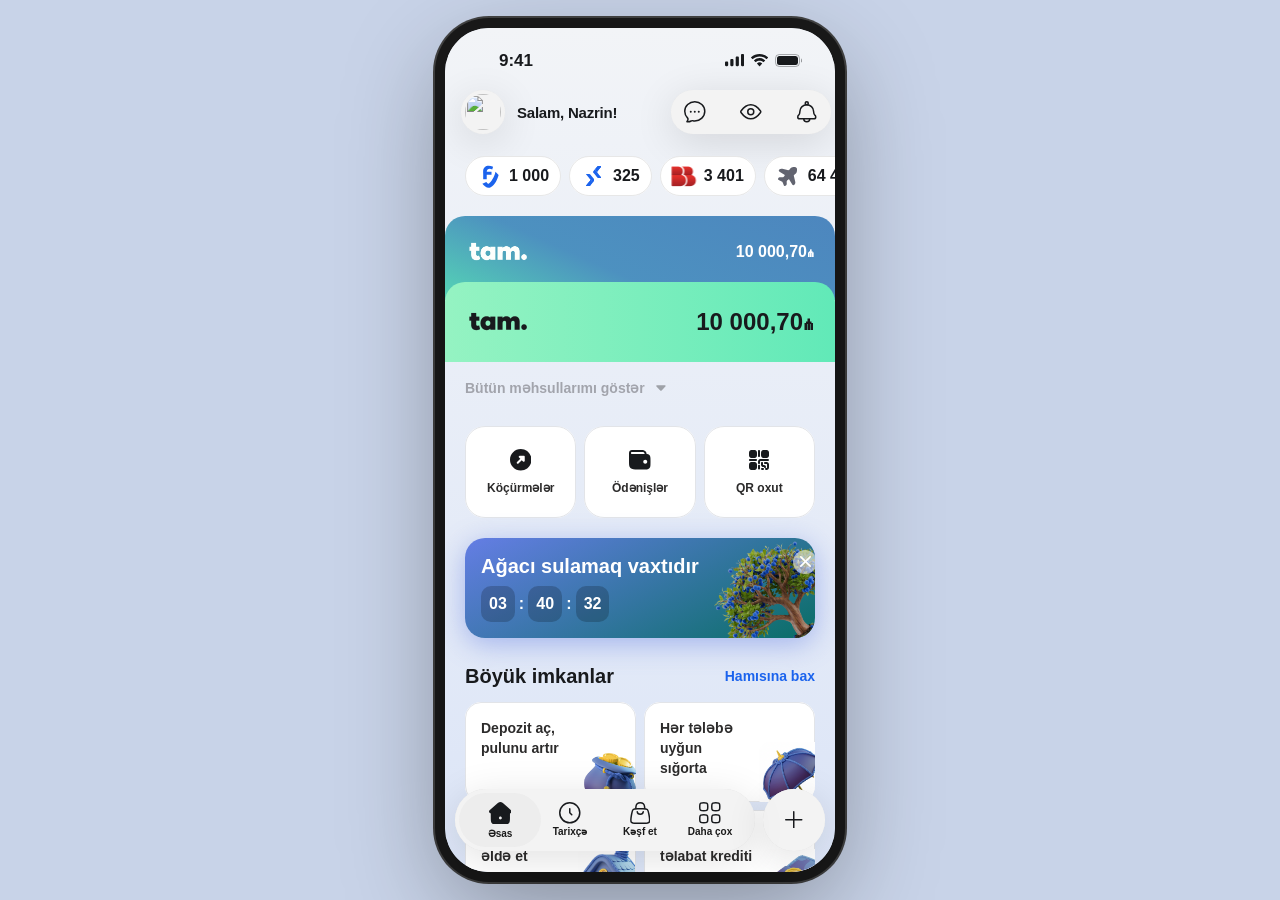
==== commit 22459e70: "Update /abb: Azerbaijani eco-tree game, back-button fix, text fixes - Translate the eco-tree game (d" ====
--- a/abb/index.html
+++ b/abb/index.html
@@ -10,8 +10,8 @@
       <meta name="robots" content="noindex, nofollow" />
       <style>html, body { height: 100%; margin: 0; } #root { height: 100%; }</style>
       
-      <script type="module" crossorigin src="/abb/assets/index-DcdeFkGu.js"></script>
-      <link rel="stylesheet" crossorigin href="/abb/assets/index-BDC8SS62.css">
+      <script type="module" crossorigin src="/abb/assets/index-DKpJFINL.js"></script>
+      <link rel="stylesheet" crossorigin href="/abb/assets/index-CDggLYKn.css">
     </head>
 
     <body>
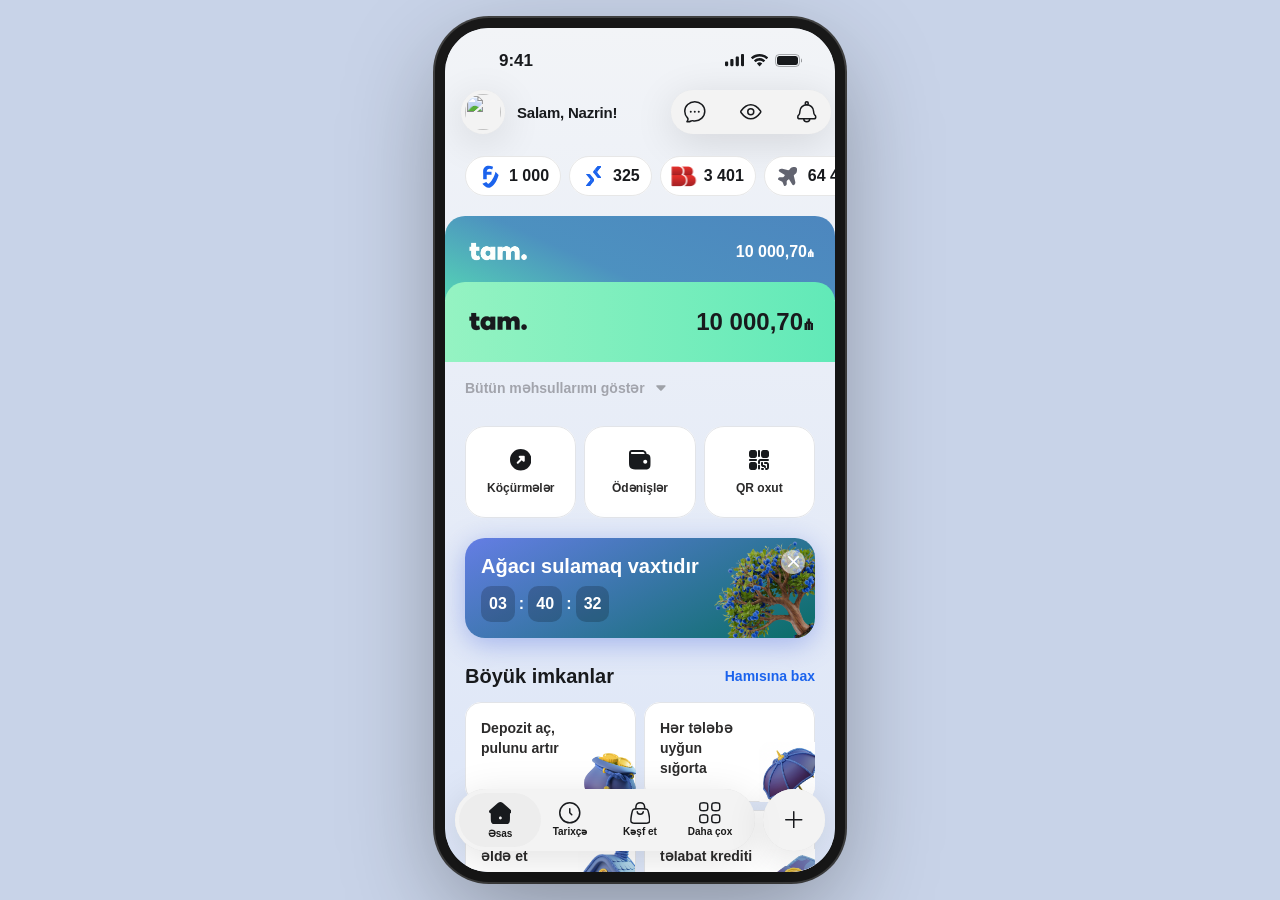
==== commit cdd58d29: "Move banner close button 12px left, tap banner to jump into game - "Ağacı sulamaq vaxtıdır" close (X" ====
--- a/abb/index.html
+++ b/abb/index.html
@@ -10,8 +10,8 @@
       <meta name="robots" content="noindex, nofollow" />
       <style>html, body { height: 100%; margin: 0; } #root { height: 100%; }</style>
       
-      <script type="module" crossorigin src="/abb/assets/index-DKpJFINL.js"></script>
-      <link rel="stylesheet" crossorigin href="/abb/assets/index-CDggLYKn.css">
+      <script type="module" crossorigin src="/abb/assets/index-oHC2i9SQ.js"></script>
+      <link rel="stylesheet" crossorigin href="/abb/assets/index-D38nwrSB.css">
     </head>
 
     <body>
